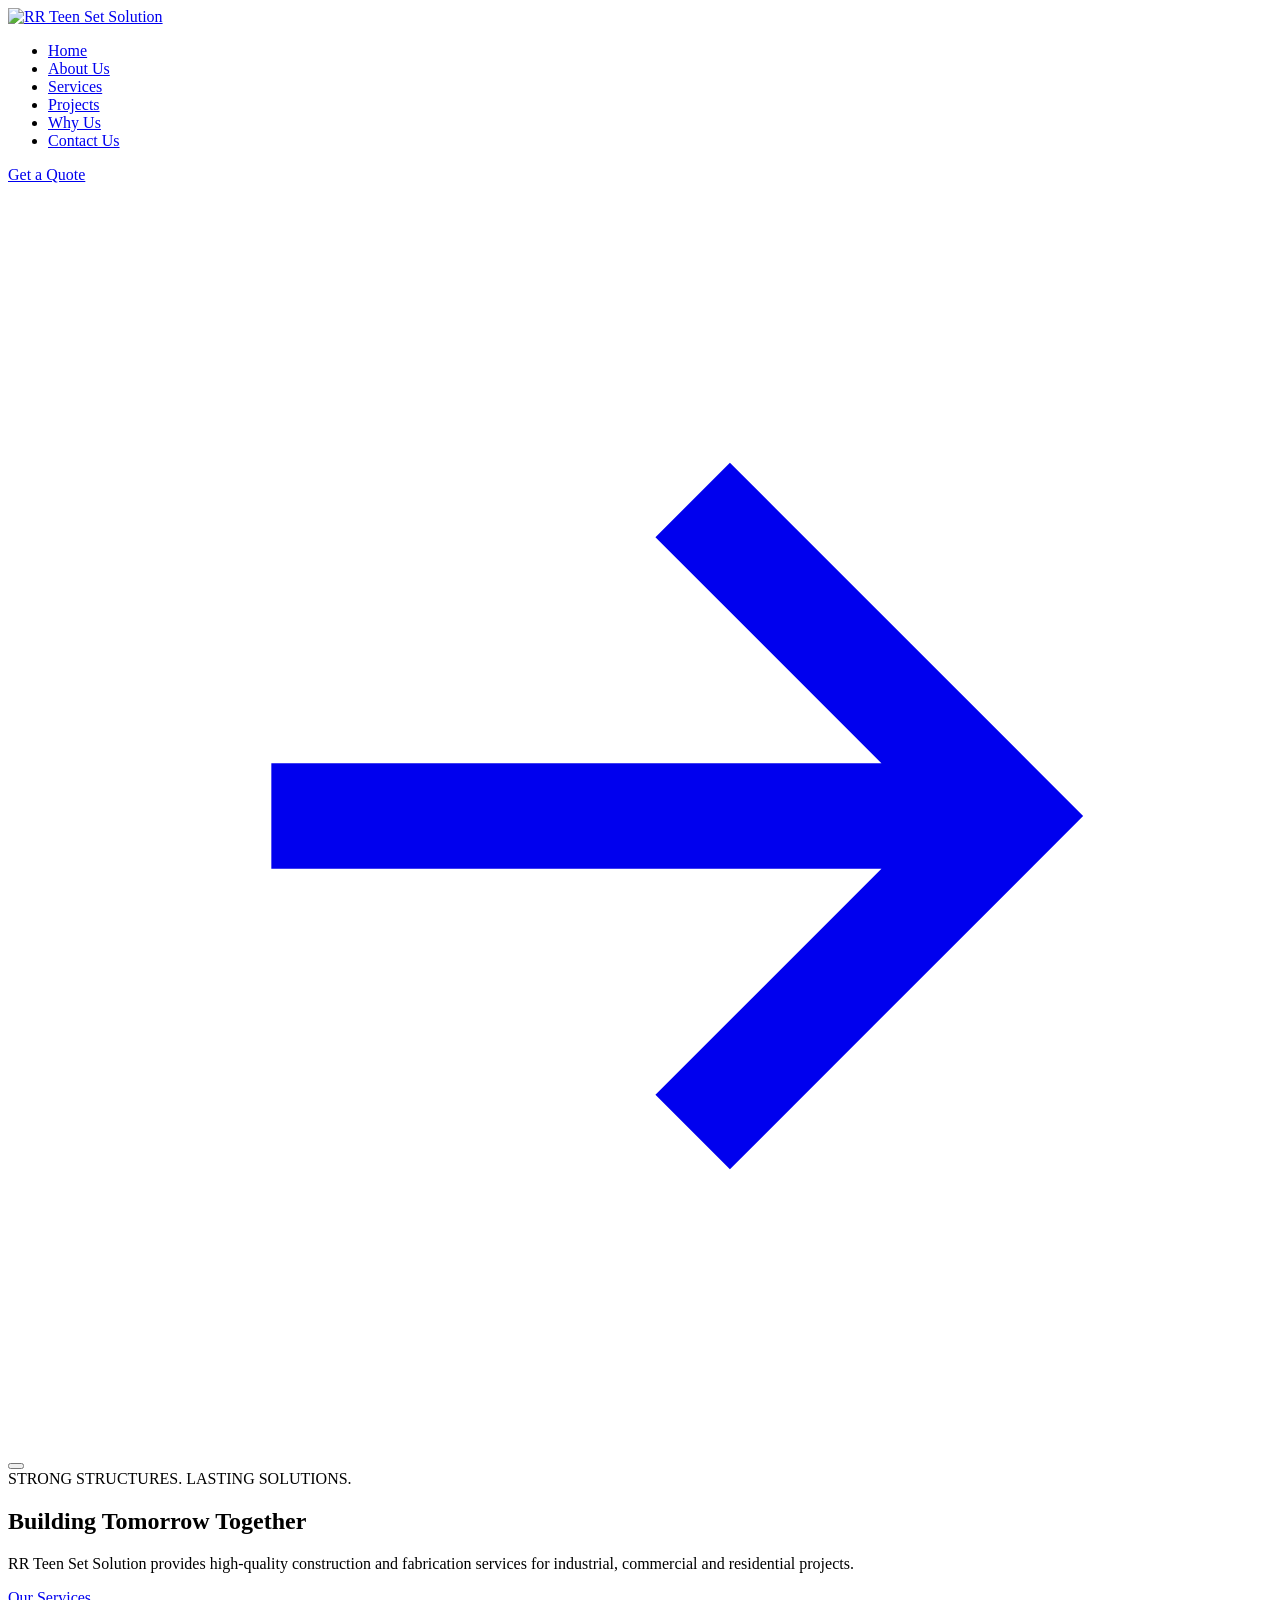
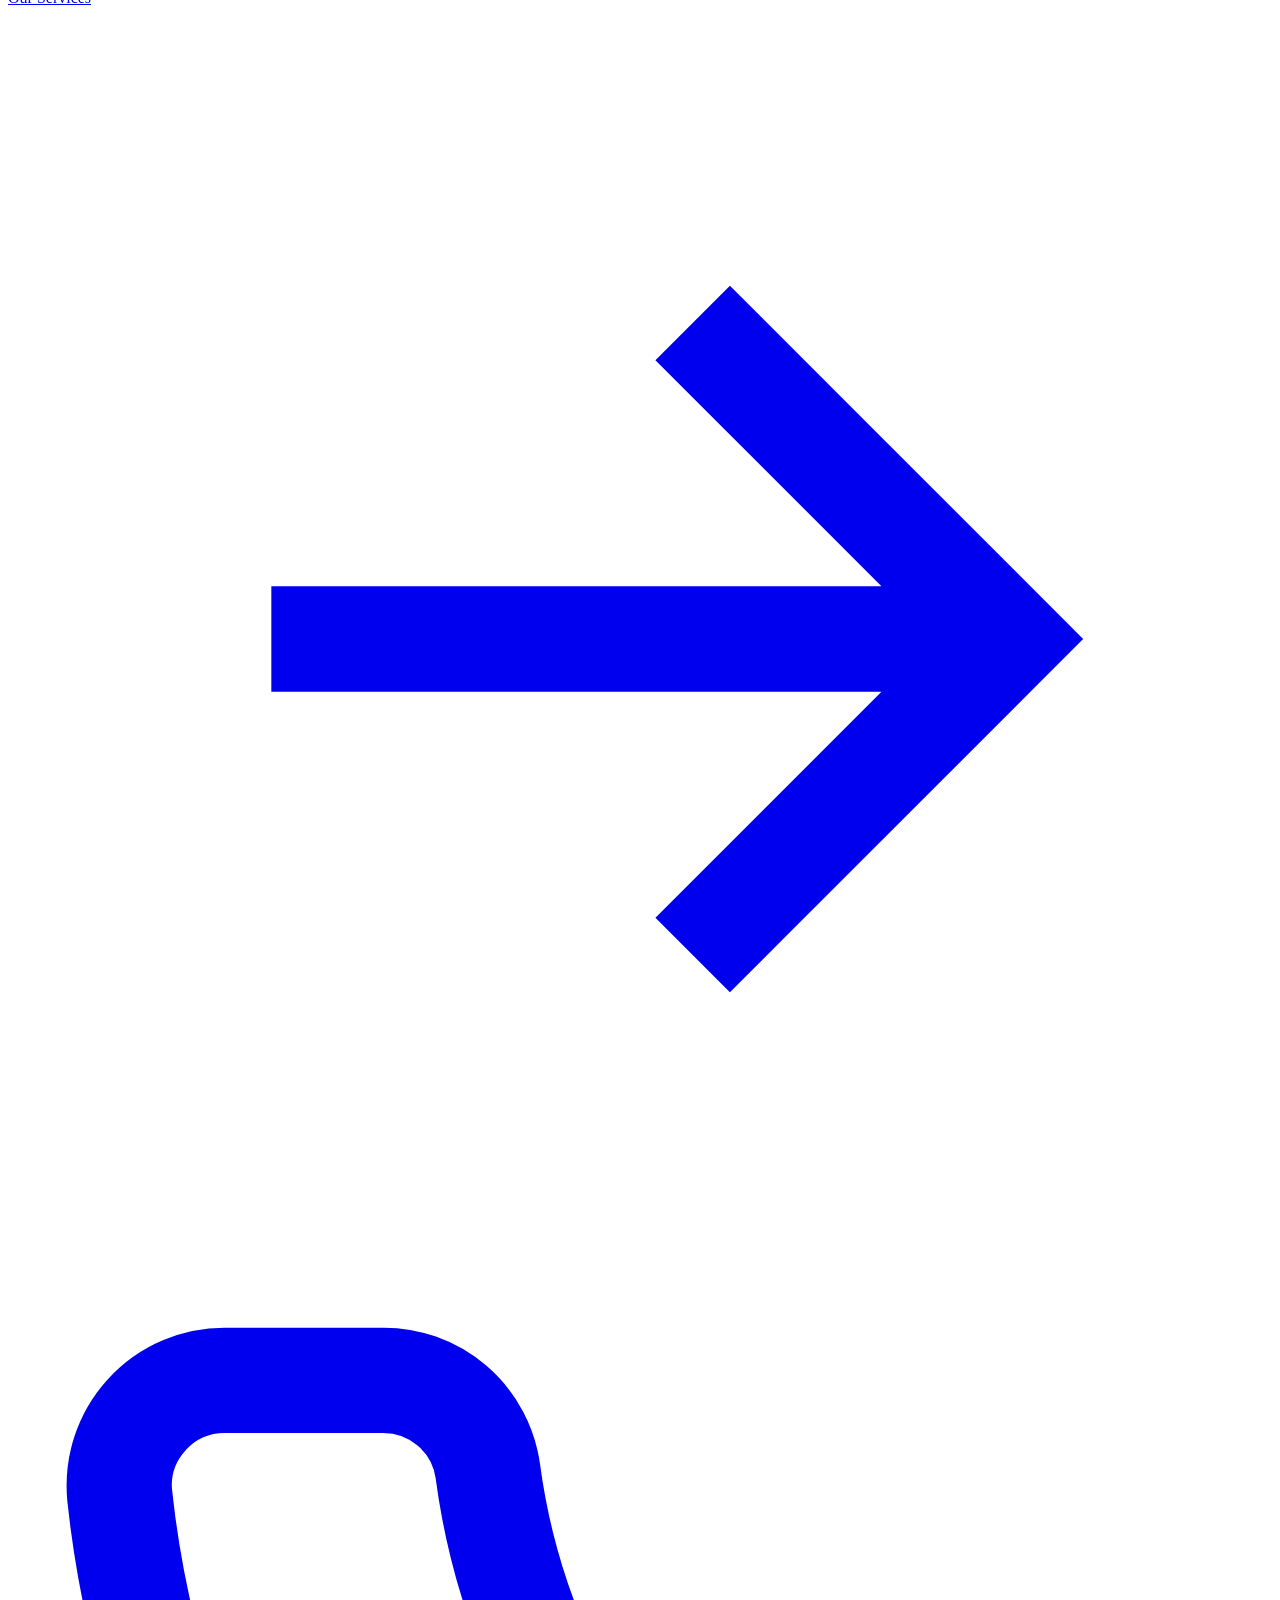
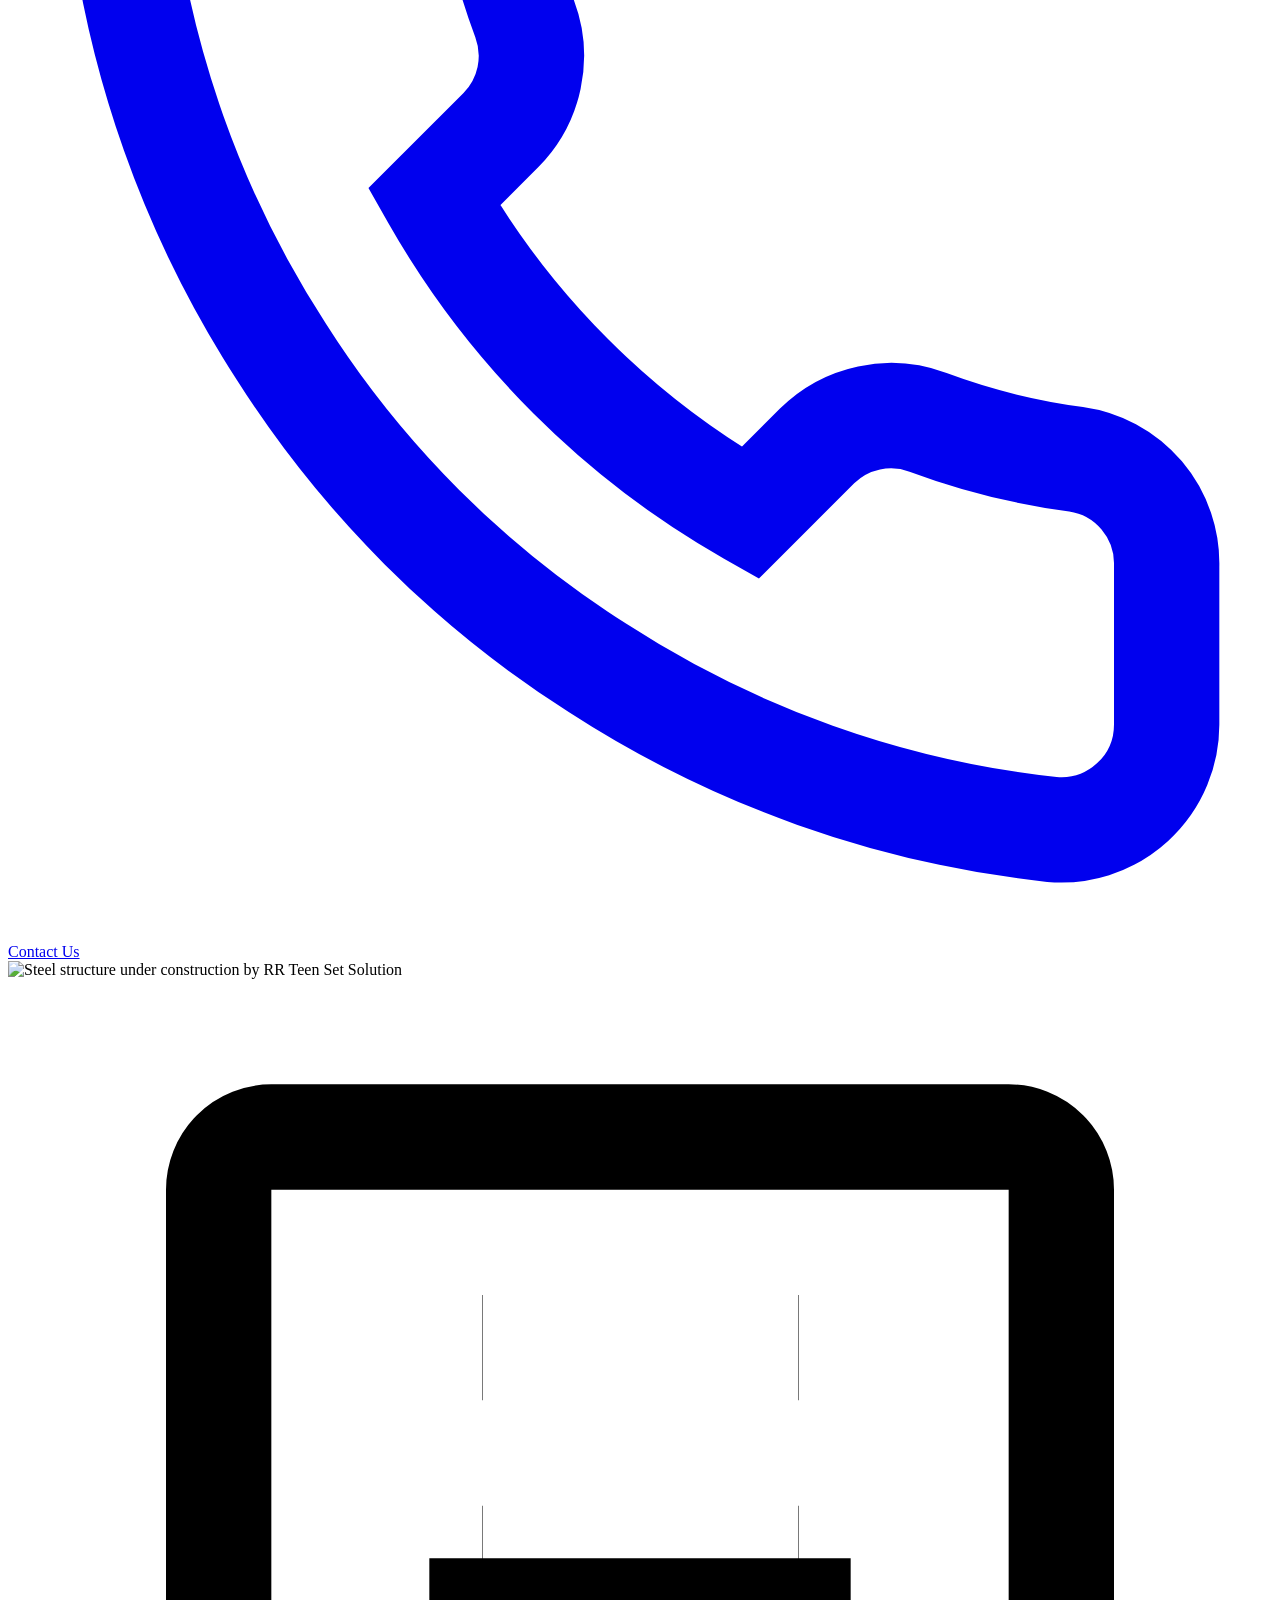
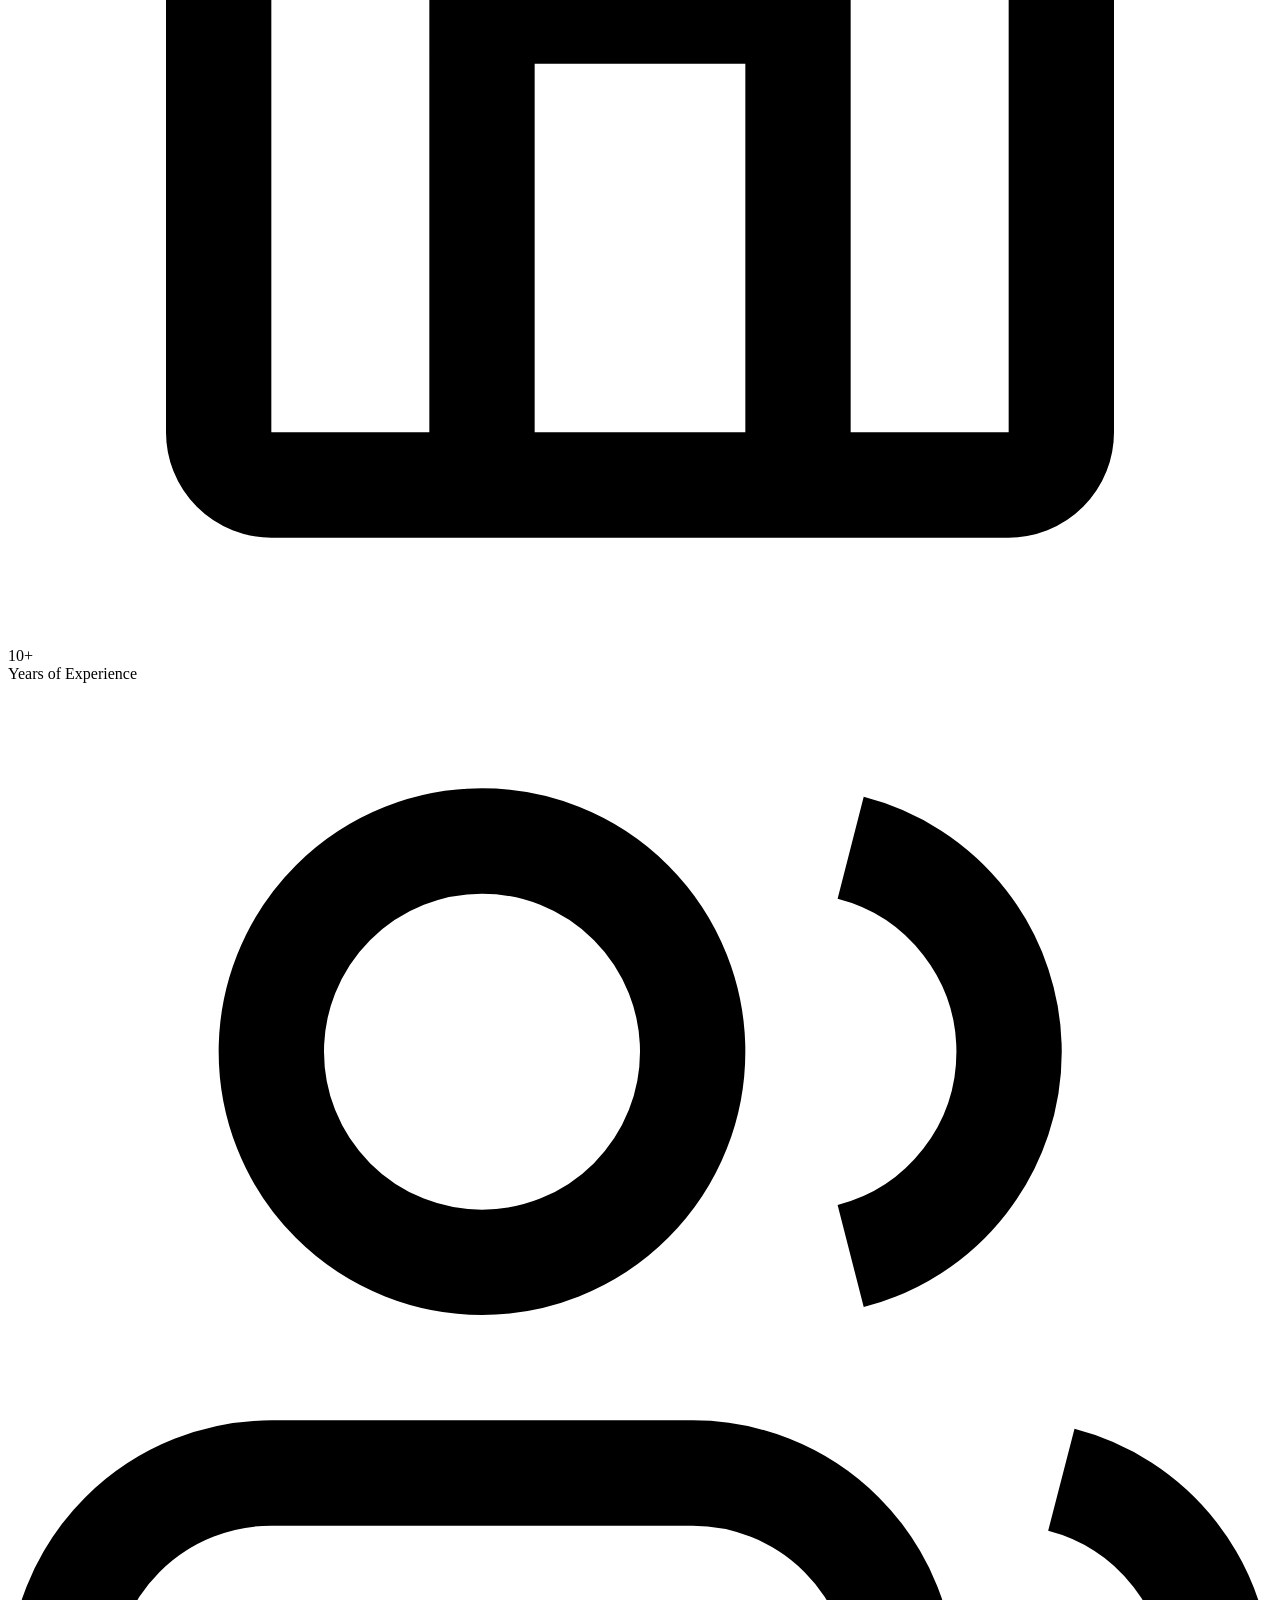
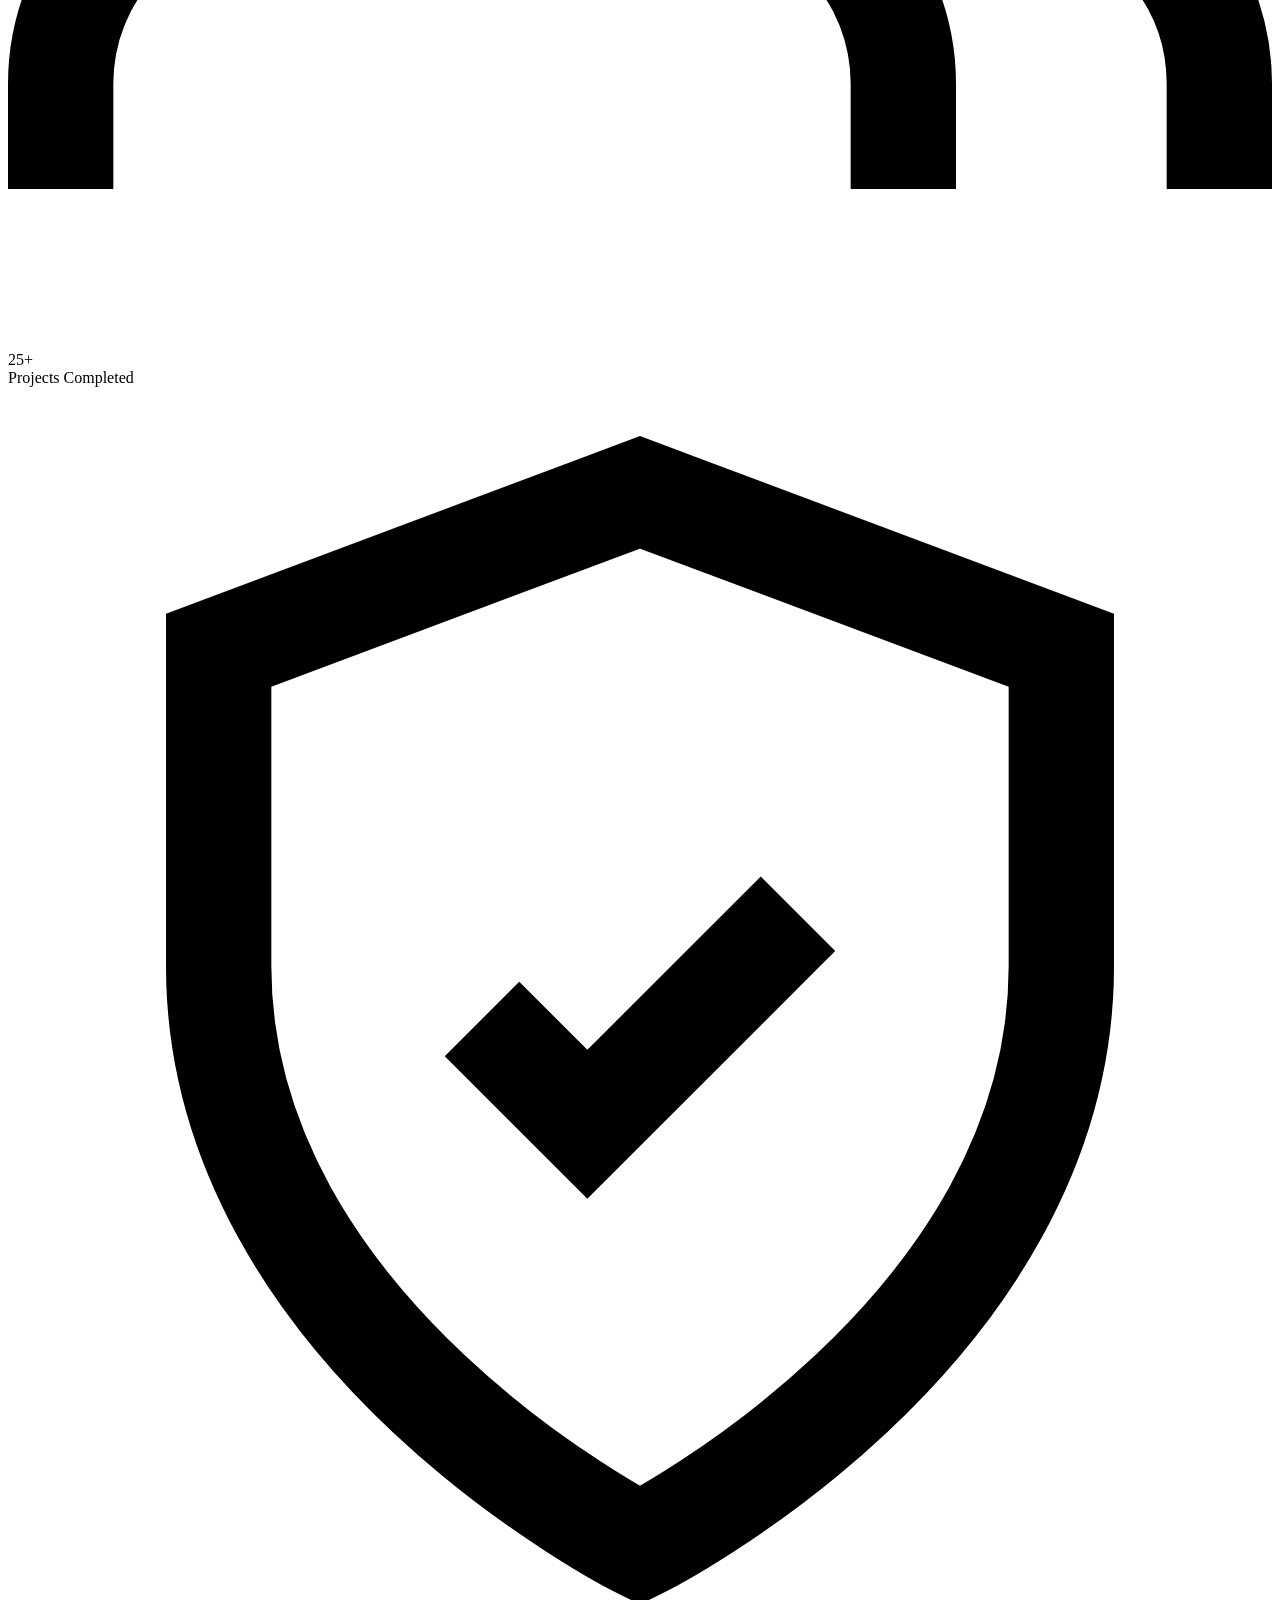
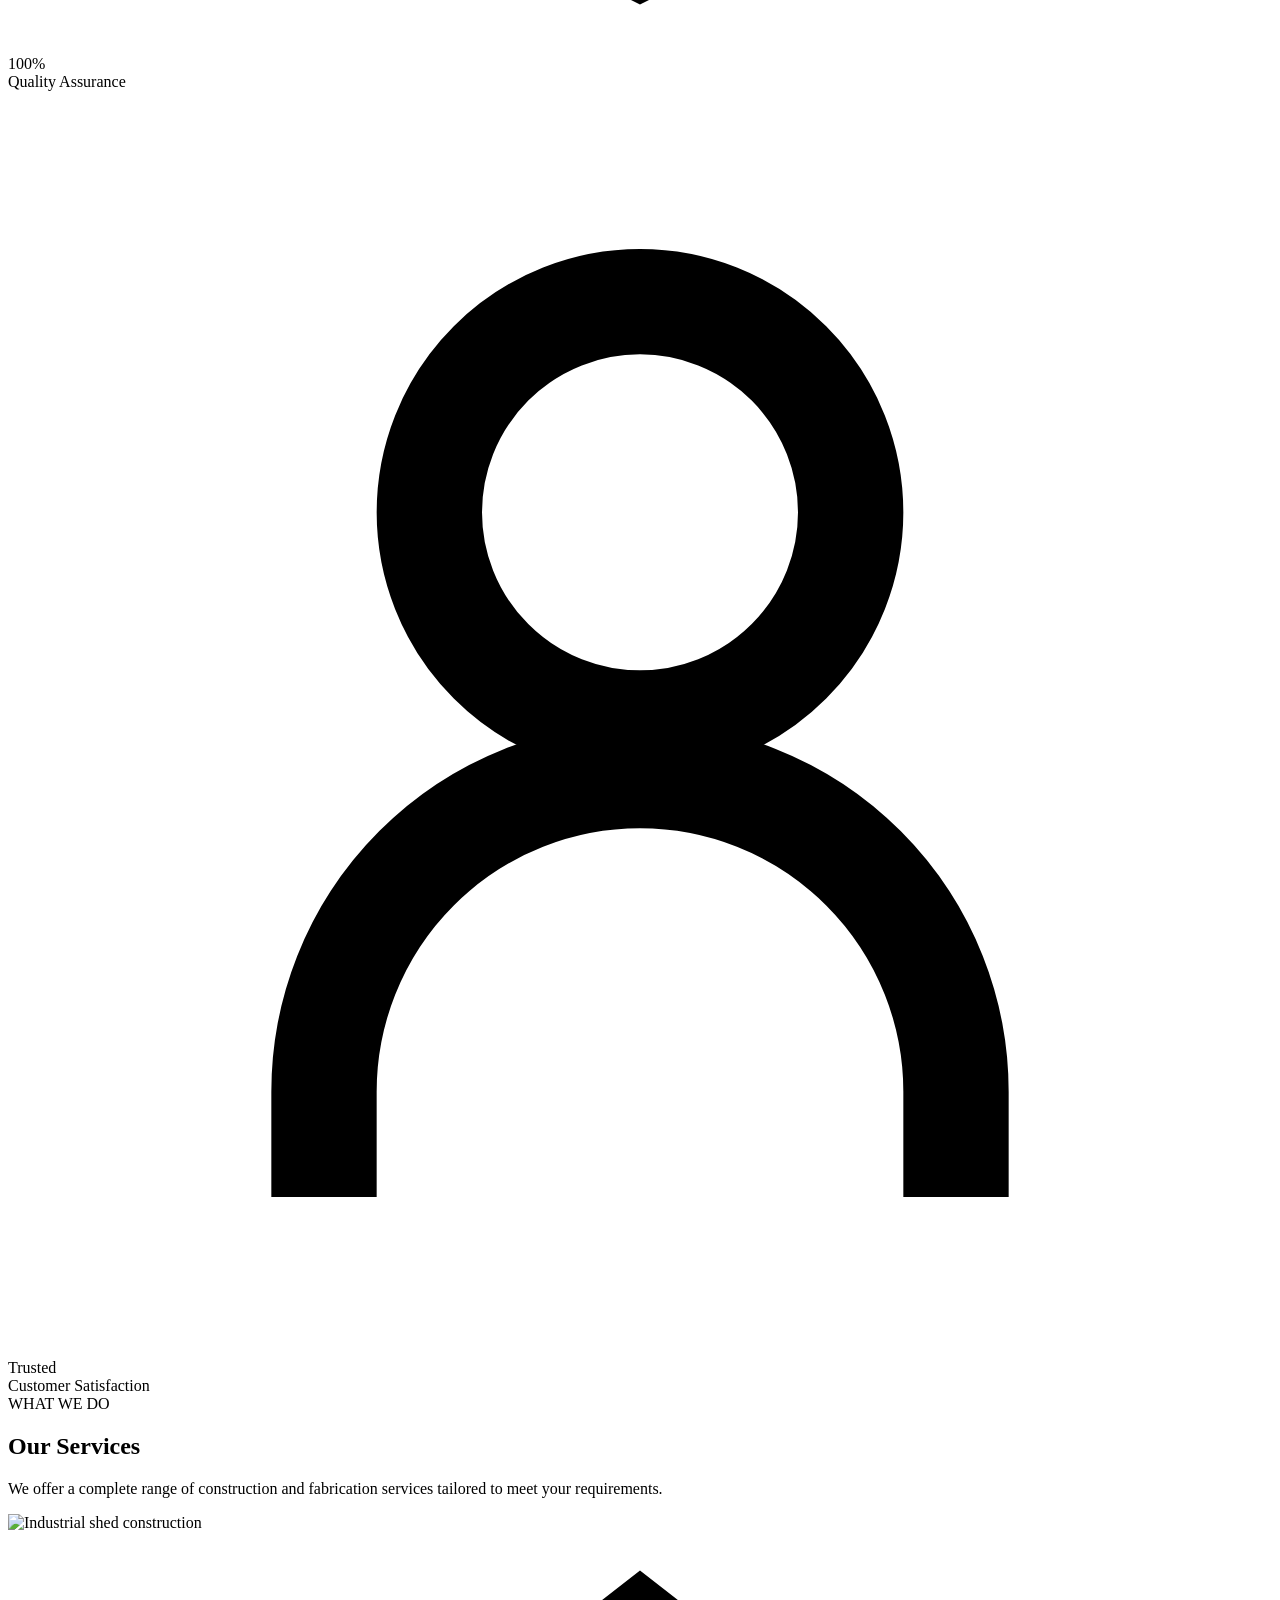
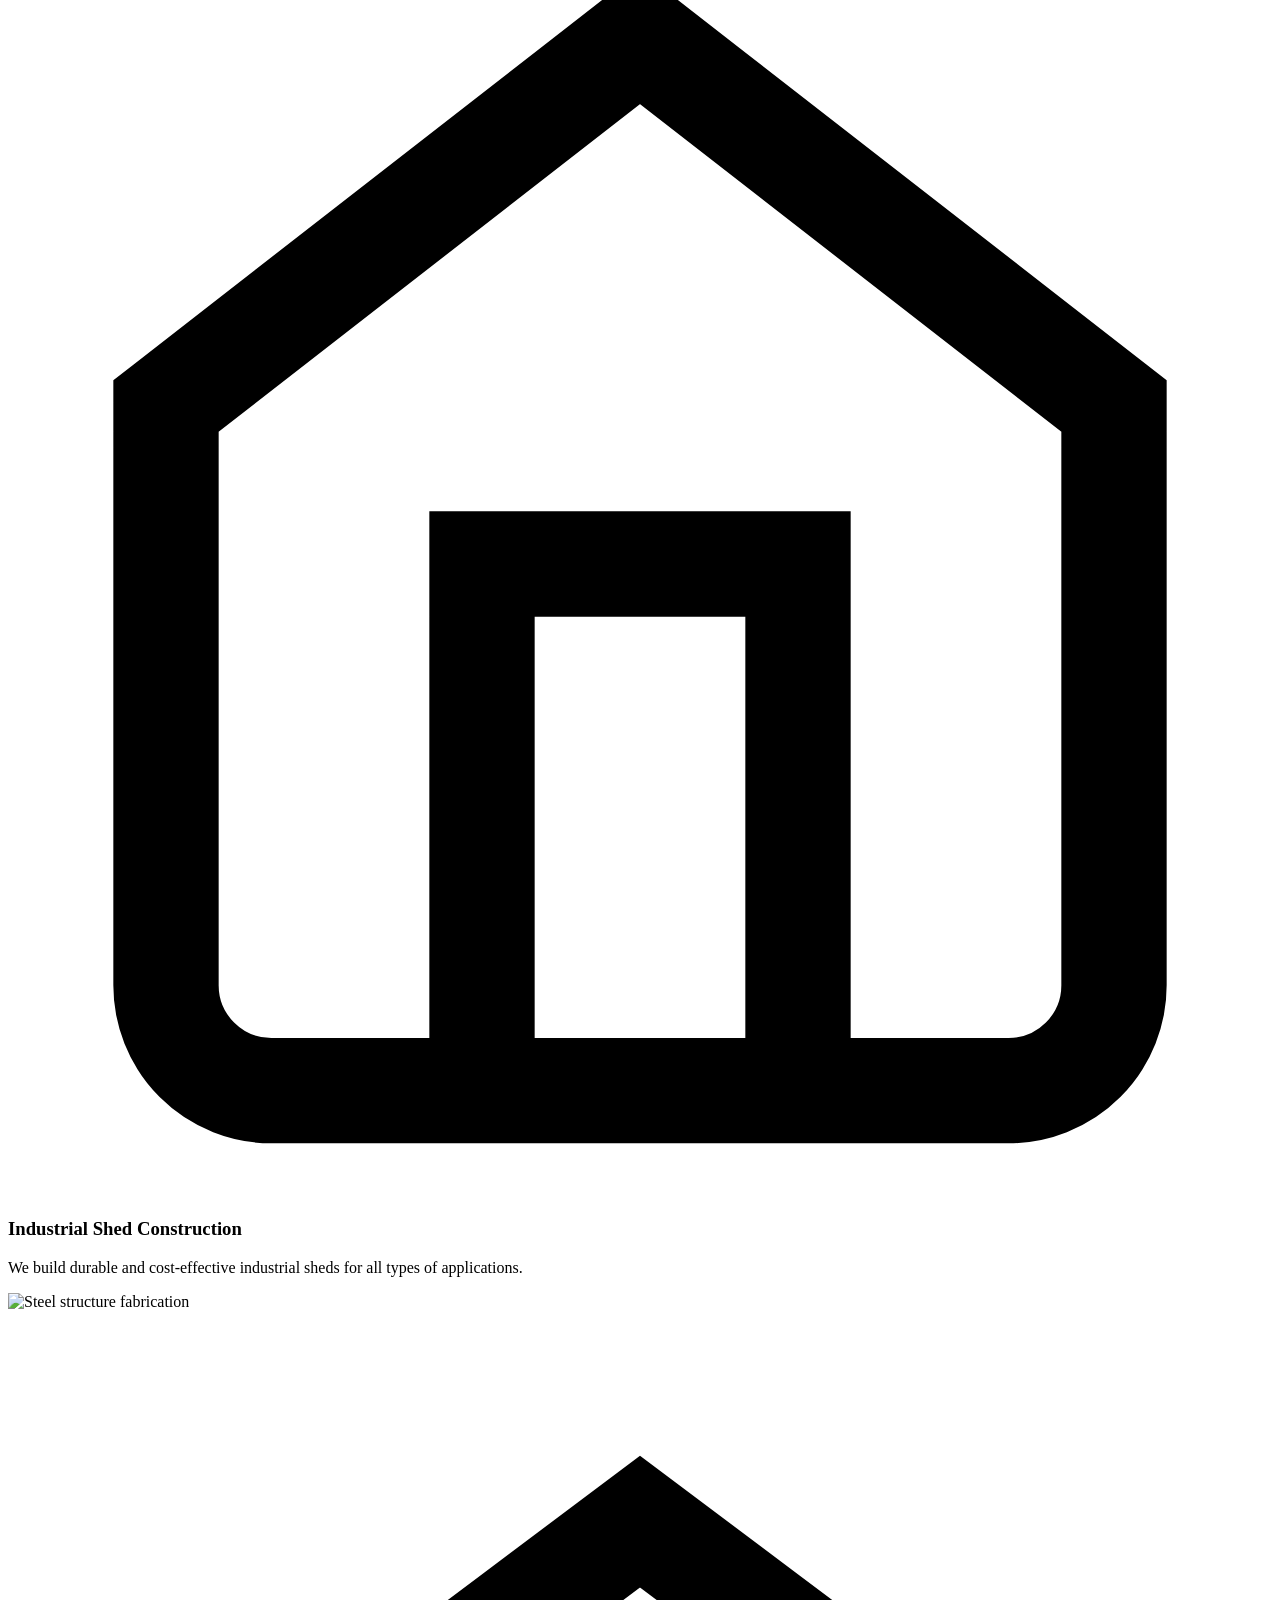
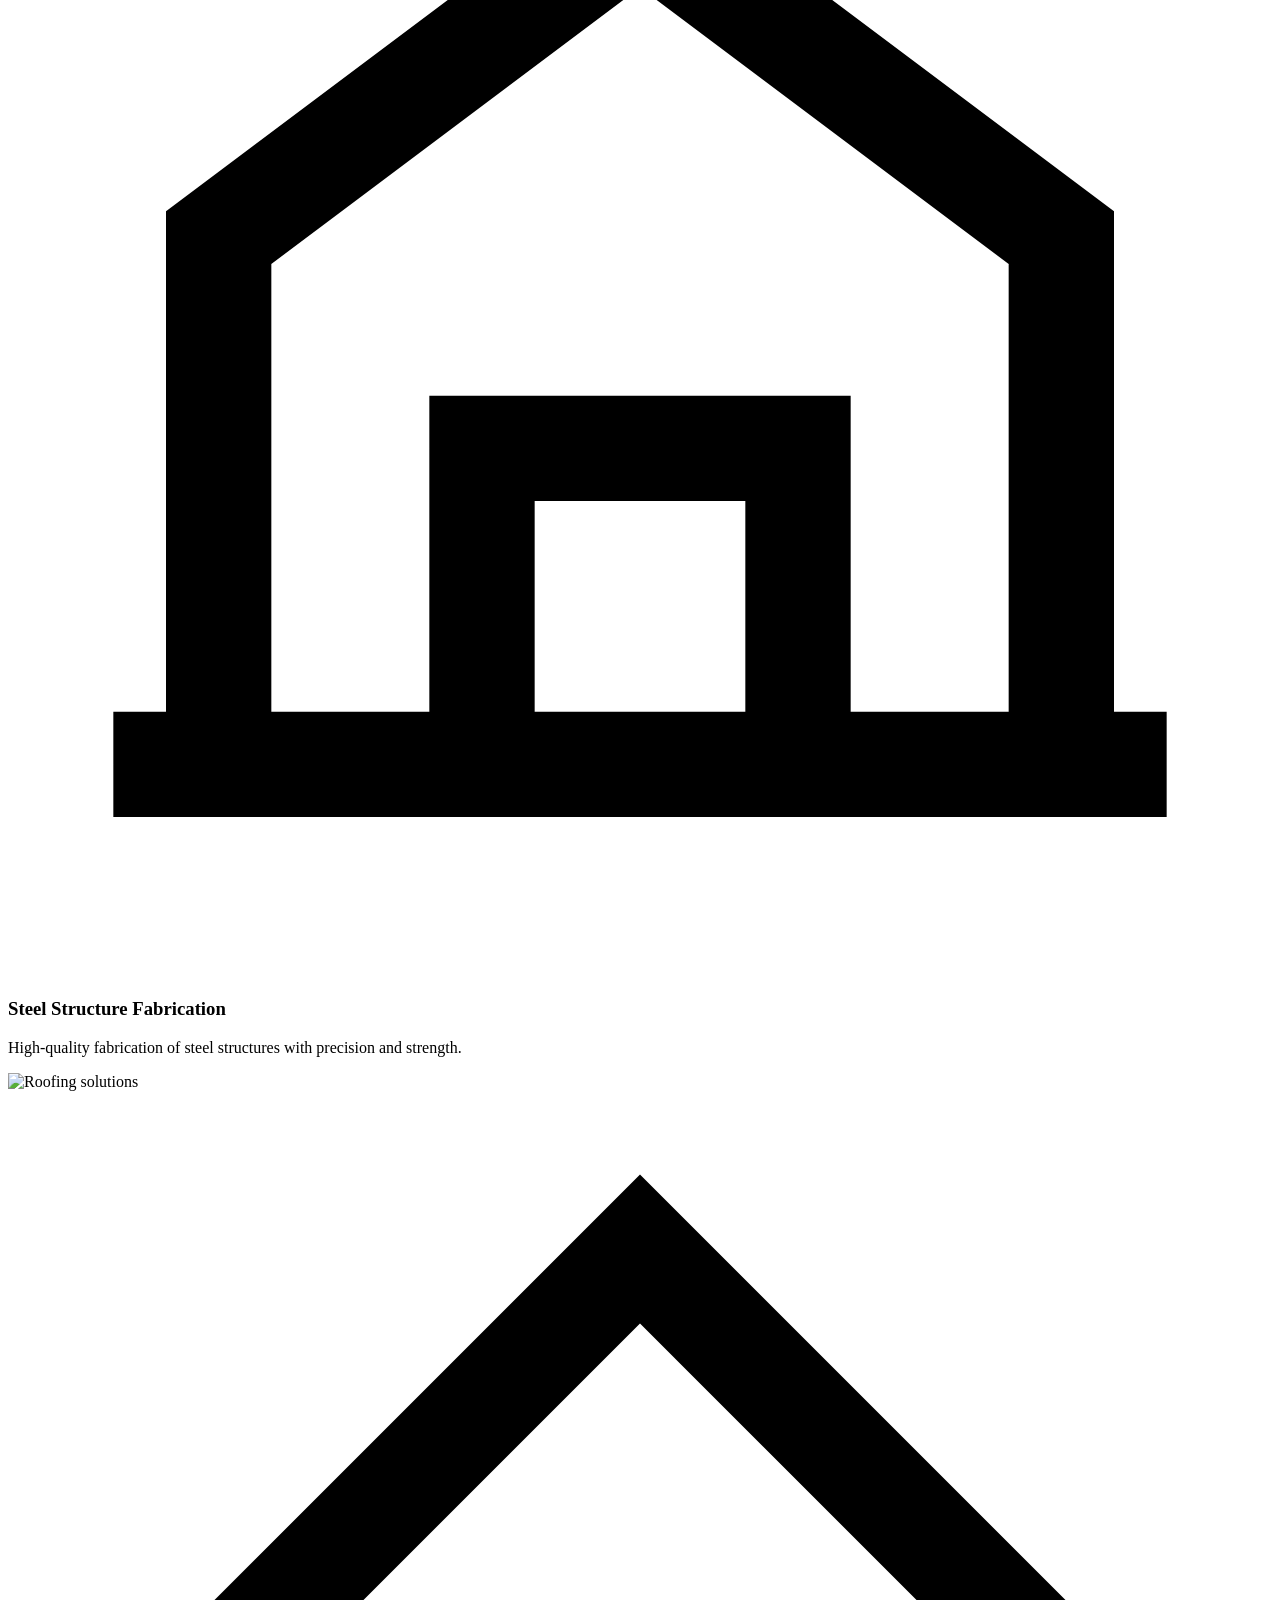
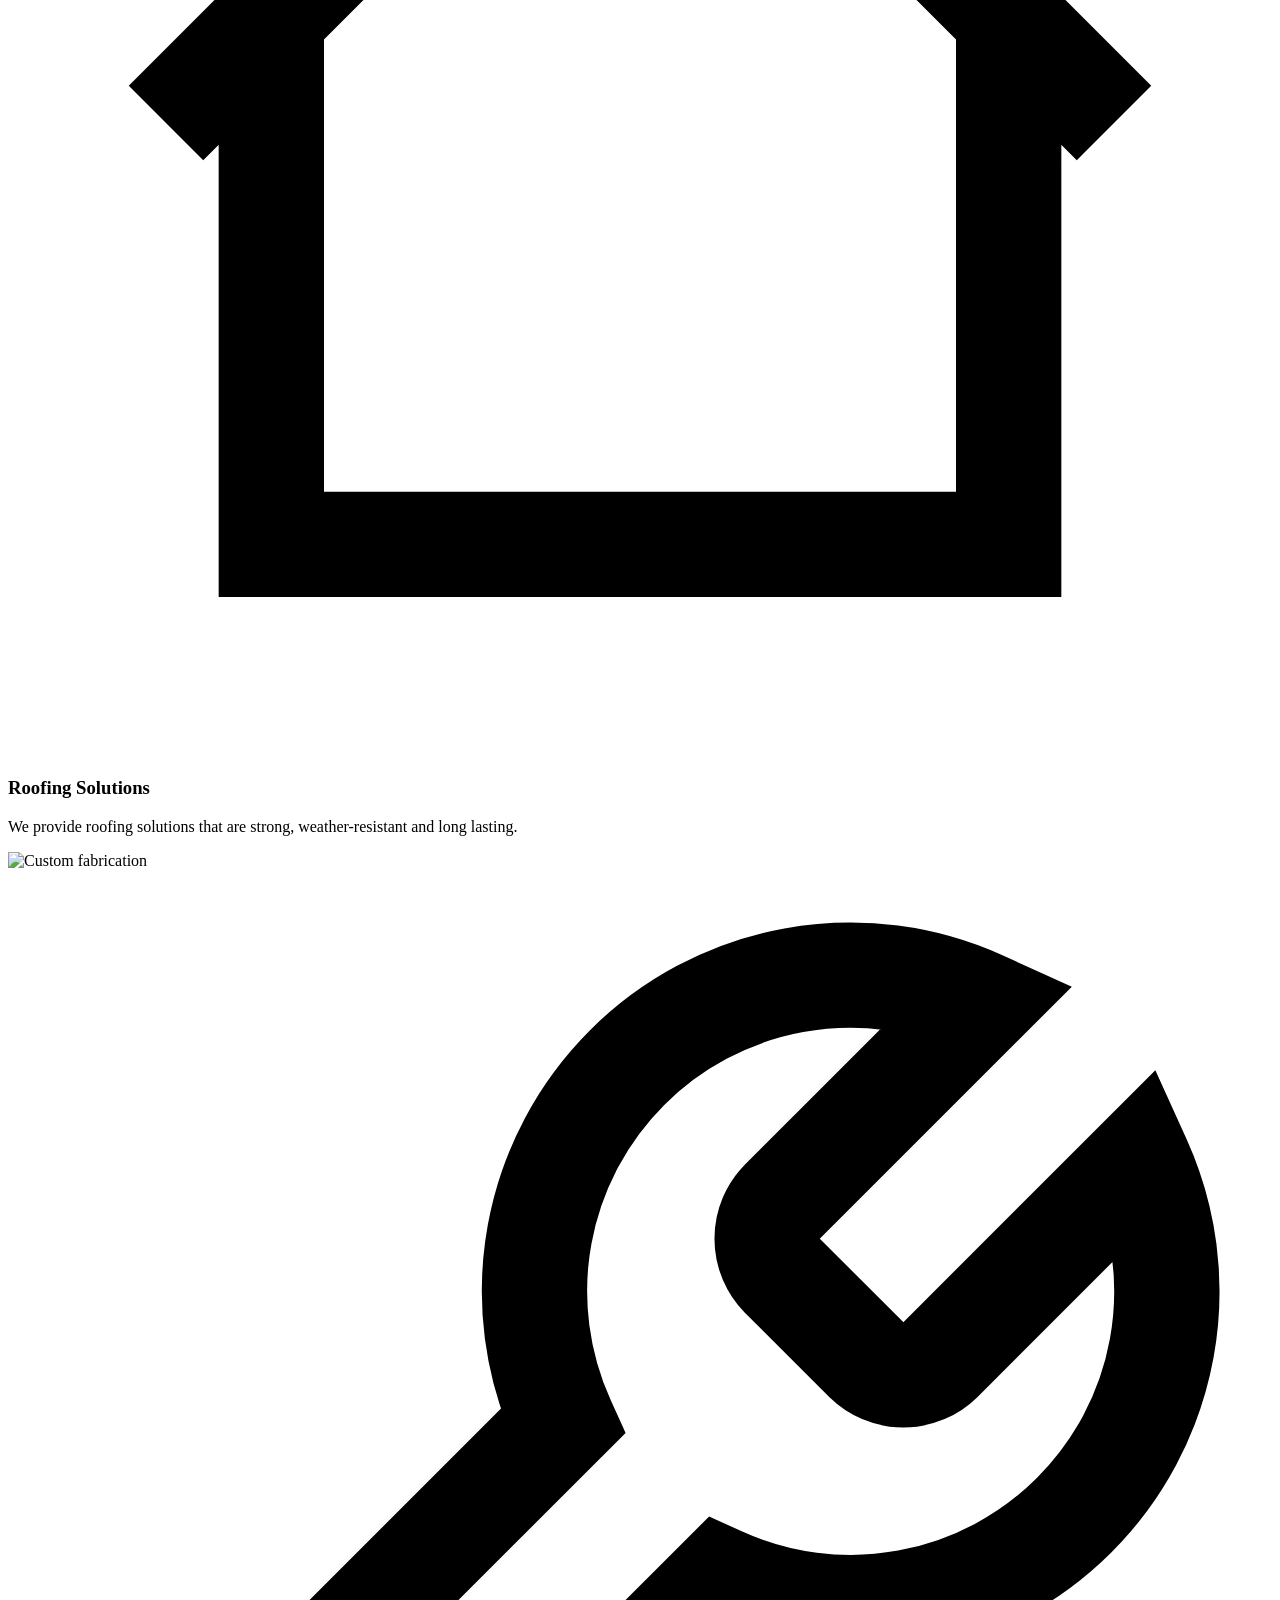
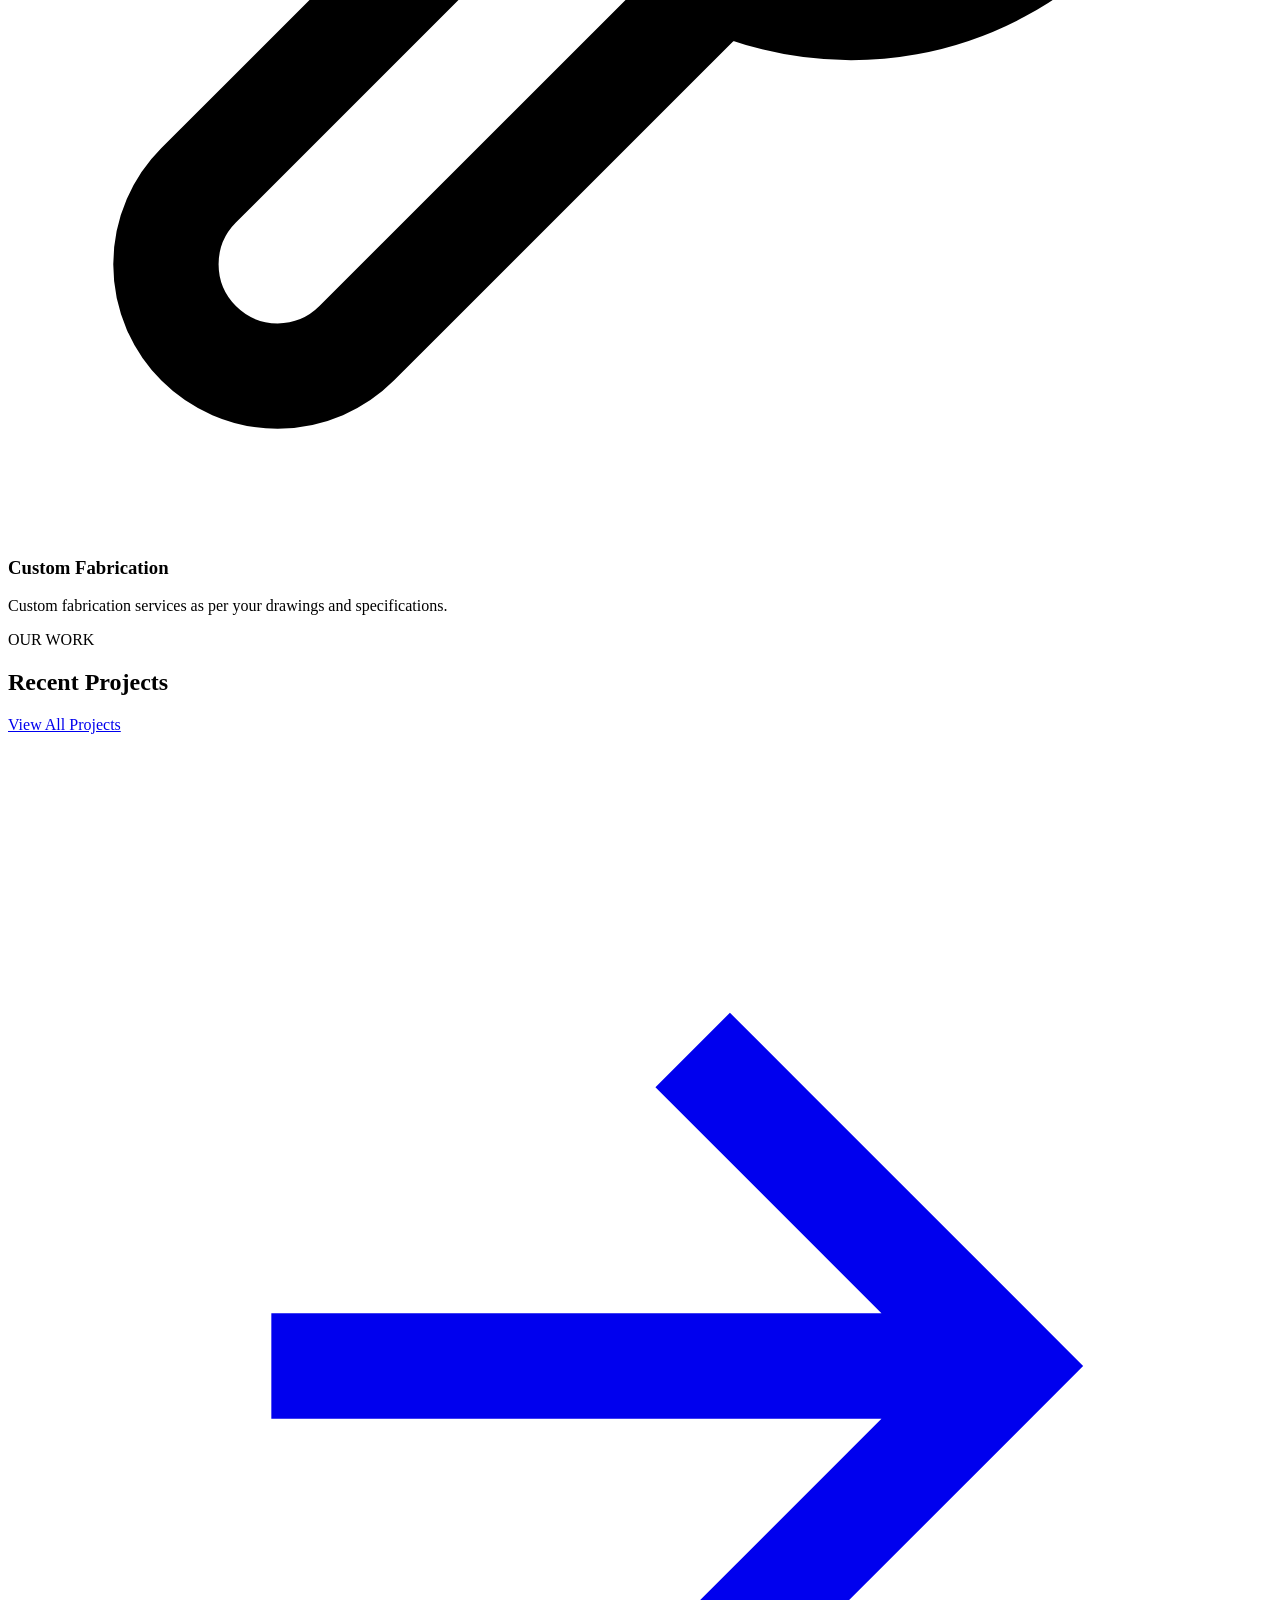
==== index.html @ 3666ff7d "Create index.html" ====
<!DOCTYPE html>
<html lang="en">
<head>
<meta charset="UTF-8">
<meta name="viewport" content="width=device-width, initial-scale=1.0">
<title>RR Teen Set Solution | Industrial Shed Construction &amp; Steel Fabrication</title>
<meta name="description" content="RR Teen Set Solution provides high-quality construction and fabrication services for industrial, commercial and residential projects in Gurugram, Haryana.">
<link rel="preconnect" href="https://fonts.googleapis.com">
<link href="https://fonts.googleapis.com/css2?family=Oswald:wght@400;500;600;700&family=Source+Sans+3:wght@400;600;700&display=swap" rel="stylesheet">
<link rel="stylesheet" href="css/style.css">
</head>
<body>

<!-- ===== HEADER ===== -->
<header class="site-header">
  <div class="header-inner">
    <a href="index.html" class="logo-link"><img src="assets/logo.png" alt="RR Teen Set Solution"></a>
    <nav class="main-nav" id="mainNav">
      <ul>
        <li><a href="index.html" class="active">Home</a></li>
        <li><a href="about.html">About Us</a></li>
        <li><a href="services.html">Services</a></li>
        <li><a href="projects.html">Projects</a></li>
        <li><a href="why-us.html">Why Us</a></li>
        <li><a href="contact.html">Contact Us</a></li>
      </ul>
    </nav>
    <div class="header-actions">
      <a href="contact.html" class="btn btn-orange"><span>Get a Quote</span>
        <svg viewBox="0 0 24 24" fill="none" stroke="currentColor" stroke-width="2"><path d="M5 12h14M13 6l6 6-6 6"/></svg>
      </a>
      <button class="nav-toggle" id="navToggle" aria-label="Toggle navigation" aria-expanded="false">
        <span></span><span></span><span></span>
      </button>
    </div>
  </div>
</header>

<!-- ===== HERO ===== -->
<section class="hero">
  <div class="hero-inner">
    <div>
      <span class="hero-eyebrow">STRONG STRUCTURES. LASTING SOLUTIONS.</span>
      <h1>Building <span class="accent">Tomorrow</span> Together</h1>
      <p>RR Teen Set Solution provides high-quality construction and fabrication services for industrial, commercial and residential projects.</p>
      <div class="hero-ctas">
        <a href="services.html" class="btn btn-orange">Our Services
          <svg viewBox="0 0 24 24" fill="none" stroke="currentColor" stroke-width="2"><path d="M5 12h14M13 6l6 6-6 6"/></svg>
        </a>
        <a href="contact.html" class="btn btn-navy">
          <svg viewBox="0 0 24 24" fill="none" stroke="currentColor" stroke-width="2"><path d="M22 16.92v3a2 2 0 0 1-2.18 2 19.79 19.79 0 0 1-8.63-3.07 19.5 19.5 0 0 1-6-6 19.79 19.79 0 0 1-3.07-8.67A2 2 0 0 1 4.11 2h3a2 2 0 0 1 2 1.72c.127.96.362 1.903.7 2.81a2 2 0 0 1-.45 2.11L8.09 9.91a16 16 0 0 0 6 6l1.27-1.27a2 2 0 0 1 2.11-.45c.907.338 1.85.573 2.81.7A2 2 0 0 1 22 16.92z"/></svg>
          Contact Us
        </a>
      </div>
    </div>
    <div class="hero-image">
      <img src="assets/projects/project-9.jpg" alt="Steel structure under construction by RR Teen Set Solution">
    </div>
  </div>
</section>

<!-- ===== STATS BAR ===== -->
<section class="stats-bar">
  <div class="stats-inner">
    <div class="stat">
      <div class="stat-icon"><svg viewBox="0 0 24 24" fill="none" stroke="currentColor" stroke-width="2"><rect x="4" y="3" width="16" height="18" rx="1"/><path d="M9 21V12h6v9M9 7h.01M15 7h.01M9 11h.01M15 11h.01"/></svg></div>
      <div><div class="stat-num">10+</div><div class="stat-label">Years of Experience</div></div>
    </div>
    <div class="stat">
      <div class="stat-icon"><svg viewBox="0 0 24 24" fill="none" stroke="currentColor" stroke-width="2"><path d="M17 21v-2a4 4 0 0 0-4-4H5a4 4 0 0 0-4 4v2"/><circle cx="9" cy="7" r="4"/><path d="M23 21v-2a4 4 0 0 0-3-3.87M16 3.13a4 4 0 0 1 0 7.75"/></svg></div>
      <div><div class="stat-num">25+</div><div class="stat-label">Projects Completed</div></div>
    </div>
    <div class="stat">
      <div class="stat-icon"><svg viewBox="0 0 24 24" fill="none" stroke="currentColor" stroke-width="2"><path d="M12 22s8-4 8-11V5l-8-3-8 3v6c0 7 8 11 8 11z"/><path d="M9 12l2 2 4-4"/></svg></div>
      <div><div class="stat-num">100%</div><div class="stat-label">Quality Assurance</div></div>
    </div>
    <div class="stat">
      <div class="stat-icon"><svg viewBox="0 0 24 24" fill="none" stroke="currentColor" stroke-width="2"><circle cx="12" cy="8" r="4"/><path d="M6 21v-2a6 6 0 0 1 12 0v2"/></svg></div>
      <div><div class="stat-num">Trusted</div><div class="stat-label">Customer Satisfaction</div></div>
    </div>
  </div>
</section>

<!-- ===== SERVICES ===== -->
<section class="section section-cream">
  <div class="container">
    <div class="section-head">
      <div>
        <span class="eyebrow">WHAT WE DO</span>
        <h2>Our <span class="accent">Services</span></h2>
      </div>
      <p class="desc">We offer a complete range of construction and fabrication services tailored to meet your requirements.</p>
    </div>
    <div class="grid-4">
      <div class="card">
        <div class="card-img">
          <img src="assets/projects/project-3.jpg" alt="Industrial shed construction">
          <div class="card-icon"><svg viewBox="0 0 24 24" fill="none" stroke="currentColor" stroke-width="2"><path d="M3 9l9-7 9 7v11a2 2 0 0 1-2 2H5a2 2 0 0 1-2-2z"/><path d="M9 22V12h6v10"/></svg></div>
        </div>
        <div class="card-body">
          <h3>Industrial Shed Construction</h3>
          <p>We build durable and cost-effective industrial sheds for all types of applications.</p>
        </div>
      </div>
      <div class="card">
        <div class="card-img">
          <img src="assets/projects/project-9.jpg" alt="Steel structure fabrication">
          <div class="card-icon"><svg viewBox="0 0 24 24" fill="none" stroke="currentColor" stroke-width="2"><path d="M2 20h20M4 20V10l8-6 8 6v10M9 20v-6h6v6"/></svg></div>
        </div>
        <div class="card-body">
          <h3>Steel Structure Fabrication</h3>
          <p>High-quality fabrication of steel structures with precision and strength.</p>
        </div>
      </div>
      <div class="card">
        <div class="card-img">
          <img src="assets/projects/project-5.jpg" alt="Roofing solutions">
          <div class="card-icon"><svg viewBox="0 0 24 24" fill="none" stroke="currentColor" stroke-width="2"><path d="M3 12l9-9 9 9M5 10v10h14V10"/></svg></div>
        </div>
        <div class="card-body">
          <h3>Roofing Solutions</h3>
          <p>We provide roofing solutions that are strong, weather-resistant and long lasting.</p>
        </div>
      </div>
      <div class="card">
        <div class="card-img">
          <img src="assets/projects/project-6.jpg" alt="Custom fabrication">
          <div class="card-icon"><svg viewBox="0 0 24 24" fill="none" stroke="currentColor" stroke-width="2"><path d="M14.7 6.3a1 1 0 0 0 0 1.4l1.6 1.6a1 1 0 0 0 1.4 0l3.77-3.77a6 6 0 0 1-7.94 7.94l-6.91 6.91a2.12 2.12 0 0 1-3-3l6.91-6.91a6 6 0 0 1 7.94-7.94l-3.76 3.76z"/></svg></div>
        </div>
        <div class="card-body">
          <h3>Custom Fabrication</h3>
          <p>Custom fabrication services as per your drawings and specifications.</p>
        </div>
      </div>
    </div>
  </div>
</section>

<!-- ===== RECENT PROJECTS ===== -->
<section class="section section-lavender">
  <div class="container">
    <div class="section-head">
      <div>
        <span class="eyebrow">OUR WORK</span>
        <h2>Recent <span class="accent">Projects</span></h2>
      </div>
      <a href="projects.html" class="btn btn-outline">View All Projects
        <svg viewBox="0 0 24 24" fill="none" stroke="currentColor" stroke-width="2"><path d="M5 12h14M13 6l6 6-6 6"/></svg>
      </a>
    </div>
    <div class="gallery-grid">
      <div class="gallery-item"><img src="assets/projects/project-9.jpg" alt="Steel frame structure"><span class="gallery-caption">Steel Frame Structure</span></div>
      <div class="gallery-item"><img src="assets/projects/project-6.jpg" alt="Industrial warehouse"><span class="gallery-caption">Industrial Warehouse</span></div>
      <div class="gallery-item"><img src="assets/projects/project-5.jpg" alt="Long span shed"><span class="gallery-caption">Long Span Shed</span></div>
      <div class="gallery-item"><img src="assets/projects/project-3.jpg" alt="Roofed shed"><span class="gallery-caption">Roofed Shed</span></div>
    </div>
  </div>
</section>

<!-- ===== ABOUT + CONTACT ===== -->
<section class="section section-cream">
  <div class="container">
    <div class="contact-grid">
      <div>
        <span class="eyebrow">ABOUT US</span>
        <h2 style="text-transform:uppercase;font-size:clamp(1.7rem,3.5vw,2.3rem);margin-bottom:18px;">We Build With <span class="accent" style="color:var(--orange);">Passion &amp; Precision</span></h2>
        <div class="about-split" style="grid-template-columns:1fr 1fr;">
          <div>
            <p style="color:var(--text-muted);margin-bottom:14px;">RR Teen Set Solution is a trusted name in the construction and fabrication industry. We are committed to delivering high-quality structures that stand the test of time.</p>
            <div class="about-checks" style="margin-top:18px;">
              <div class="check-item"><svg viewBox="0 0 24 24" fill="none" stroke="currentColor" stroke-width="2"><path d="M20 6L9 17l-5-5"/></svg>Quality Materials</div>
              <div class="check-item"><svg viewBox="0 0 24 24" fill="none" stroke="currentColor" stroke-width="2"><path d="M20 6L9 17l-5-5"/></svg>On-Time Delivery</div>
              <div class="check-item"><svg viewBox="0 0 24 24" fill="none" stroke="currentColor" stroke-width="2"><path d="M20 6L9 17l-5-5"/></svg>Skilled Workforce</div>
              <div class="check-item"><svg viewBox="0 0 24 24" fill="none" stroke="currentColor" stroke-width="2"><path d="M20 6L9 17l-5-5"/></svg>Customer Focused</div>
            </div>
            <a href="about.html" class="btn btn-navy">Know More About Us
              <svg viewBox="0 0 24 24" fill="none" stroke="currentColor" stroke-width="2"><path d="M5 12h14M13 6l6 6-6 6"/></svg>
            </a>
          </div>
          <div class="about-img">
            <img src="assets/projects/project-2.jpg" alt="RR Teen Set Solution worker building a shed">
          </div>
        </div>
      </div>

      <div class="contact-cta">
        <span class="eyebrow">GET IN TOUCH</span>
        <h3>Let's Build Your <span class="accent">Next Project</span></h3>
        <div class="contact-line">
          <svg viewBox="0 0 24 24" fill="none" stroke="currentColor" stroke-width="2"><path d="M22 16.92v3a2 2 0 0 1-2.18 2 19.79 19.79 0 0 1-8.63-3.07 19.5 19.5 0 0 1-6-6 19.79 19.79 0 0 1-3.07-8.67A2 2 0 0 1 4.11 2h3a2 2 0 0 1 2 1.72c.127.96.362 1.903.7 2.81a2 2 0 0 1-.45 2.11L8.09 9.91a16 16 0 0 0 6 6l1.27-1.27a2 2 0 0 1 2.11-.45c.907.338 1.85.573 2.81.7A2 2 0 0 1 22 16.92z"/></svg>
          +91 85272 58462
        </div>
        <div class="contact-line">
          <svg viewBox="0 0 24 24" fill="none" stroke="currentColor" stroke-width="2"><path d="M4 4h16v16H4z"/><path d="M22 6l-10 7L2 6"/></svg>
          rrtinshed@gmail.com
        </div>
        <div class="contact-line">
          <svg viewBox="0 0 24 24" fill="none" stroke="currentColor" stroke-width="2"><path d="M21 10c0 7-9 13-9 13s-9-6-9-13a9 9 0 0 1 18 0z"/><circle cx="12" cy="10" r="3"/></svg>
          Laxman Garden, Gurgaon Rural,<br>Gurugram, Haryana 122006
        </div>
        <a href="contact.html" class="btn btn-orange">Request a Quote
          <svg viewBox="0 0 24 24" fill="none" stroke="currentColor" stroke-width="2"><path d="M5 12h14M13 6l6 6-6 6"/></svg>
        </a>
      </div>
    </div>
  </div>
</section>

<!-- ===== FOOTER ===== -->
<footer class="site-footer">
  <div class="container">
    <div class="footer-grid">
      <div>
        <div class="footer-logo"><img src="assets/logo.png" alt="RR Teen Set Solution"></div>
        <p style="font-size:0.9rem;color:#aebbd2;">Strong Structures.<br>Lasting Solutions.</p>
        <div class="footer-social">
          <a href="#" aria-label="Facebook"><svg viewBox="0 0 24 24" fill="currentColor"><path d="M22 12a10 10 0 1 0-11.5 9.9v-7H8v-2.9h2.5V9.4c0-2.5 1.5-3.9 3.8-3.9 1.1 0 2.2.2 2.2.2v2.5h-1.3c-1.2 0-1.6.8-1.6 1.6v1.9H16l-.4 2.9h-2.2v7A10 10 0 0 0 22 12z"/></svg></a>
          <a href="#" aria-label="Instagram"><svg viewBox="0 0 24 24" fill="none" stroke="currentColor" stroke-width="2"><rect x="2" y="2" width="20" height="20" rx="5"/><circle cx="12" cy="12" r="4"/><circle cx="17.5" cy="6.5" r="1"/></svg></a>
          <a href="#" aria-label="LinkedIn"><svg viewBox="0 0 24 24" fill="currentColor"><path d="M19 3a2 2 0 0 1 2 2v14a2 2 0 0 1-2 2H5a2 2 0 0 1-2-2V5a2 2 0 0 1 2-2zM8.34 18.34V10H5.67v8.34zM7 8.75a1.5 1.5 0 1 0 0-3 1.5 1.5 0 0 0 0 3zm11.34 9.59v-4.7c0-2.52-1.35-3.7-3.15-3.7a2.72 2.72 0 0 0-2.46 1.35h-.04V10H10v8.34h2.69v-4.13c0-1.09.21-2.15 1.56-2.15 1.33 0 1.35 1.25 1.35 2.22v4.06z"/></svg></a>
          <a href="https://wa.me/918527258462" aria-label="WhatsApp"><svg viewBox="0 0 24 24" fill="currentColor"><path d="M17.5 14.4c-.3-.2-1.7-.8-2-.9-.3-.1-.5-.2-.7.1-.2.3-.7.9-.9 1.1-.2.2-.3.2-.6.1a8 8 0 0 1-2.4-1.5 9 9 0 0 1-1.7-2.1c-.2-.3 0-.5.1-.6l.5-.6c.2-.2.2-.3.1-.6l-.7-1.7c-.2-.4-.4-.4-.6-.4h-.5c-.2 0-.5.1-.7.3-.3.3-1 1-1 2.3 0 1.4 1 2.7 1.1 2.9.1.2 1.9 2.9 4.6 4 .6.3 1.1.4 1.5.6.6.2 1.2.2 1.6.1.5-.1 1.5-.6 1.7-1.2.2-.6.2-1.1.1-1.2 0-.1-.2-.2-.4-.3z"/><path d="M12 2a10 10 0 0 0-8.6 15.1L2 22l5-1.3A10 10 0 1 0 12 2z"/></svg></a>
        </div>
      </div>
      <div>
        <h4>Quick Links</h4>
        <ul>
          <li><a href="index.html">› Home</a></li>
          <li><a href="about.html">› About Us</a></li>
          <li><a href="services.html">› Services</a></li>
          <li><a href="projects.html">› Projects</a></li>
          <li><a href="why-us.html">› Why Us</a></li>
          <li><a href="contact.html">› Contact Us</a></li>
        </ul>
      </div>
      <div>
        <h4>Our Services</h4>
        <ul>
          <li><a href="services.html">› Industrial Shed Construction</a></li>
          <li><a href="services.html">› Steel Structure Fabrication</a></li>
          <li><a href="services.html">› Roofing Solutions</a></li>
          <li><a href="services.html">› Custom Fabrication</a></li>
        </ul>
      </div>
      <div>
        <h4>Contact Us</h4>
        <div class="footer-contact-line">
          <svg viewBox="0 0 24 24" fill="none" stroke="currentColor" stroke-width="2"><path d="M22 16.92v3a2 2 0 0 1-2.18 2 19.79 19.79 0 0 1-8.63-3.07 19.5 19.5 0 0 1-6-6 19.79 19.79 0 0 1-3.07-8.67A2 2 0 0 1 4.11 2h3a2 2 0 0 1 2 1.72c.127.96.362 1.903.7 2.81a2 2 0 0 1-.45 2.11L8.09 9.91a16 16 0 0 0 6 6l1.27-1.27a2 2 0 0 1 2.11-.45c.907.338 1.85.573 2.81.7A2 2 0 0 1 22 16.92z"/></svg>
          <span>+91 85272 58462</span>
        </div>
        <div class="footer-contact-line">
          <svg viewBox="0 0 24 24" fill="none" stroke="currentColor" stroke-width="2"><path d="M4 4h16v16H4z"/><path d="M22 6l-10 7L2 6"/></svg>
          <span>rrtinshed@gmail.com</span>
        </div>
        <div class="footer-contact-line">
          <svg viewBox="0 0 24 24" fill="none" stroke="currentColor" stroke-width="2"><path d="M21 10c0 7-9 13-9 13s-9-6-9-13a9 9 0 0 1 18 0z"/><circle cx="12" cy="10" r="3"/></svg>
          <span>Laxman Garden, Gurgaon Rural, Gurugram, Haryana 122006</span>
        </div>
      </div>
    </div>
    <div class="footer-bottom">
      <span>© 2026 RR Teen Set Solution. All Rights Reserved.</span>
      <div class="footer-links">
        <a href="#">Privacy Policy</a>
        <a href="#">Terms &amp; Conditions</a>
      </div>
    </div>
  </div>
</footer>

<script src="js/script.js"></script>
</body>
</html>
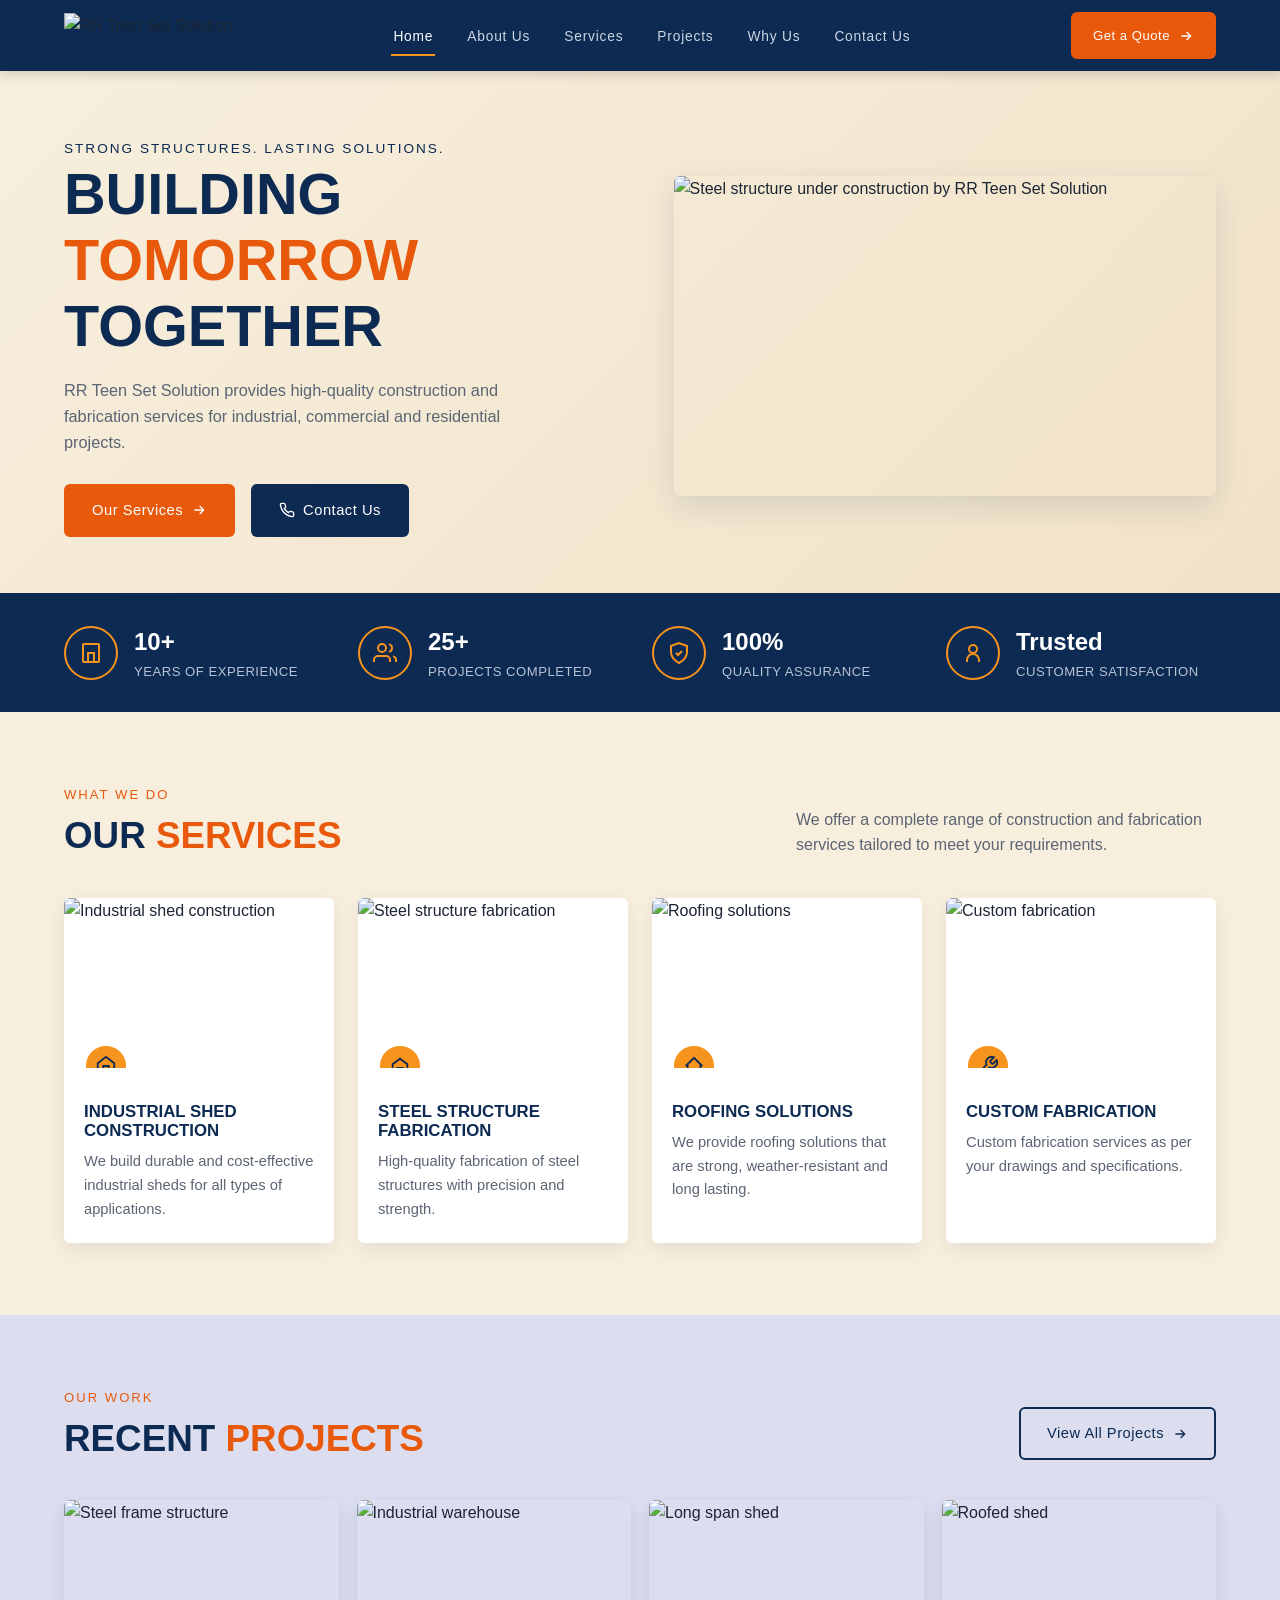
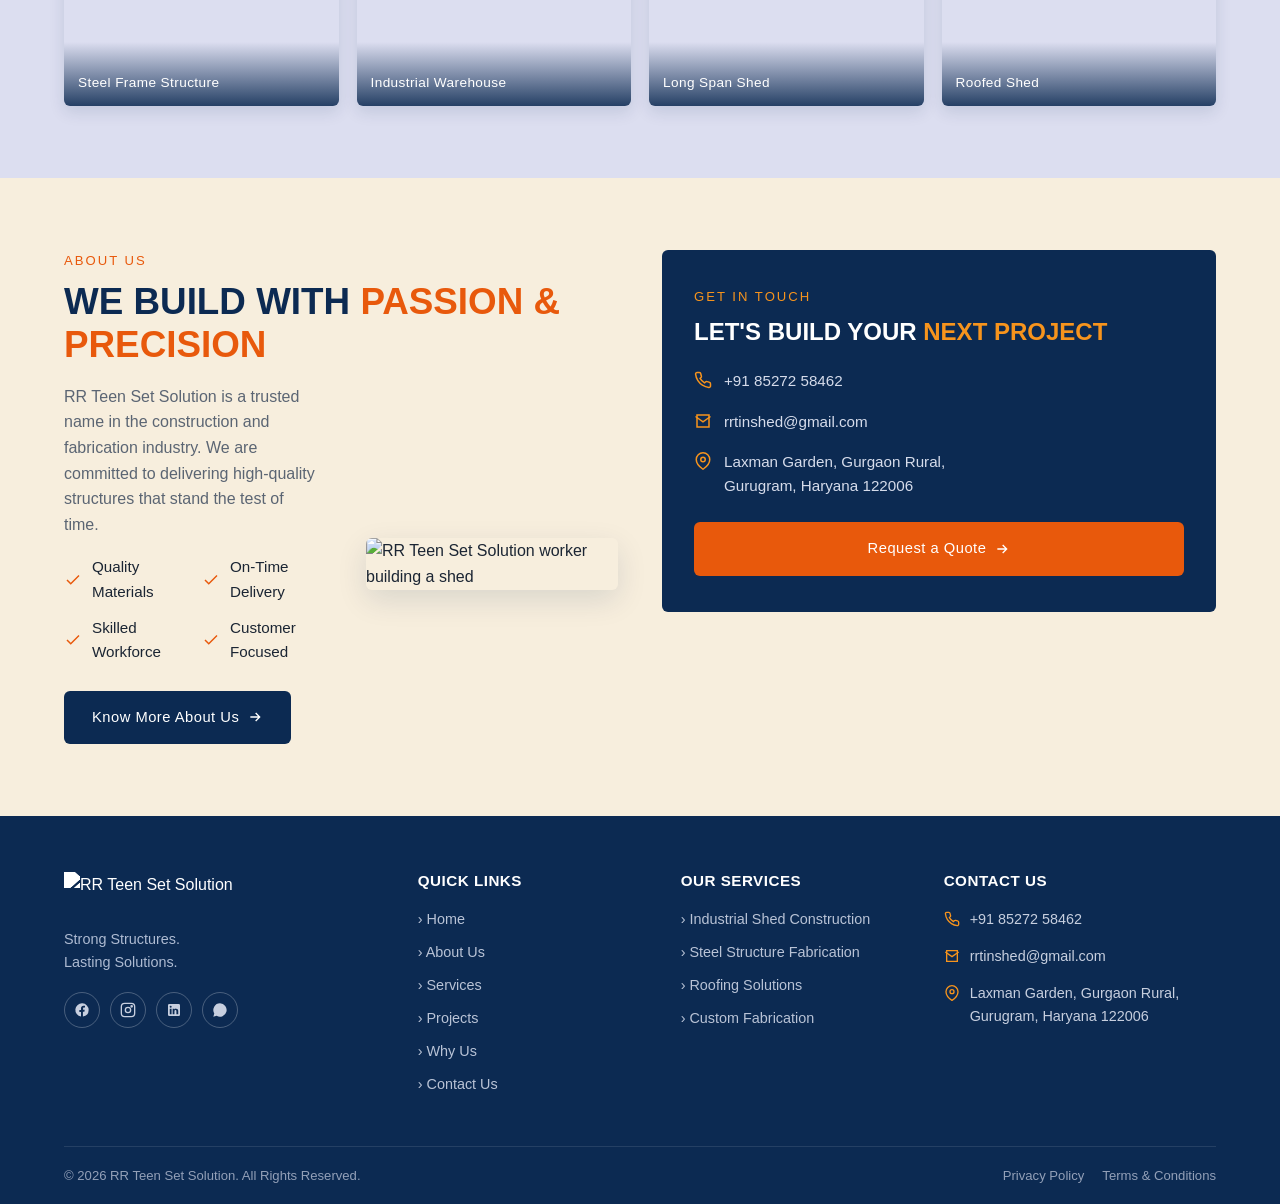
==== commit 4f18876d: "Add files via upload" ====
--- a/index.html
+++ b/index.html
@@ -7,7 +7,7 @@
 <meta name="description" content="RR Teen Set Solution provides high-quality construction and fabrication services for industrial, commercial and residential projects in Gurugram, Haryana.">
 <link rel="preconnect" href="https://fonts.googleapis.com">
 <link href="https://fonts.googleapis.com/css2?family=Oswald:wght@400;500;600;700&family=Source+Sans+3:wght@400;600;700&display=swap" rel="stylesheet">
-<link rel="stylesheet" href="css/style.css">
+<link rel="stylesheet" href="style.css">
 </head>
 <body>
 
@@ -266,6 +266,6 @@
   </div>
 </footer>
 
-<script src="js/script.js"></script>
+<script src="script.js"></script>
 </body>
 </html>
--- a/style.css
+++ b/style.css
@@ -0,0 +1,478 @@
+/* ================= RR TEEN SET SOLUTION — SITE STYLES ================= */
+:root{
+  --navy: #0c2a52;
+  --navy-light: #163a6b;
+  --orange: #e8590c;
+  --orange-light: #f7941d;
+  --cream: #f7eedd;
+  --cream-dark: #f1e3c8;
+  --lavender: #dcdef0;
+  --text-dark: #1b2533;
+  --text-muted: #5b6573;
+  --white: #ffffff;
+  --radius: 6px;
+  --shadow: 0 10px 30px rgba(12,42,82,0.12);
+  --maxw: 1200px;
+}
+
+*{margin:0;padding:0;box-sizing:border-box;}
+
+html{scroll-behavior:smooth;}
+
+body{
+  font-family: "Source Sans 3", Arial, sans-serif;
+  color: var(--text-dark);
+  background: var(--white);
+  line-height: 1.6;
+  -webkit-font-smoothing: antialiased;
+}
+
+h1,h2,h3,h4{
+  font-family: "Oswald", Arial, sans-serif;
+  line-height: 1.15;
+  color: var(--navy);
+}
+
+img{max-width:100%;display:block;}
+
+a{text-decoration:none;color:inherit;}
+
+ul{list-style:none;}
+
+.container{
+  max-width: var(--maxw);
+  margin: 0 auto;
+  padding: 0 24px;
+}
+
+.btn{
+  display:inline-flex;
+  align-items:center;
+  gap:8px;
+  padding: 13px 26px;
+  font-family:"Oswald", Arial, sans-serif;
+  font-size:0.92rem;
+  letter-spacing: 0.5px;
+  border-radius: var(--radius);
+  border: 2px solid transparent;
+  cursor:pointer;
+  transition: transform .15s ease, box-shadow .15s ease, background .2s ease;
+  white-space: nowrap;
+}
+.btn:hover{ transform: translateY(-2px); }
+.btn svg{ width:16px; height:16px; flex-shrink:0; transition: transform .15s ease;}
+.btn:hover svg{ transform: translateX(3px); }
+
+.btn-orange{ background: var(--orange); color:var(--white); }
+.btn-orange:hover{ background:#d44e08; box-shadow: 0 8px 18px rgba(232,89,12,.35); }
+
+.btn-navy{ background: var(--navy); color:var(--white); }
+.btn-navy:hover{ background:#081d3c; box-shadow: 0 8px 18px rgba(12,42,82,.35); }
+
+.btn-outline{ background:transparent; border-color: var(--navy); color: var(--navy); }
+.btn-outline:hover{ background: var(--navy); color:var(--white); }
+
+/* ===== HEADER ===== */
+.site-header{
+  background: var(--navy);
+  position: sticky;
+  top:0;
+  z-index: 999;
+  box-shadow: 0 2px 12px rgba(0,0,0,.18);
+}
+.header-inner{
+  display:flex;
+  align-items:center;
+  justify-content:space-between;
+  padding: 12px 24px;
+  max-width: var(--maxw);
+  margin:0 auto;
+  gap: 20px;
+}
+.logo-link{ display:flex; align-items:center; flex-shrink:0; }
+.logo-link img{ height: 46px; width:auto; }
+
+.main-nav{ display:flex; }
+.main-nav ul{ display:flex; gap: 30px; }
+.main-nav a{
+  color: #cdd6e4;
+  font-family:"Oswald", Arial, sans-serif;
+  font-size: 0.86rem;
+  letter-spacing: 0.8px;
+  padding: 8px 2px;
+  position:relative;
+  transition: color .2s ease;
+}
+.main-nav a:hover, .main-nav a.active{ color: var(--white); }
+.main-nav a.active::after{
+  content:"";
+  position:absolute;
+  left:0; right:0; bottom:-4px;
+  height:2px;
+  background: var(--orange-light);
+}
+
+.header-actions{ display:flex; align-items:center; gap: 18px; flex-shrink:0; }
+.header-actions .btn{ padding: 11px 20px; font-size: 0.82rem; }
+
+.nav-toggle{
+  display:none;
+  background:none;
+  border:none;
+  cursor:pointer;
+  flex-direction:column;
+  gap:5px;
+  padding: 6px;
+}
+.nav-toggle span{ width:26px; height:2px; background:var(--white); display:block; }
+
+/* ===== HERO ===== */
+.hero{
+  background: linear-gradient(135deg, var(--cream) 0%, var(--cream-dark) 100%);
+  position:relative;
+  overflow:hidden;
+}
+.hero-inner{
+  display:grid;
+  grid-template-columns: 1.05fr 1fr;
+  gap: 40px;
+  align-items:center;
+  padding: 64px 24px 56px;
+  max-width: var(--maxw);
+  margin: 0 auto;
+}
+.hero-eyebrow{
+  color: var(--navy);
+  font-family:"Oswald", Arial, sans-serif;
+  font-size: 0.85rem;
+  letter-spacing: 2px;
+  margin-bottom: 14px;
+}
+.hero h1{
+  font-size: clamp(2.4rem, 5vw, 3.6rem);
+  text-transform: uppercase;
+  margin-bottom: 18px;
+}
+.hero h1 .accent{ color: var(--orange); }
+.hero p{
+  color: var(--text-muted);
+  max-width: 480px;
+  margin-bottom: 28px;
+  font-size: 1.02rem;
+}
+.hero-ctas{ display:flex; gap:16px; flex-wrap:wrap; }
+.hero-image{
+  border-radius: var(--radius);
+  overflow:hidden;
+  box-shadow: var(--shadow);
+}
+.hero-image img{ width:100%; height:100%; object-fit:cover; min-height: 320px; }
+
+/* ===== STATS BAR ===== */
+.stats-bar{ background: var(--navy); }
+.stats-inner{
+  max-width: var(--maxw);
+  margin:0 auto;
+  padding: 30px 24px;
+  display:grid;
+  grid-template-columns: repeat(4, 1fr);
+  gap: 24px;
+}
+.stat{ display:flex; align-items:center; gap:16px; }
+.stat-icon{
+  width:54px; height:54px;
+  border:2px solid var(--orange-light);
+  border-radius:50%;
+  display:flex; align-items:center; justify-content:center;
+  flex-shrink:0;
+  color: var(--orange-light);
+}
+.stat-icon svg{ width:24px; height:24px; }
+.stat-num{ color:var(--white); font-family:"Oswald",sans-serif; font-size:1.5rem; font-weight:600; }
+.stat-label{ color:#b9c3d6; font-size:0.82rem; text-transform:uppercase; letter-spacing:0.5px; }
+
+/* ===== SECTION COMMON ===== */
+.section{ padding: 72px 0; }
+.section-cream{ background: var(--cream); }
+.section-lavender{ background: var(--lavender); }
+.section-navy{ background: var(--navy); }
+
+.section-head{
+  display:flex;
+  justify-content:space-between;
+  align-items:flex-end;
+  gap: 24px;
+  margin-bottom: 40px;
+  flex-wrap: wrap;
+}
+.eyebrow{
+  color: var(--orange);
+  font-family:"Oswald", Arial, sans-serif;
+  font-size:0.82rem;
+  letter-spacing: 2px;
+  margin-bottom:10px;
+  display:block;
+}
+.section-head h2{ font-size: clamp(1.7rem, 3.5vw, 2.3rem); text-transform:uppercase; }
+.section-head h2 .accent{ color: var(--orange); }
+.section-head .desc{ color: var(--text-muted); max-width: 420px; }
+
+/* ===== SERVICE CARDS ===== */
+.grid-4{
+  display:grid;
+  grid-template-columns: repeat(4, 1fr);
+  gap: 24px;
+}
+.card{
+  background: var(--white);
+  border-radius: var(--radius);
+  overflow:hidden;
+  box-shadow: 0 6px 18px rgba(12,42,82,0.08);
+  transition: transform .2s ease, box-shadow .2s ease;
+}
+.card:hover{ transform: translateY(-6px); box-shadow: var(--shadow); }
+.card-img{ position:relative; height: 170px; overflow:hidden; }
+.card-img img{ width:100%; height:100%; object-fit:cover; }
+.card-icon{
+  position:absolute; left:18px; bottom:-22px;
+  width:48px; height:48px;
+  background: var(--orange-light);
+  border-radius:50%;
+  display:flex; align-items:center; justify-content:center;
+  border: 4px solid var(--white);
+  color: var(--navy);
+}
+.card-icon svg{ width:22px; height:22px; }
+.card-body{ padding: 34px 20px 22px; }
+.card-body h3{ font-size:1.05rem; text-transform:uppercase; margin-bottom:10px; }
+.card-body p{ color: var(--text-muted); font-size:0.92rem; }
+
+/* ===== PROJECTS GALLERY ===== */
+.gallery-grid{
+  display:grid;
+  grid-template-columns: repeat(4, 1fr);
+  gap: 18px;
+}
+.gallery-item{
+  border-radius: var(--radius);
+  overflow:hidden;
+  position:relative;
+  aspect-ratio: 4/3;
+  box-shadow: 0 6px 16px rgba(12,42,82,0.12);
+}
+.gallery-item img{ width:100%; height:100%; object-fit:cover; transition: transform .35s ease; }
+.gallery-item:hover img{ transform: scale(1.07); }
+.gallery-caption{
+  position:absolute; left:0; right:0; bottom:0;
+  background: linear-gradient(to top, rgba(12,42,82,0.88), transparent);
+  color:var(--white);
+  padding: 30px 14px 12px;
+  font-family:"Oswald",sans-serif;
+  font-size:0.85rem;
+  letter-spacing:0.4px;
+}
+
+/* ===== ABOUT SPLIT ===== */
+.about-split{
+  display:grid;
+  grid-template-columns: 1fr 1fr;
+  gap: 50px;
+  align-items:center;
+}
+.about-img{ border-radius: var(--radius); overflow:hidden; box-shadow: var(--shadow); }
+.about-checks{ display:grid; grid-template-columns: 1fr 1fr; gap: 12px 24px; margin: 22px 0 26px; }
+.check-item{ display:flex; align-items:center; gap:10px; font-size:0.95rem; }
+.check-item svg{ width:18px; height:18px; color: var(--orange); flex-shrink:0; }
+.about-copy p{ color:var(--text-muted); margin-bottom: 8px; }
+
+/* ===== CONTACT CTA BLOCK (used on home + as widget) ===== */
+.contact-cta{
+  background: var(--navy);
+  border-radius: var(--radius);
+  padding: 36px 32px;
+  color: var(--white);
+}
+.contact-cta .eyebrow{ color: var(--orange-light); }
+.contact-cta h3{ color:var(--white); font-size:1.5rem; text-transform:uppercase; margin-bottom:22px; line-height:1.25; }
+.contact-cta h3 .accent{ color: var(--orange-light); }
+.contact-line{ display:flex; align-items:flex-start; gap:12px; margin-bottom:16px; font-size:0.95rem; color:#d6dceb; }
+.contact-line svg{ width:18px; height:18px; color: var(--orange-light); flex-shrink:0; margin-top:2px; }
+.contact-cta .btn{ margin-top:8px; width:100%; justify-content:center; }
+
+/* ===== WHY US ICON GRID ===== */
+.why-grid{
+  display:grid;
+  grid-template-columns: repeat(3, 1fr);
+  gap: 28px;
+}
+.why-card{
+  background: var(--white);
+  padding: 32px 26px;
+  border-radius: var(--radius);
+  box-shadow: 0 6px 18px rgba(12,42,82,0.08);
+  border-top: 3px solid var(--orange);
+}
+.why-card .ic{
+  width:52px; height:52px;
+  background: var(--cream);
+  border-radius:50%;
+  display:flex; align-items:center; justify-content:center;
+  margin-bottom: 18px;
+  color: var(--navy);
+}
+.why-card .ic svg{ width:26px; height:26px; }
+.why-card h3{ font-size:1.05rem; text-transform:uppercase; margin-bottom:10px; }
+.why-card p{ color:var(--text-muted); font-size:0.93rem; }
+
+/* ===== PROCESS STEPS ===== */
+.process-row{
+  display:grid;
+  grid-template-columns: repeat(4,1fr);
+  gap: 24px;
+  position:relative;
+}
+.process-step{ text-align:center; padding: 0 10px; }
+.process-num{
+  width:56px; height:56px;
+  border-radius:50%;
+  background: var(--navy);
+  color: var(--orange-light);
+  font-family:"Oswald",sans-serif;
+  font-size:1.3rem;
+  display:flex; align-items:center; justify-content:center;
+  margin: 0 auto 16px;
+}
+.process-step h4{ font-size:0.98rem; text-transform:uppercase; margin-bottom:8px; }
+.process-step p{ color:var(--text-muted); font-size:0.88rem; }
+
+/* ===== PAGE HEADER (sub pages) ===== */
+.page-header{
+  background: var(--navy);
+  padding: 54px 0 44px;
+  text-align:center;
+}
+.page-header .eyebrow{ color: var(--orange-light); }
+.page-header h1{ color: var(--white); text-transform:uppercase; font-size: clamp(1.9rem, 4vw, 2.6rem); }
+.breadcrumb{ color:#aebbd2; font-size:0.85rem; margin-top:10px; }
+.breadcrumb a{ color: var(--orange-light); }
+
+/* ===== CONTACT PAGE FORM ===== */
+.contact-grid{
+  display:grid;
+  grid-template-columns: 1fr 1fr;
+  gap: 44px;
+  align-items:start;
+}
+.form-card{
+  background: var(--white);
+  padding: 34px;
+  border-radius: var(--radius);
+  box-shadow: var(--shadow);
+}
+.form-row{ display:grid; grid-template-columns: 1fr 1fr; gap: 16px; margin-bottom:16px; }
+.form-field{ display:flex; flex-direction:column; gap:6px; }
+.form-field label{ font-size:0.85rem; color: var(--navy); font-weight:600; }
+.form-field input, .form-field textarea{
+  padding: 11px 14px;
+  border: 1.5px solid #dfe3ec;
+  border-radius: 4px;
+  font-family: inherit;
+  font-size: 0.94rem;
+  background:#fafbfc;
+}
+.form-field input:focus, .form-field textarea:focus{
+  outline: 2px solid var(--orange-light);
+  border-color: var(--orange-light);
+}
+.map-embed{ border-radius: var(--radius); overflow:hidden; box-shadow: var(--shadow); margin-top: 26px; }
+.map-embed iframe{ width:100%; height: 280px; border:0; display:block; }
+
+/* ===== FOOTER ===== */
+.site-footer{ background: var(--navy); color:#c7cfdf; padding-top: 56px; }
+.footer-grid{
+  display:grid;
+  grid-template-columns: 1.4fr 1fr 1fr 1.2fr;
+  gap: 36px;
+  padding-bottom: 40px;
+  border-bottom: 1px solid rgba(255,255,255,0.1);
+}
+.footer-logo img{ height:42px; margin-bottom:14px; filter: brightness(0) invert(1); }
+.footer-grid h4{ color:var(--white); font-size:0.95rem; text-transform:uppercase; margin-bottom:18px; letter-spacing:0.5px; }
+.footer-grid ul li{ margin-bottom: 10px; }
+.footer-grid ul li a{ color:#b9c3d6; font-size:0.9rem; display:flex; align-items:center; gap:6px; }
+.footer-grid ul li a:hover{ color: var(--orange-light); }
+.footer-contact-line{ display:flex; gap:10px; margin-bottom:14px; font-size:0.9rem; align-items:flex-start; }
+.footer-contact-line svg{ width:16px; height:16px; color:var(--orange-light); margin-top:3px; flex-shrink:0; }
+.footer-social{ display:flex; gap:10px; margin-top: 18px; }
+.footer-social a{
+  width:36px; height:36px;
+  border:1.5px solid rgba(255,255,255,0.25);
+  border-radius:50%;
+  display:flex; align-items:center; justify-content:center;
+}
+.footer-social a:hover{ background: var(--orange); border-color: var(--orange); }
+.footer-social svg{ width:16px; height:16px; }
+.footer-bottom{
+  display:flex; justify-content:space-between; align-items:center;
+  padding: 18px 0; font-size:0.82rem; color:#93a0b8; flex-wrap:wrap; gap:10px;
+}
+.footer-bottom a{ color:#93a0b8; }
+.footer-bottom a:hover{ color:var(--orange-light); }
+.footer-links{ display:flex; gap:18px; }
+
+/* ===== RESPONSIVE ===== */
+@media (max-width: 980px){
+  .hero-inner{ grid-template-columns: 1fr; padding-top:36px; }
+  .hero-image{ order:-1; }
+  .stats-inner{ grid-template-columns: repeat(2,1fr); }
+  .grid-4{ grid-template-columns: repeat(2,1fr); }
+  .gallery-grid{ grid-template-columns: repeat(2,1fr); }
+  .about-split{ grid-template-columns: 1fr; }
+  .why-grid{ grid-template-columns: repeat(2,1fr); }
+  .process-row{ grid-template-columns: repeat(2,1fr); gap: 36px 24px; }
+  .contact-grid{ grid-template-columns: 1fr; }
+  .footer-grid{ grid-template-columns: 1fr 1fr; gap: 30px 20px; }
+}
+
+@media (max-width: 760px){
+  .header-actions .btn span{ display:none; }
+  .header-actions .btn{ padding: 11px 14px; }
+  .main-nav{
+    position:fixed; top:71px; left:0; right:0; bottom:0;
+    background: var(--navy);
+    flex-direction:column;
+    padding: 20px 24px;
+    transform: translateX(-100%);
+    transition: transform .25s ease;
+    overflow-y:auto;
+  }
+  .main-nav.open{ transform: translateX(0); }
+  .main-nav ul{ flex-direction:column; gap: 4px; }
+  .main-nav a{ display:block; padding: 14px 0; border-bottom: 1px solid rgba(255,255,255,0.08); }
+  .nav-toggle{ display:flex; }
+  .grid-4{ grid-template-columns: 1fr 1fr; }
+  .gallery-grid{ grid-template-columns: 1fr 1fr; }
+  .why-grid{ grid-template-columns: 1fr; }
+  .process-row{ grid-template-columns: 1fr; }
+  .form-row{ grid-template-columns: 1fr; }
+  .footer-grid{ grid-template-columns: 1fr; }
+  .section-head{ flex-direction:column; align-items:flex-start; }
+}
+
+@media (max-width: 480px){
+  .grid-4{ grid-template-columns: 1fr; }
+  .gallery-grid{ grid-template-columns: 1fr; }
+  .hero-ctas{ flex-direction:column; }
+  .hero-ctas .btn{ width:100%; justify-content:center; }
+}
+
+/* Reduced motion */
+@media (prefers-reduced-motion: reduce){
+  *{ transition: none !important; animation: none !important; }
+}
+
+/* Focus visibility */
+a:focus-visible, button:focus-visible{
+  outline: 2px solid var(--orange-light);
+  outline-offset: 2px;
+}
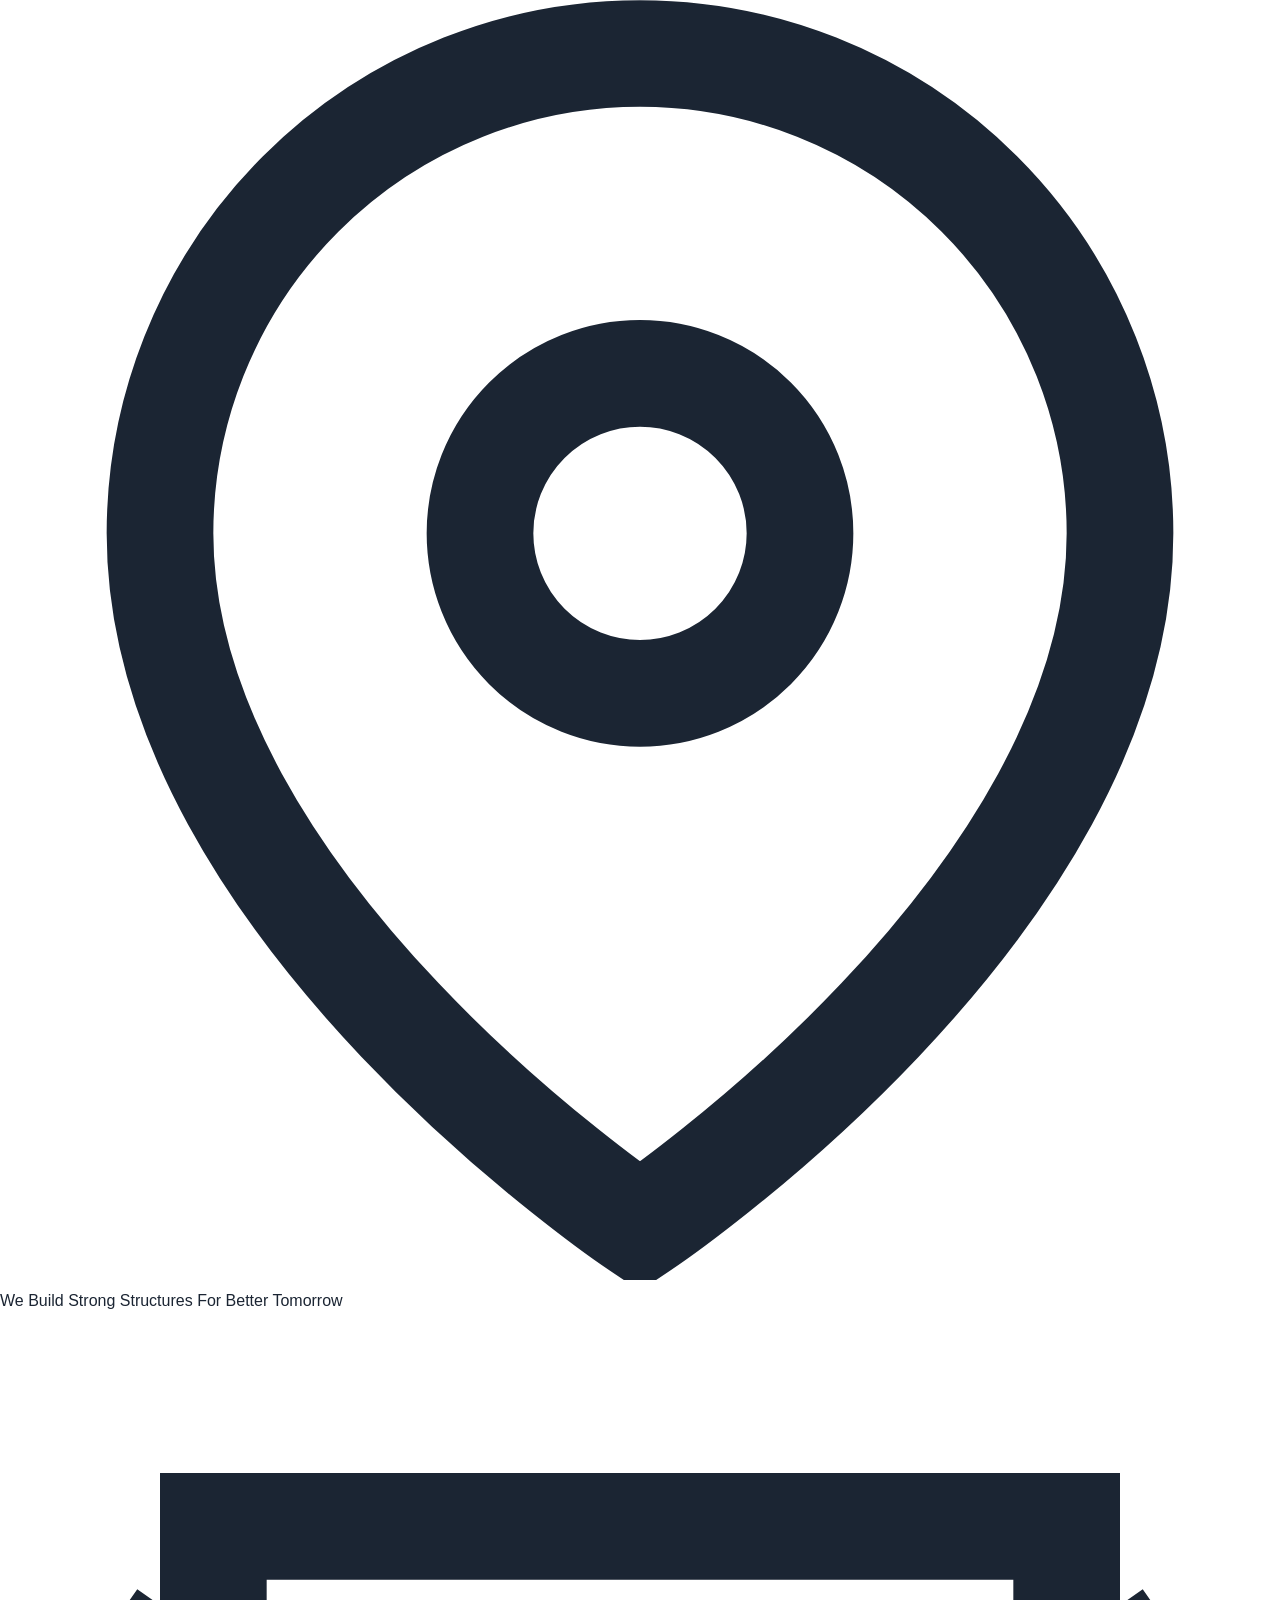
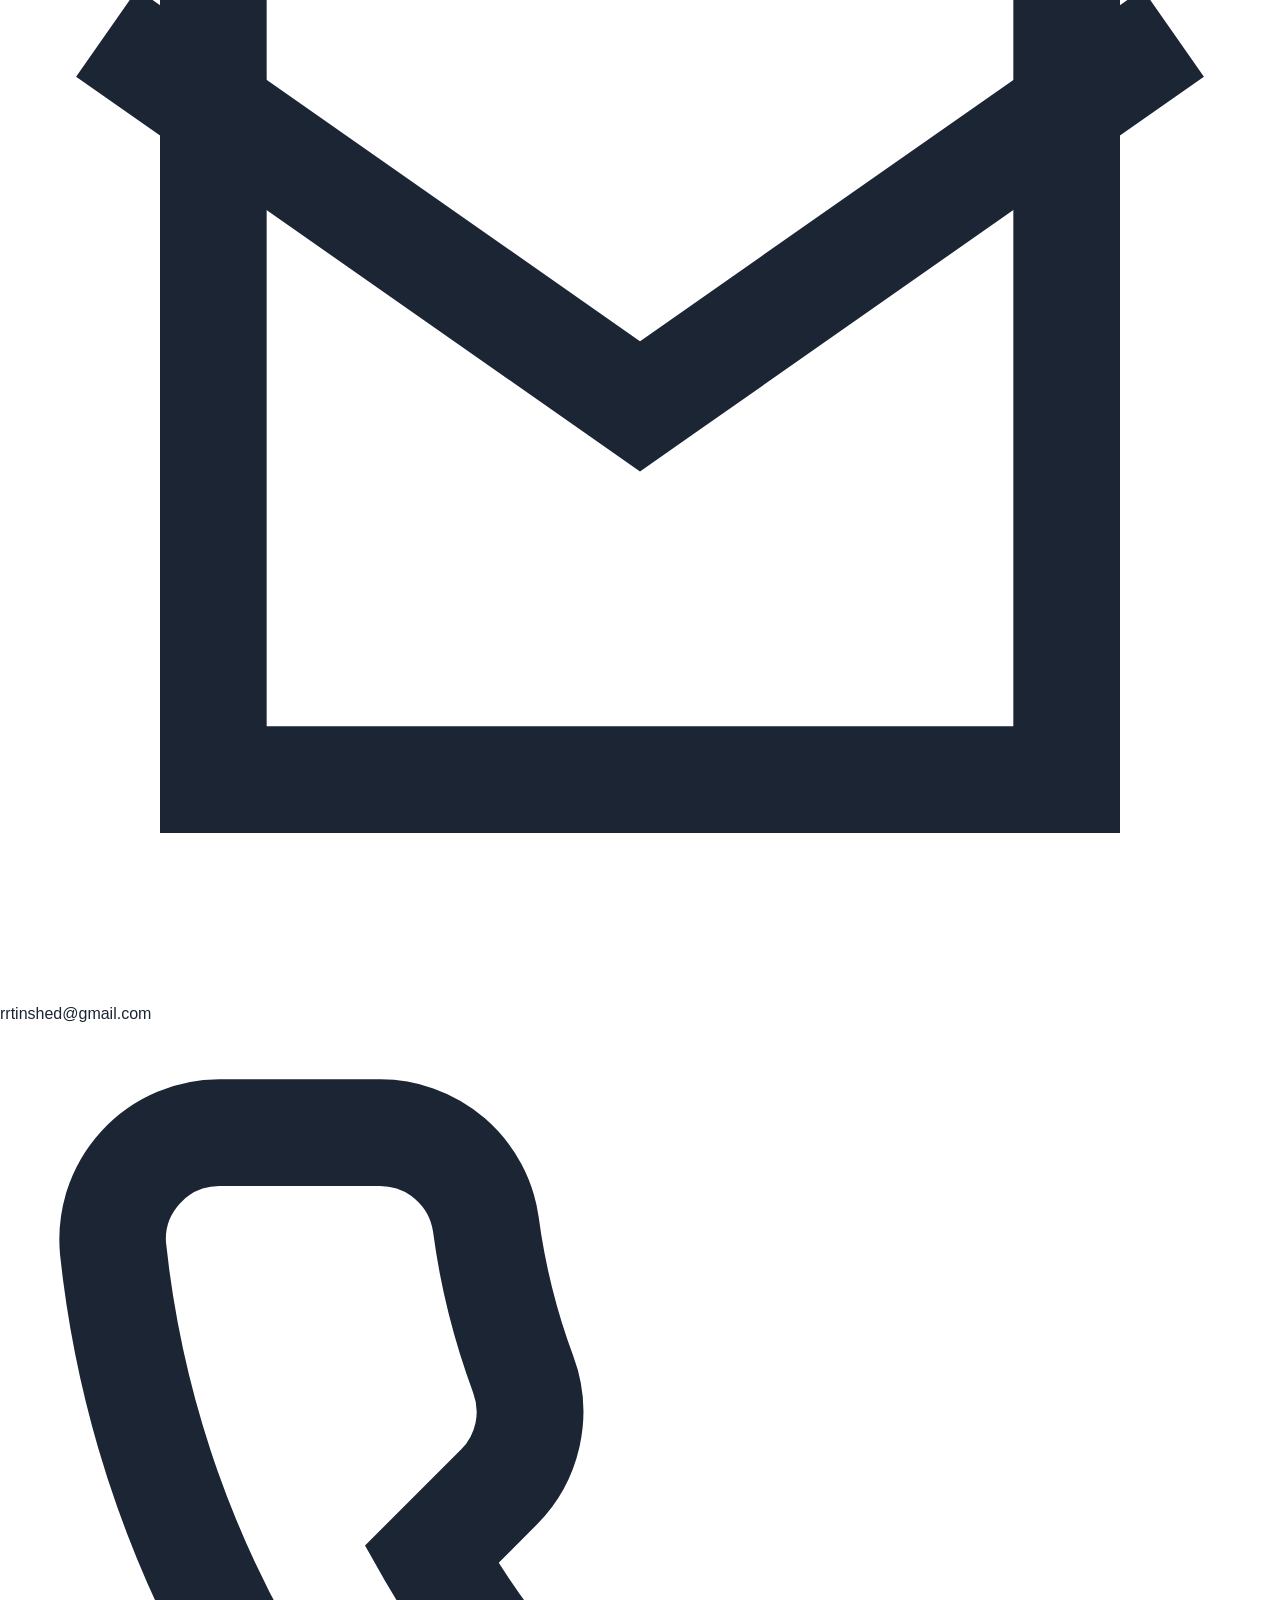
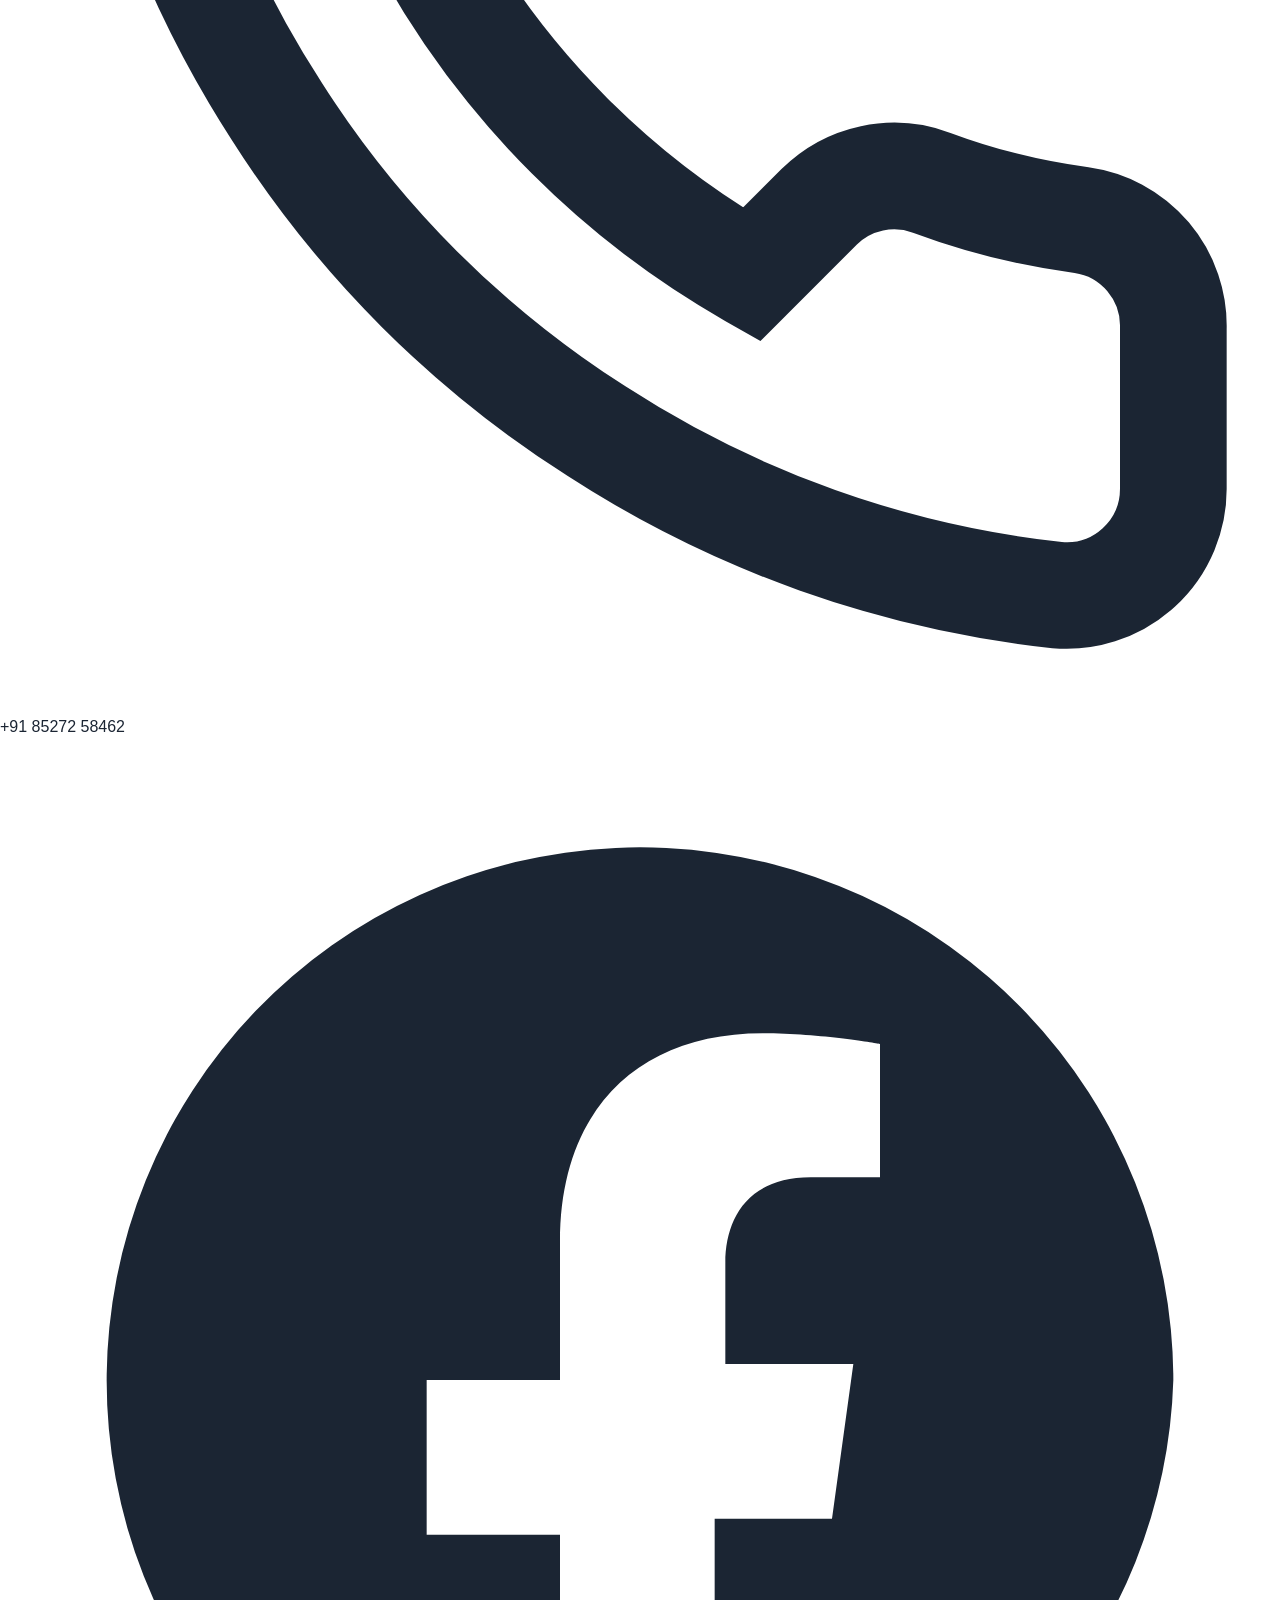
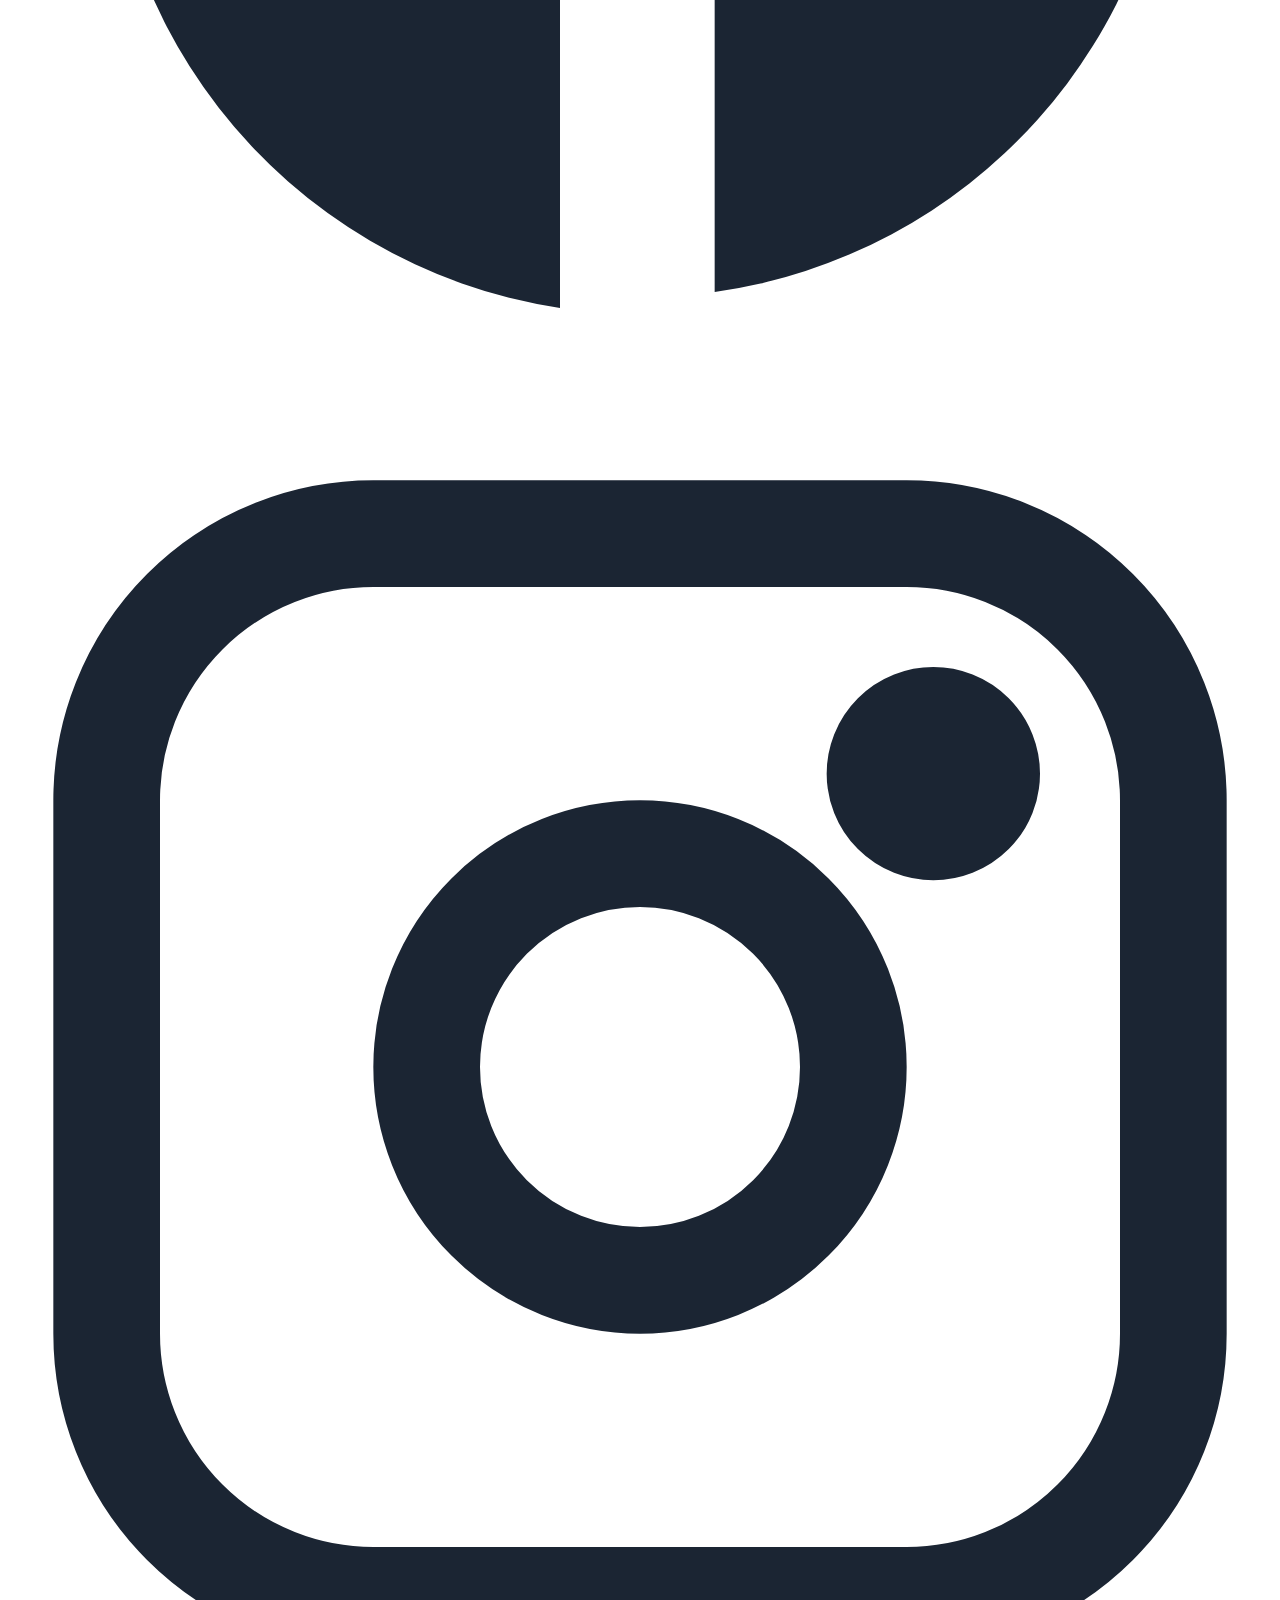
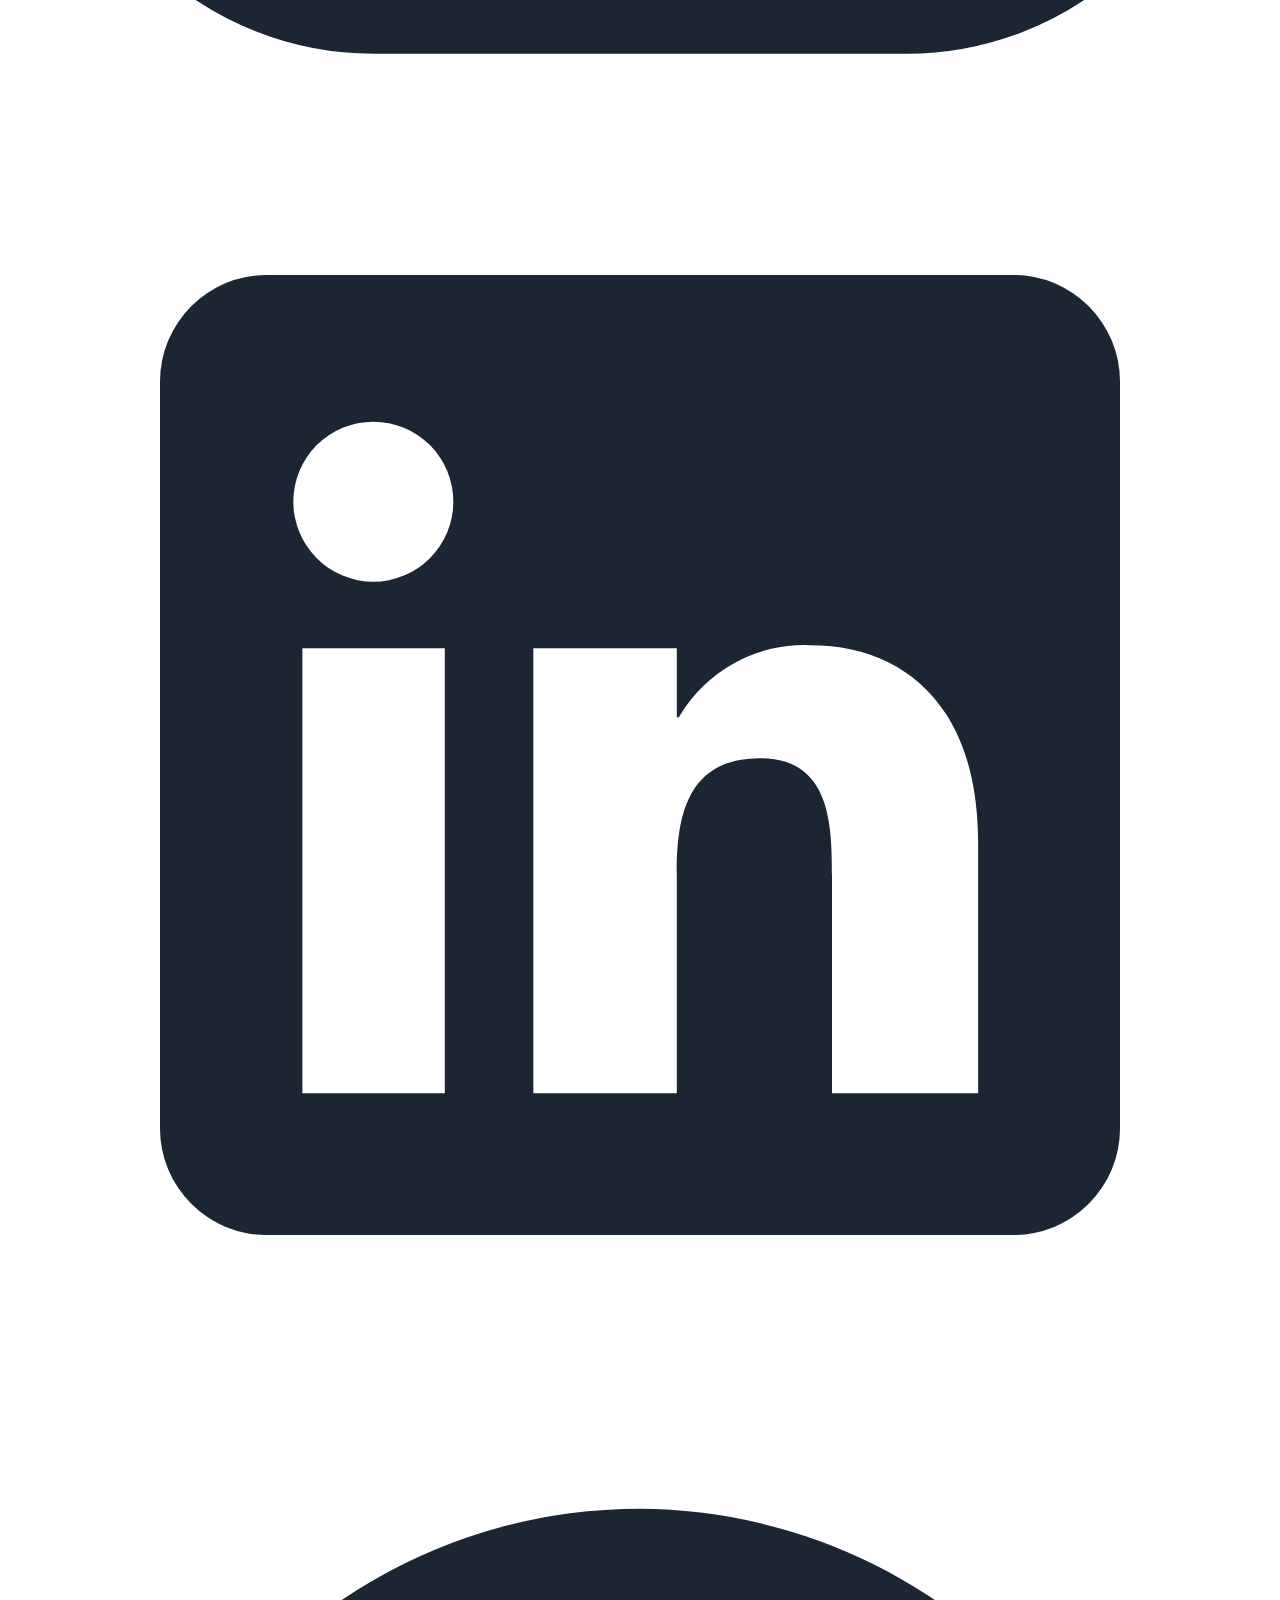
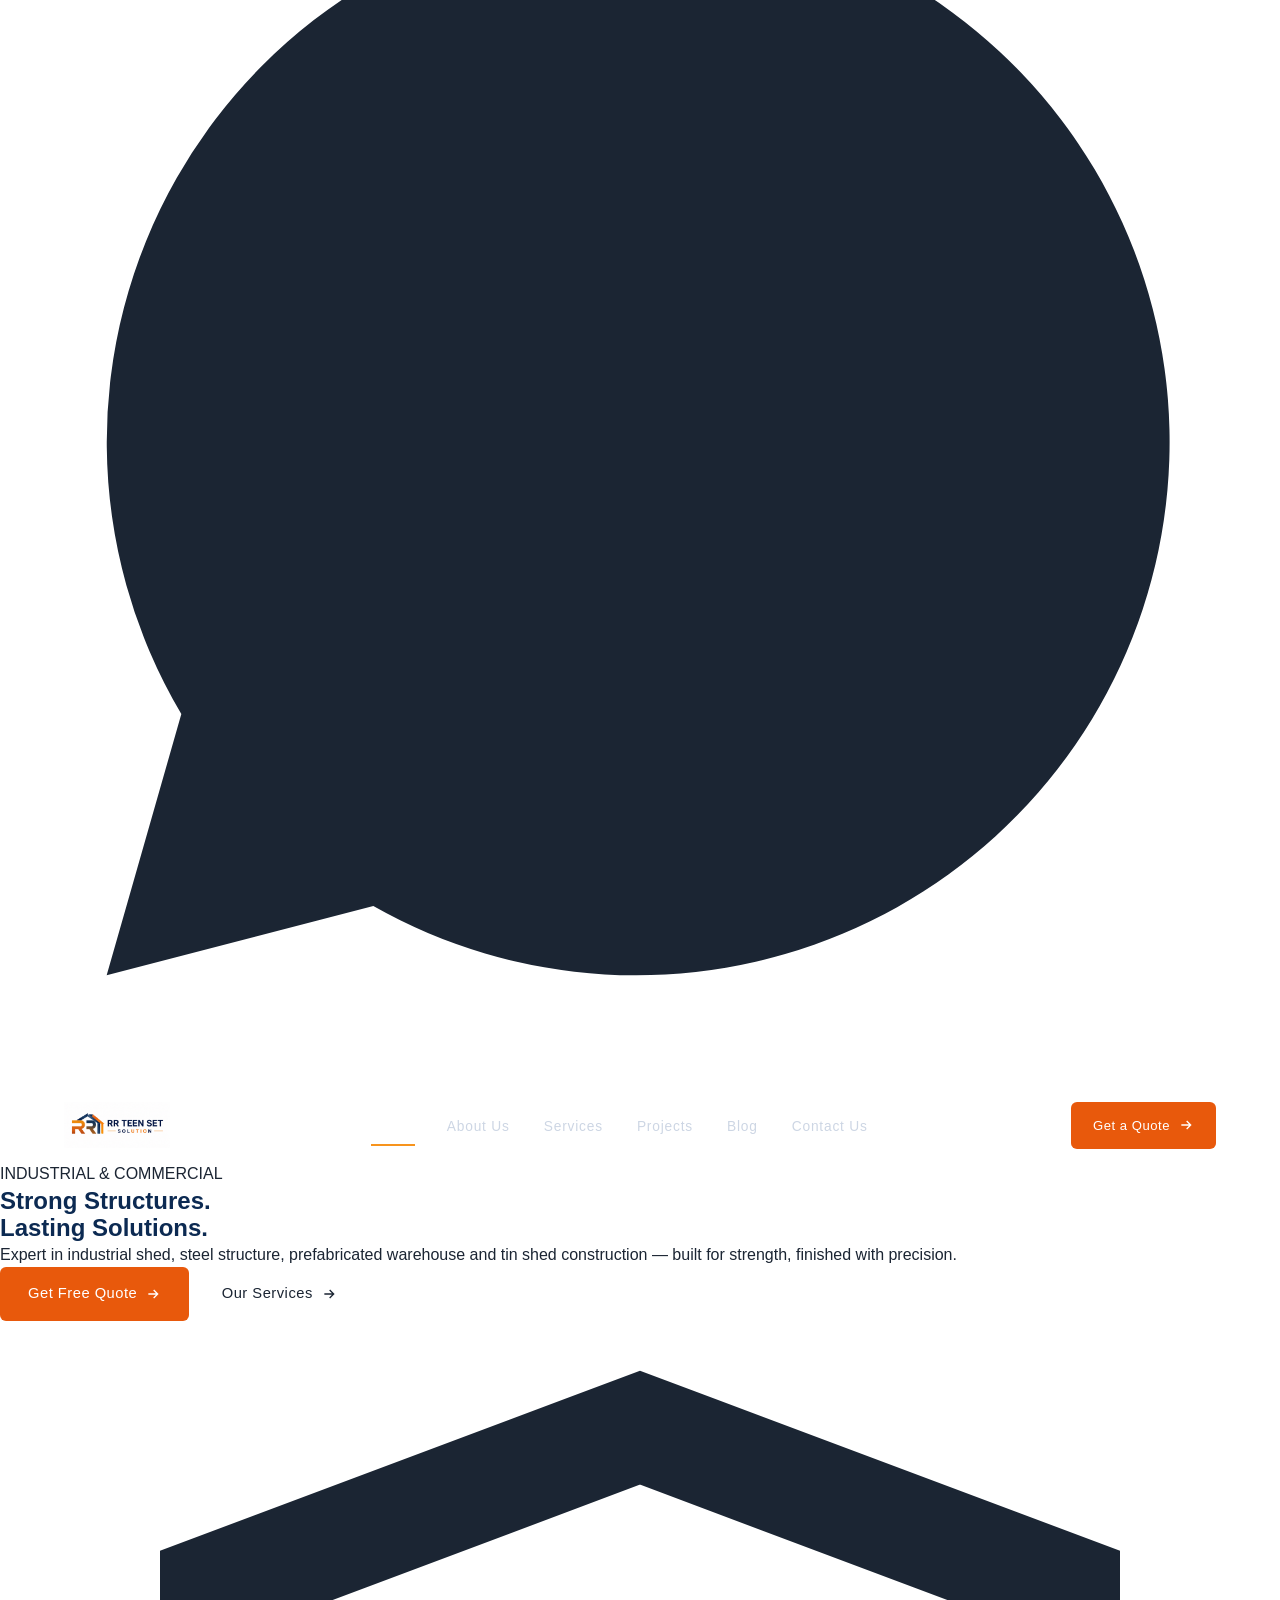
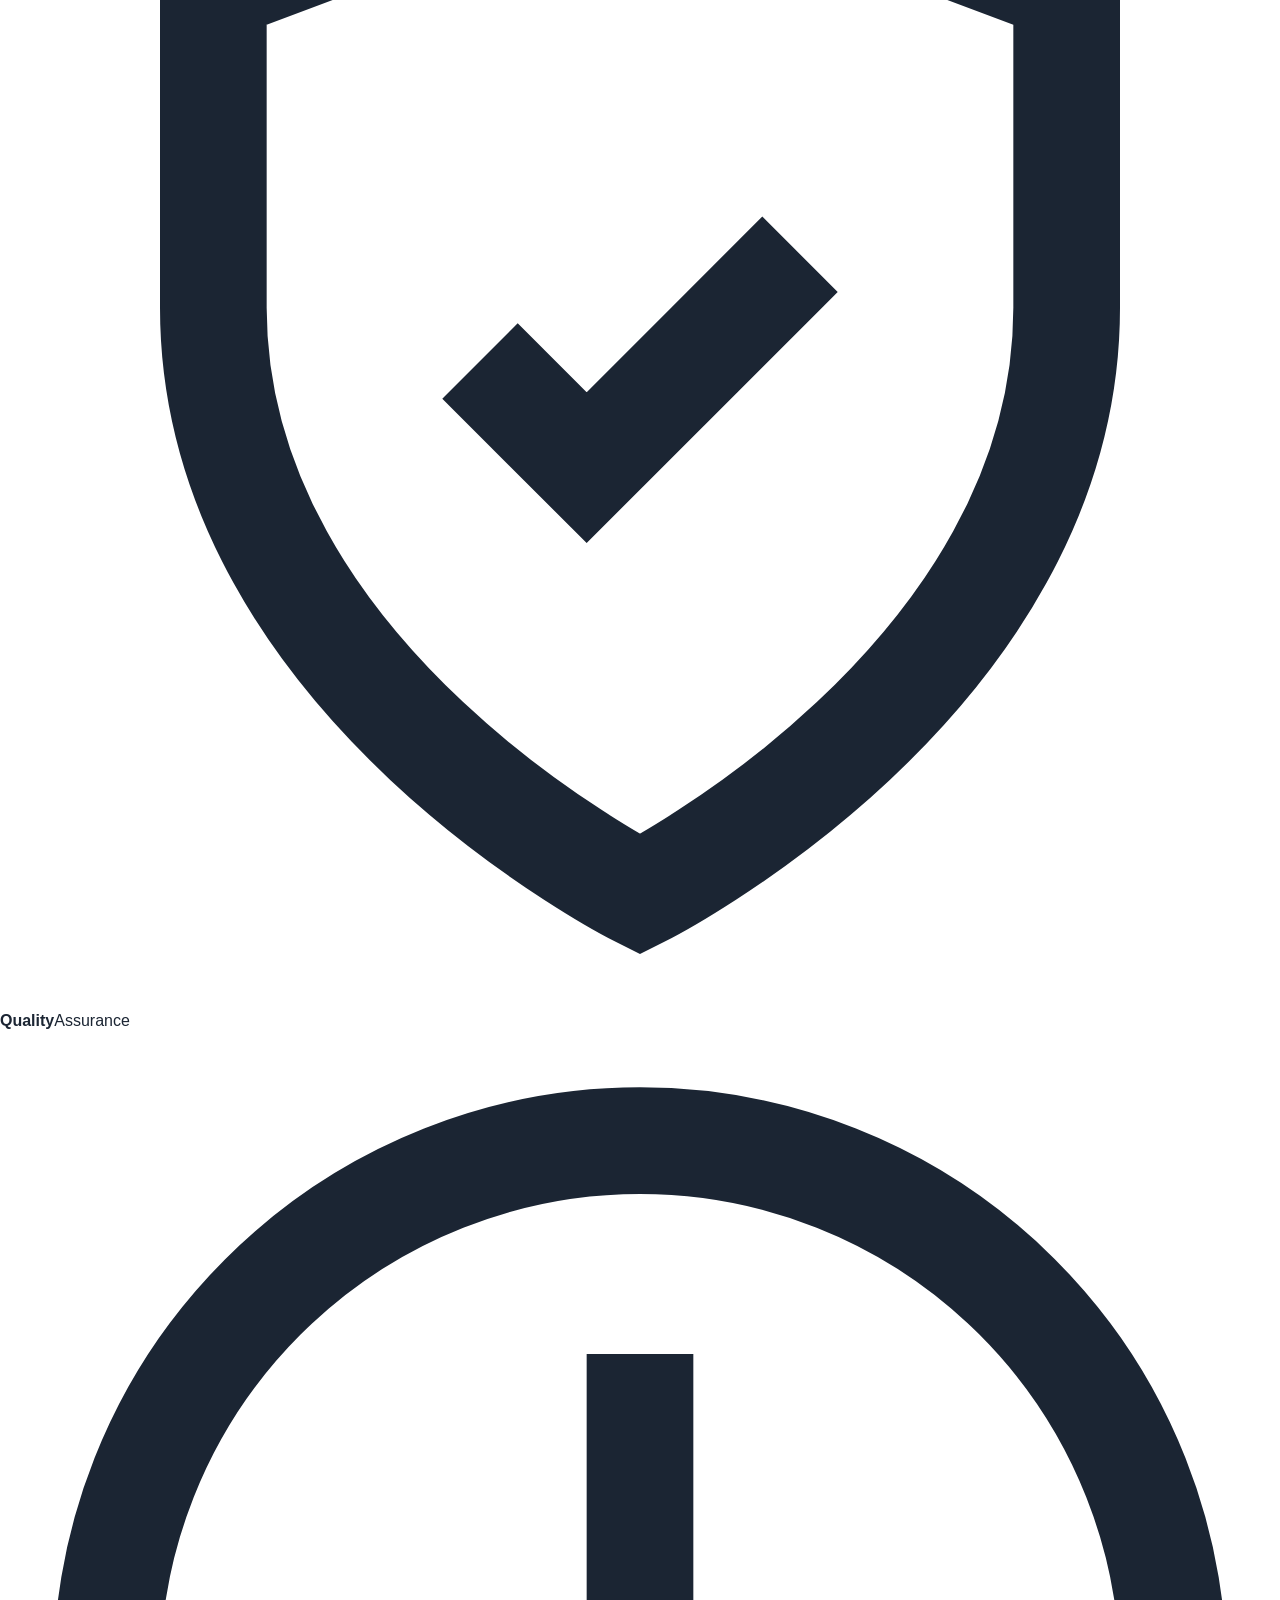
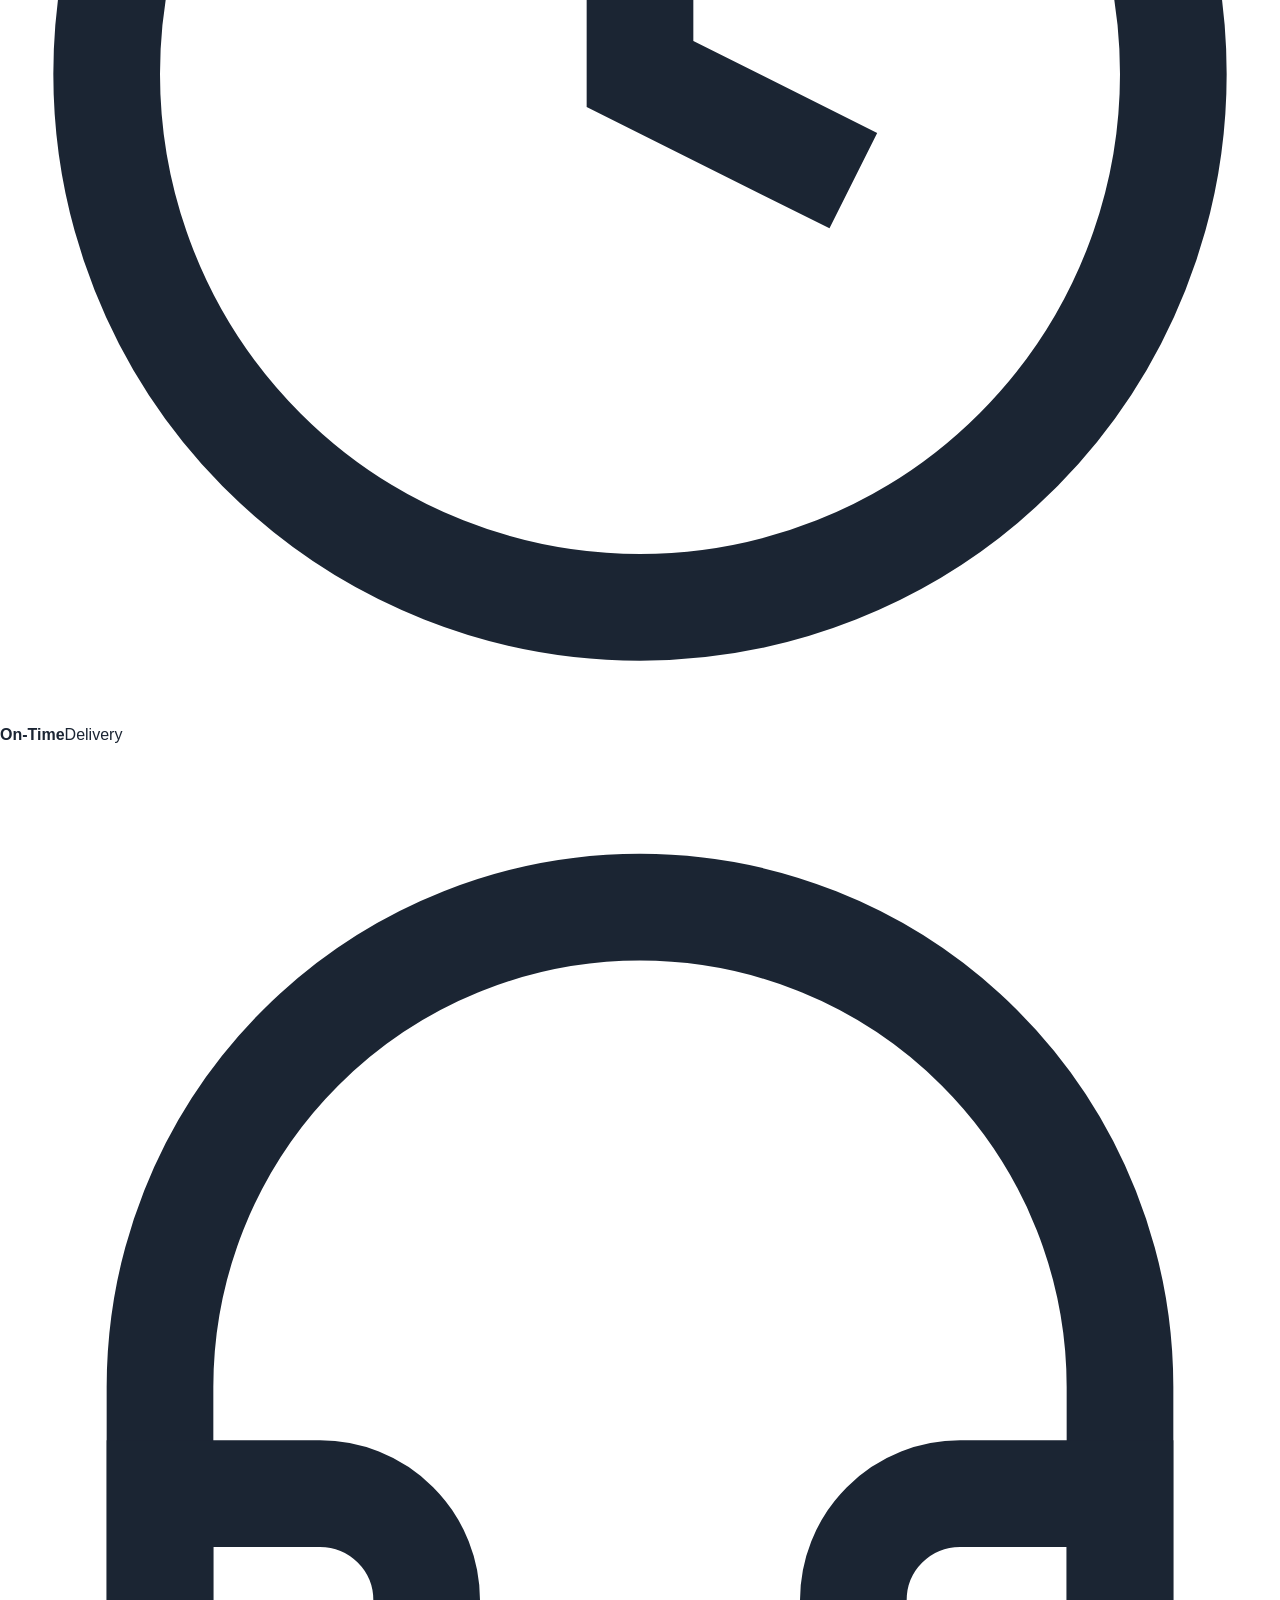
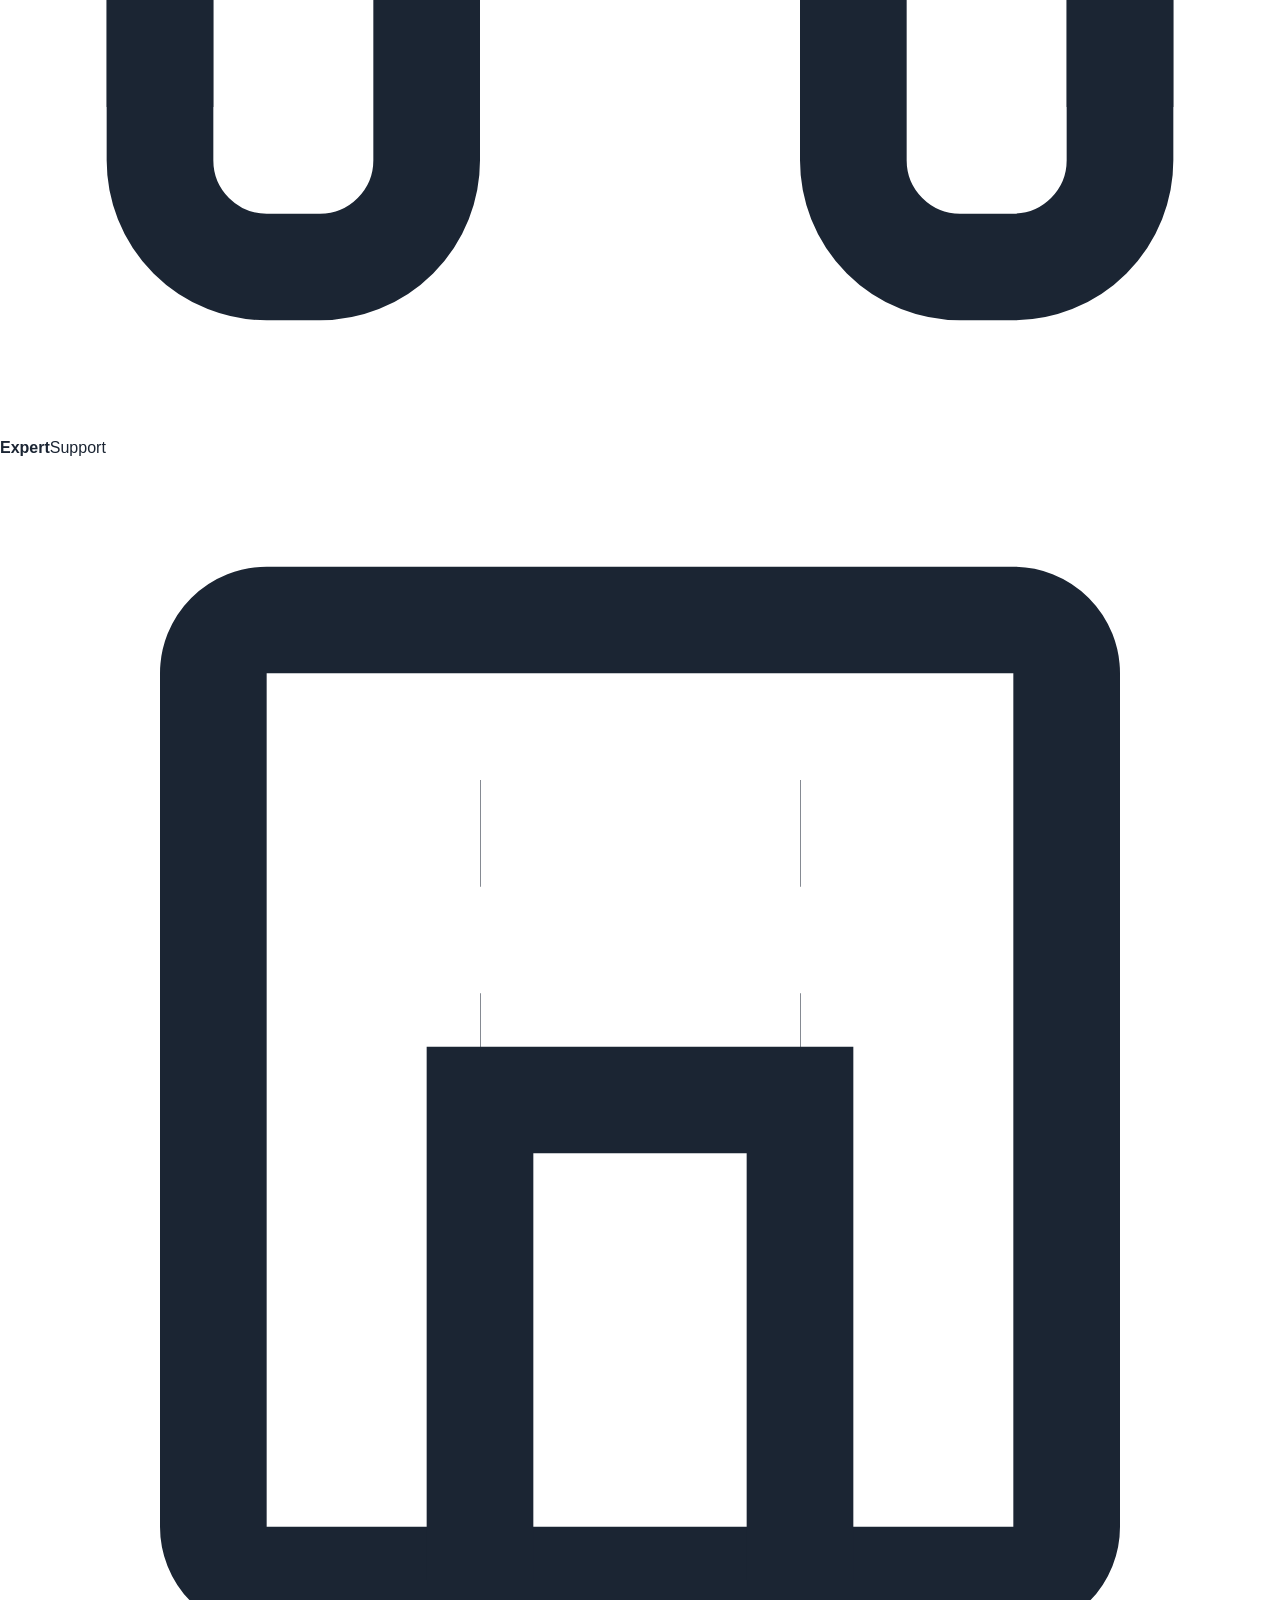
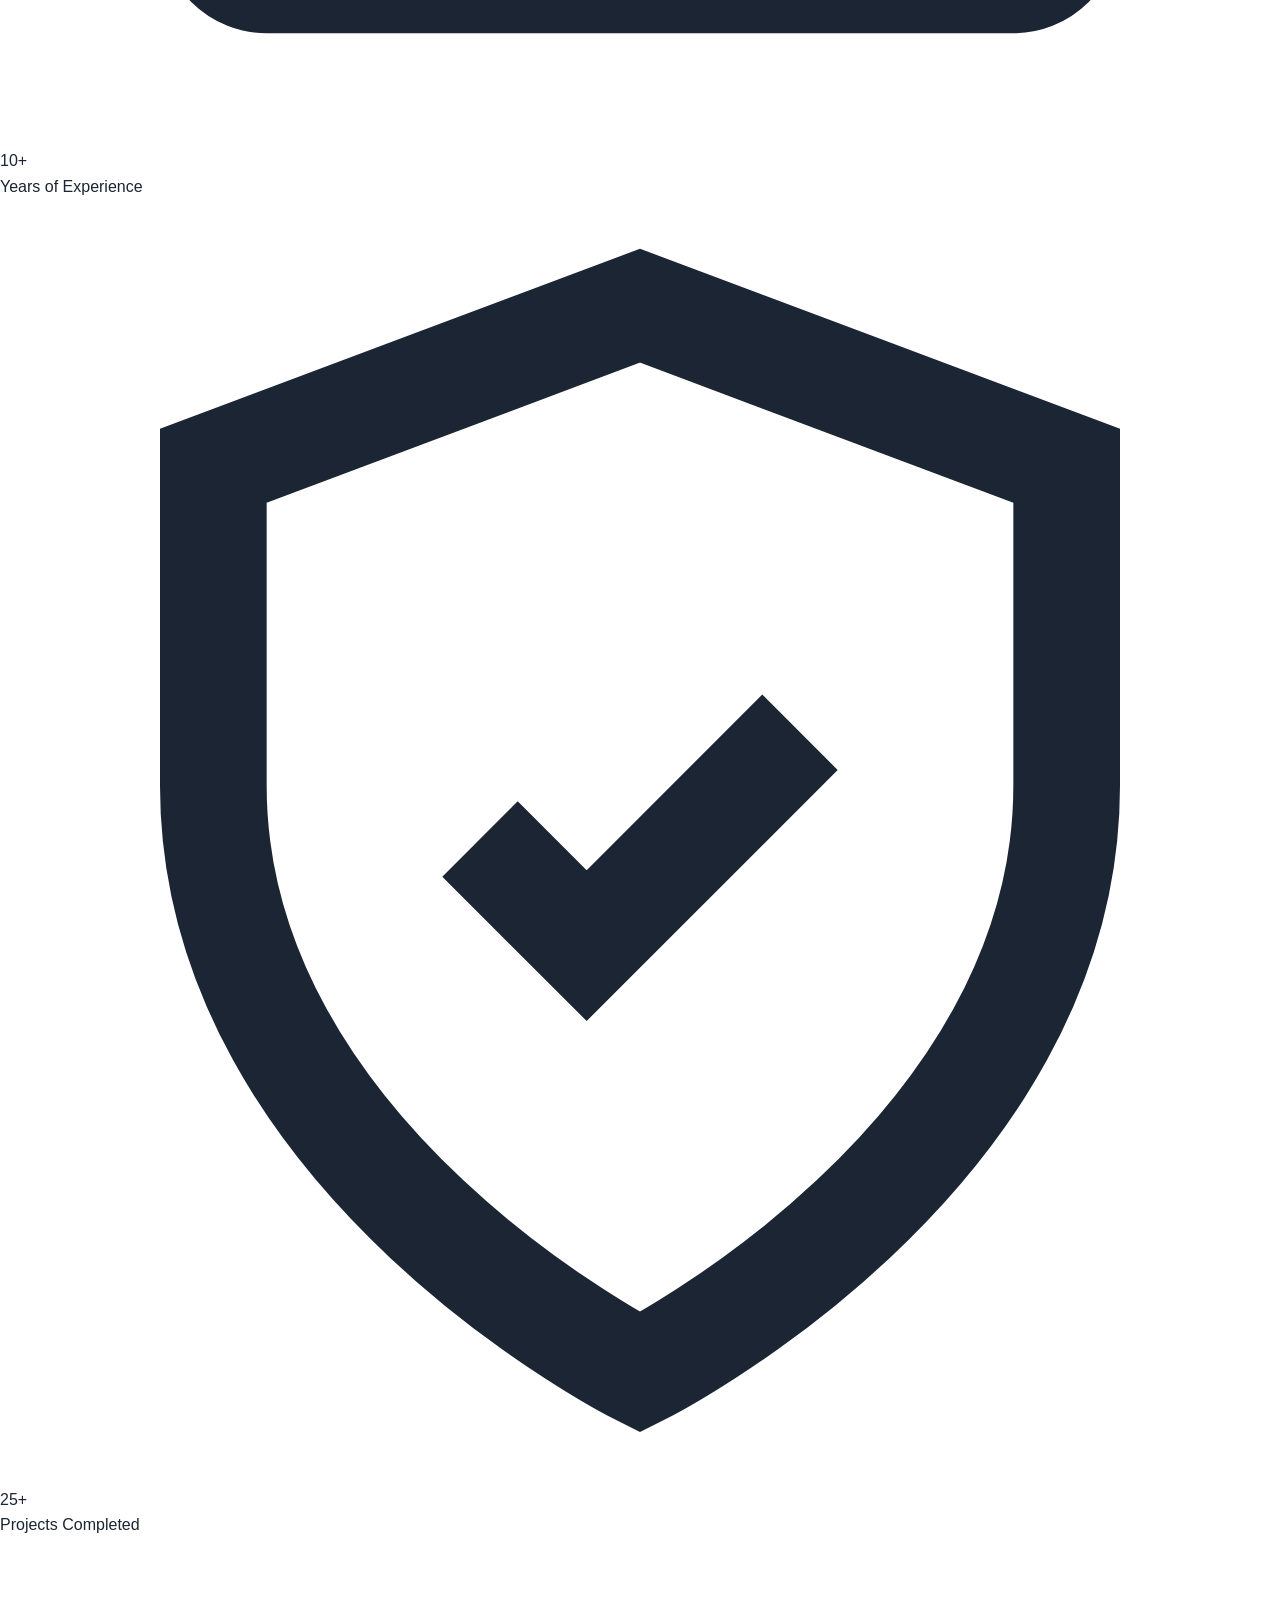
==== commit 637655ae: "Update index.html" ====
--- a/index.html
+++ b/index.html
@@ -11,8 +11,34 @@
 </head>
 <body>
 
+<!-- ===== TOP BAR ===== -->
+<div class="top-bar">
+  <div class="top-bar-inner">
+    <div class="top-bar-left">
+      <svg viewBox="0 0 24 24" fill="none" stroke="currentColor" stroke-width="2"><path d="M21 10c0 7-9 13-9 13s-9-6-9-13a9 9 0 0 1 18 0z"/><circle cx="12" cy="10" r="3"/></svg>
+      <span>We Build Strong Structures For Better Tomorrow</span>
+    </div>
+    <div class="top-bar-right">
+      <a href="mailto:rrtinshed@gmail.com">
+        <svg viewBox="0 0 24 24" fill="none" stroke="currentColor" stroke-width="2"><path d="M4 4h16v16H4z"/><path d="M22 6l-10 7L2 6"/></svg>
+        rrtinshed@gmail.com
+      </a>
+      <a href="tel:+918527258462">
+        <svg viewBox="0 0 24 24" fill="none" stroke="currentColor" stroke-width="2"><path d="M22 16.92v3a2 2 0 0 1-2.18 2 19.79 19.79 0 0 1-8.63-3.07 19.5 19.5 0 0 1-6-6 19.79 19.79 0 0 1-3.07-8.67A2 2 0 0 1 4.11 2h3a2 2 0 0 1 2 1.72c.127.96.362 1.903.7 2.81a2 2 0 0 1-.45 2.11L8.09 9.91a16 16 0 0 0 6 6l1.27-1.27a2 2 0 0 1 2.11-.45c.907.338 1.85.573 2.81.7A2 2 0 0 1 22 16.92z"/></svg>
+        +91 85272 58462
+      </a>
+      <div class="top-bar-social">
+        <a href="#" aria-label="Facebook"><svg viewBox="0 0 24 24" fill="currentColor"><path d="M22 12a10 10 0 1 0-11.5 9.9v-7H8v-2.9h2.5V9.4c0-2.5 1.5-3.9 3.8-3.9 1.1 0 2.2.2 2.2.2v2.5h-1.3c-1.2 0-1.6.8-1.6 1.6v1.9H16l-.4 2.9h-2.2v7A10 10 0 0 0 22 12z"/></svg></a>
+        <a href="#" aria-label="Instagram"><svg viewBox="0 0 24 24" fill="none" stroke="currentColor" stroke-width="2"><rect x="2" y="2" width="20" height="20" rx="5"/><circle cx="12" cy="12" r="4"/><circle cx="17.5" cy="6.5" r="1"/></svg></a>
+        <a href="#" aria-label="LinkedIn"><svg viewBox="0 0 24 24" fill="currentColor"><path d="M19 3a2 2 0 0 1 2 2v14a2 2 0 0 1-2 2H5a2 2 0 0 1-2-2V5a2 2 0 0 1 2-2zM8.34 18.34V10H5.67v8.34zM7 8.75a1.5 1.5 0 1 0 0-3 1.5 1.5 0 0 0 0 3zm11.34 9.59v-4.7c0-2.52-1.35-3.7-3.15-3.7a2.72 2.72 0 0 0-2.46 1.35h-.04V10H10v8.34h2.69v-4.13c0-1.09.21-2.15 1.56-2.15 1.33 0 1.35 1.25 1.35 2.22v4.06z"/></svg></a>
+        <a href="https://wa.me/918527258462" aria-label="WhatsApp"><svg viewBox="0 0 24 24" fill="currentColor"><path d="M17.5 14.4c-.3-.2-1.7-.8-2-.9-.3-.1-.5-.2-.7.1-.2.3-.7.9-.9 1.1-.2.2-.3.2-.6.1a8 8 0 0 1-2.4-1.5 9 9 0 0 1-1.7-2.1c-.2-.3 0-.5.1-.6l.5-.6c.2-.2.2-.3.1-.6l-.7-1.7c-.2-.4-.4-.4-.6-.4h-.5c-.2 0-.5.1-.7.3-.3.3-1 1-1 2.3 0 1.4 1 2.7 1.1 2.9.1.2 1.9 2.9 4.6 4 .6.3 1.1.4 1.5.6.6.2 1.2.2 1.6.1.5-.1 1.5-.6 1.7-1.2.2-.6.2-1.1.1-1.2 0-.1-.2-.2-.4-.3z"/><path d="M12 2a10 10 0 0 0-8.6 15.1L2 22l5-1.3A10 10 0 1 0 12 2z"/></svg></a>
+      </div>
+    </div>
+  </div>
+</div>
+
 <!-- ===== HEADER ===== -->
-<header class="site-header">
+<header class="site-header-v2">
   <div class="header-inner">
     <a href="index.html" class="logo-link"><img src="assets/logo.png" alt="RR Teen Set Solution"></a>
     <nav class="main-nav" id="mainNav">
@@ -21,7 +47,7 @@
         <li><a href="about.html">About Us</a></li>
         <li><a href="services.html">Services</a></li>
         <li><a href="projects.html">Projects</a></li>
-        <li><a href="why-us.html">Why Us</a></li>
+        <li><a href="blog.html">Blog</a></li>
         <li><a href="contact.html">Contact Us</a></li>
       </ul>
     </nav>
@@ -37,170 +63,204 @@
 </header>
 
 <!-- ===== HERO ===== -->
-<section class="hero">
-  <div class="hero-inner">
-    <div>
-      <span class="hero-eyebrow">STRONG STRUCTURES. LASTING SOLUTIONS.</span>
-      <h1>Building <span class="accent">Tomorrow</span> Together</h1>
-      <p>RR Teen Set Solution provides high-quality construction and fabrication services for industrial, commercial and residential projects.</p>
-      <div class="hero-ctas">
-        <a href="services.html" class="btn btn-orange">Our Services
+<section class="hero-v2">
+  <img class="hero-v2-bg" src="assets/projects/project-9.jpg" alt="">
+  <div class="hero-v2-content">
+    <span class="hero-v2-eyebrow">INDUSTRIAL &amp; COMMERCIAL</span>
+    <h1>Strong Structures.<br><span class="accent">Lasting Solutions.</span></h1>
+    <p>Expert in industrial shed, steel structure, prefabricated warehouse and tin shed construction — built for strength, finished with precision.</p>
+    <div class="hero-v2-ctas">
+      <a href="contact.html" class="btn btn-orange">Get Free Quote
+        <svg viewBox="0 0 24 24" fill="none" stroke="currentColor" stroke-width="2"><path d="M5 12h14M13 6l6 6-6 6"/></svg>
+      </a>
+      <a href="services.html" class="btn btn-outline-light">Our Services
+        <svg viewBox="0 0 24 24" fill="none" stroke="currentColor" stroke-width="2"><path d="M5 12h14M13 6l6 6-6 6"/></svg>
+      </a>
+    </div>
+    <div class="trust-row">
+      <div class="trust-item">
+        <svg viewBox="0 0 24 24" fill="none" stroke="currentColor" stroke-width="2"><path d="M12 22s8-4 8-11V5l-8-3-8 3v6c0 7 8 11 8 11z"/><path d="M9 12l2 2 4-4"/></svg>
+        <span class="t-label"><b>Quality</b>Assurance</span>
+      </div>
+      <div class="trust-item">
+        <svg viewBox="0 0 24 24" fill="none" stroke="currentColor" stroke-width="2"><circle cx="12" cy="12" r="10"/><path d="M12 6v6l4 2"/></svg>
+        <span class="t-label"><b>On-Time</b>Delivery</span>
+      </div>
+      <div class="trust-item">
+        <svg viewBox="0 0 24 24" fill="none" stroke="currentColor" stroke-width="2"><path d="M3 18v-6a9 9 0 0118 0v6"/><path d="M21 19a2 2 0 0 1-2 2h-1a2 2 0 0 1-2-2v-3a2 2 0 0 1 2-2h3zM3 19a2 2 0 0 0 2 2h1a2 2 0 0 0 2-2v-3a2 2 0 0 0-2-2H3z"/></svg>
+        <span class="t-label"><b>Expert</b>Support</span>
+      </div>
+    </div>
+  </div>
+</section>
+
+<!-- ===== STATS ===== -->
+<section class="stats-v2">
+  <div class="stats-v2-inner">
+    <div class="stat-v2">
+      <div class="stat-v2-icon"><svg viewBox="0 0 24 24" fill="none" stroke="currentColor" stroke-width="2"><rect x="4" y="3" width="16" height="18" rx="1"/><path d="M9 21V12h6v9M9 7h.01M15 7h.01M9 11h.01M15 11h.01"/></svg></div>
+      <div><div class="stat-v2-num">10+</div><div class="stat-v2-label">Years of Experience</div></div>
+    </div>
+    <div class="stat-v2">
+      <div class="stat-v2-icon"><svg viewBox="0 0 24 24" fill="none" stroke="currentColor" stroke-width="2"><path d="M12 22s8-4 8-11V5l-8-3-8 3v6c0 7 8 11 8 11z"/><path d="M9 12l2 2 4-4"/></svg></div>
+      <div><div class="stat-v2-num">25+</div><div class="stat-v2-label">Projects Completed</div></div>
+    </div>
+    <div class="stat-v2">
+      <div class="stat-v2-icon"><svg viewBox="0 0 24 24" fill="none" stroke="currentColor" stroke-width="2"><path d="M17 21v-2a4 4 0 0 0-4-4H5a4 4 0 0 0-4 4v2"/><circle cx="9" cy="7" r="4"/><path d="M23 21v-2a4 4 0 0 0-3-3.87M16 3.13a4 4 0 0 1 0 7.75"/></svg></div>
+      <div><div class="stat-v2-num">15+</div><div class="stat-v2-label">Skilled Professionals</div></div>
+    </div>
+    <div class="stat-v2">
+      <div class="stat-v2-icon"><svg viewBox="0 0 24 24" fill="none" stroke="currentColor" stroke-width="2"><path d="M20 6L9 17l-5-5"/></svg></div>
+      <div><div class="stat-v2-num">100%</div><div class="stat-v2-label">Customer Satisfaction</div></div>
+    </div>
+  </div>
+</section>
+
+<!-- ===== SERVICES ===== -->
+<section class="section section-cream">
+  <div class="container">
+    <div style="text-align:center;max-width:600px;margin:0 auto 40px;">
+      <span class="eyebrow">OUR SERVICES</span>
+      <h2 style="text-transform:uppercase;">What We Offer</h2>
+    </div>
+    <div class="grid-5">
+      <div class="card-v2">
+        <div class="card-img">
+          <img src="assets/projects/project-3.jpg" alt="Industrial shed construction">
+          <div class="card-icon"><svg viewBox="0 0 24 24" fill="none" stroke="currentColor" stroke-width="2"><path d="M3 9l9-7 9 7v11a2 2 0 0 1-2 2H5a2 2 0 0 1-2-2z"/><path d="M9 22V12h6v10"/></svg></div>
+        </div>
+        <div class="card-body">
+          <h3>Industrial Shed Construction</h3>
+          <p>We build durable and cost-effective industrial sheds for all types of businesses.</p>
+        </div>
+      </div>
+      <div class="card-v2">
+        <div class="card-img">
+          <img src="assets/projects/project-9.jpg" alt="Steel structure fabrication">
+          <div class="card-icon"><svg viewBox="0 0 24 24" fill="none" stroke="currentColor" stroke-width="2"><path d="M2 20h20M4 20V10l8-6 8 6v10M9 20v-6h6v6"/></svg></div>
+        </div>
+        <div class="card-body">
+          <h3>Steel Structure Fabrication</h3>
+          <p>High-quality fabrication of steel structures with precision and strength.</p>
+        </div>
+      </div>
+      <div class="card-v2">
+        <div class="card-img">
+          <img src="assets/projects/project-4.jpg" alt="Prefabricated warehouse">
+          <div class="card-icon"><svg viewBox="0 0 24 24" fill="none" stroke="currentColor" stroke-width="2"><path d="M3 21h18M5 21V7l7-4 7 4v14M9 21v-6h6v6"/></svg></div>
+        </div>
+        <div class="card-body">
+          <h3>Prefabricated Warehouse</h3>
+          <p>Customized warehouse solutions for storage, logistics and industrial use.</p>
+        </div>
+      </div>
+      <div class="card-v2">
+        <div class="card-img">
+          <img src="assets/projects/project-1.jpg" alt="Tin shed construction">
+          <div class="card-icon"><svg viewBox="0 0 24 24" fill="none" stroke="currentColor" stroke-width="2"><path d="M3 12l9-9 9 9M5 10v10h14V10"/></svg></div>
+        </div>
+        <div class="card-body">
+          <h3>Tin Shed Construction</h3>
+          <p>Reliable and affordable tin shed construction for various commercial needs.</p>
+        </div>
+      </div>
+      <div class="card-v2">
+        <div class="card-img">
+          <img src="assets/projects/project-6.jpg" alt="Custom fabrication work">
+          <div class="card-icon"><svg viewBox="0 0 24 24" fill="none" stroke="currentColor" stroke-width="2"><path d="M14.7 6.3a1 1 0 0 0 0 1.4l1.6 1.6a1 1 0 0 0 1.4 0l3.77-3.77a6 6 0 0 1-7.94 7.94l-6.91 6.91a2.12 2.12 0 0 1-3-3l6.91-6.91a6 6 0 0 1 7.94-7.94l-3.76 3.76z"/></svg></div>
+        </div>
+        <div class="card-body">
+          <h3>Custom Fabrication</h3>
+          <p>We provide all types of steel fabrication work with high quality and accuracy.</p>
+        </div>
+      </div>
+    </div>
+    <div style="text-align:center;margin-top:36px;">
+      <a href="services.html" class="btn btn-navy">View All Services
+        <svg viewBox="0 0 24 24" fill="none" stroke="currentColor" stroke-width="2"><path d="M5 12h14M13 6l6 6-6 6"/></svg>
+      </a>
+    </div>
+  </div>
+</section>
+
+<!-- ===== ABOUT ===== -->
+<section class="section">
+  <div class="container">
+    <div class="about-split">
+      <div class="about-img">
+        <img src="assets/projects/project-5.jpg" alt="RR Teen Set Solution completed warehouse">
+      </div>
+      <div class="about-copy">
+        <span class="eyebrow">ABOUT RR TEEN SET SOLUTION</span>
+        <h2 style="text-transform:uppercase;font-size:clamp(1.6rem,3vw,2.1rem);margin-bottom:16px;">We Build With <span class="accent" style="color:var(--orange);">Passion and Precision</span></h2>
+        <p>RR Teen Set Solution is a trusted name in the construction and fabrication industry. We are committed to delivering high-quality structures that stand the test of time. Our team ensures timely delivery, superior quality and 100% client satisfaction.</p>
+        <div class="about-checks">
+          <div class="check-item"><svg viewBox="0 0 24 24" fill="none" stroke="currentColor" stroke-width="2"><path d="M20 6L9 17l-5-5"/></svg>Quality Materials</div>
+          <div class="check-item"><svg viewBox="0 0 24 24" fill="none" stroke="currentColor" stroke-width="2"><path d="M20 6L9 17l-5-5"/></svg>On-Time Delivery</div>
+          <div class="check-item"><svg viewBox="0 0 24 24" fill="none" stroke="currentColor" stroke-width="2"><path d="M20 6L9 17l-5-5"/></svg>Skilled Workforce</div>
+          <div class="check-item"><svg viewBox="0 0 24 24" fill="none" stroke="currentColor" stroke-width="2"><path d="M20 6L9 17l-5-5"/></svg>Custom Solutions</div>
+          <div class="check-item"><svg viewBox="0 0 24 24" fill="none" stroke="currentColor" stroke-width="2"><path d="M20 6L9 17l-5-5"/></svg>Advanced Technology</div>
+          <div class="check-item"><svg viewBox="0 0 24 24" fill="none" stroke="currentColor" stroke-width="2"><path d="M20 6L9 17l-5-5"/></svg>Affordable Pricing</div>
+        </div>
+        <a href="about.html" class="btn btn-orange">Read More About Us
           <svg viewBox="0 0 24 24" fill="none" stroke="currentColor" stroke-width="2"><path d="M5 12h14M13 6l6 6-6 6"/></svg>
         </a>
-        <a href="contact.html" class="btn btn-navy">
-          <svg viewBox="0 0 24 24" fill="none" stroke="currentColor" stroke-width="2"><path d="M22 16.92v3a2 2 0 0 1-2.18 2 19.79 19.79 0 0 1-8.63-3.07 19.5 19.5 0 0 1-6-6 19.79 19.79 0 0 1-3.07-8.67A2 2 0 0 1 4.11 2h3a2 2 0 0 1 2 1.72c.127.96.362 1.903.7 2.81a2 2 0 0 1-.45 2.11L8.09 9.91a16 16 0 0 0 6 6l1.27-1.27a2 2 0 0 1 2.11-.45c.907.338 1.85.573 2.81.7A2 2 0 0 1 22 16.92z"/></svg>
-          Contact Us
-        </a>
-      </div>
-    </div>
-    <div class="hero-image">
-      <img src="assets/projects/project-9.jpg" alt="Steel structure under construction by RR Teen Set Solution">
-    </div>
-  </div>
-</section>
-
-<!-- ===== STATS BAR ===== -->
-<section class="stats-bar">
-  <div class="stats-inner">
-    <div class="stat">
-      <div class="stat-icon"><svg viewBox="0 0 24 24" fill="none" stroke="currentColor" stroke-width="2"><rect x="4" y="3" width="16" height="18" rx="1"/><path d="M9 21V12h6v9M9 7h.01M15 7h.01M9 11h.01M15 11h.01"/></svg></div>
-      <div><div class="stat-num">10+</div><div class="stat-label">Years of Experience</div></div>
-    </div>
-    <div class="stat">
-      <div class="stat-icon"><svg viewBox="0 0 24 24" fill="none" stroke="currentColor" stroke-width="2"><path d="M17 21v-2a4 4 0 0 0-4-4H5a4 4 0 0 0-4 4v2"/><circle cx="9" cy="7" r="4"/><path d="M23 21v-2a4 4 0 0 0-3-3.87M16 3.13a4 4 0 0 1 0 7.75"/></svg></div>
-      <div><div class="stat-num">25+</div><div class="stat-label">Projects Completed</div></div>
-    </div>
-    <div class="stat">
-      <div class="stat-icon"><svg viewBox="0 0 24 24" fill="none" stroke="currentColor" stroke-width="2"><path d="M12 22s8-4 8-11V5l-8-3-8 3v6c0 7 8 11 8 11z"/><path d="M9 12l2 2 4-4"/></svg></div>
-      <div><div class="stat-num">100%</div><div class="stat-label">Quality Assurance</div></div>
-    </div>
-    <div class="stat">
-      <div class="stat-icon"><svg viewBox="0 0 24 24" fill="none" stroke="currentColor" stroke-width="2"><circle cx="12" cy="8" r="4"/><path d="M6 21v-2a6 6 0 0 1 12 0v2"/></svg></div>
-      <div><div class="stat-num">Trusted</div><div class="stat-label">Customer Satisfaction</div></div>
-    </div>
-  </div>
-</section>
-
-<!-- ===== SERVICES ===== -->
+      </div>
+    </div>
+  </div>
+</section>
+
+<!-- ===== PROJECTS ===== -->
 <section class="section section-cream">
   <div class="container">
     <div class="section-head">
       <div>
-        <span class="eyebrow">WHAT WE DO</span>
-        <h2>Our <span class="accent">Services</span></h2>
-      </div>
-      <p class="desc">We offer a complete range of construction and fabrication services tailored to meet your requirements.</p>
-    </div>
-    <div class="grid-4">
-      <div class="card">
-        <div class="card-img">
-          <img src="assets/projects/project-3.jpg" alt="Industrial shed construction">
-          <div class="card-icon"><svg viewBox="0 0 24 24" fill="none" stroke="currentColor" stroke-width="2"><path d="M3 9l9-7 9 7v11a2 2 0 0 1-2 2H5a2 2 0 0 1-2-2z"/><path d="M9 22V12h6v10"/></svg></div>
-        </div>
-        <div class="card-body">
-          <h3>Industrial Shed Construction</h3>
-          <p>We build durable and cost-effective industrial sheds for all types of applications.</p>
-        </div>
-      </div>
-      <div class="card">
-        <div class="card-img">
-          <img src="assets/projects/project-9.jpg" alt="Steel structure fabrication">
-          <div class="card-icon"><svg viewBox="0 0 24 24" fill="none" stroke="currentColor" stroke-width="2"><path d="M2 20h20M4 20V10l8-6 8 6v10M9 20v-6h6v6"/></svg></div>
-        </div>
-        <div class="card-body">
-          <h3>Steel Structure Fabrication</h3>
-          <p>High-quality fabrication of steel structures with precision and strength.</p>
-        </div>
-      </div>
-      <div class="card">
-        <div class="card-img">
-          <img src="assets/projects/project-5.jpg" alt="Roofing solutions">
-          <div class="card-icon"><svg viewBox="0 0 24 24" fill="none" stroke="currentColor" stroke-width="2"><path d="M3 12l9-9 9 9M5 10v10h14V10"/></svg></div>
-        </div>
-        <div class="card-body">
-          <h3>Roofing Solutions</h3>
-          <p>We provide roofing solutions that are strong, weather-resistant and long lasting.</p>
-        </div>
-      </div>
-      <div class="card">
-        <div class="card-img">
-          <img src="assets/projects/project-6.jpg" alt="Custom fabrication">
-          <div class="card-icon"><svg viewBox="0 0 24 24" fill="none" stroke="currentColor" stroke-width="2"><path d="M14.7 6.3a1 1 0 0 0 0 1.4l1.6 1.6a1 1 0 0 0 1.4 0l3.77-3.77a6 6 0 0 1-7.94 7.94l-6.91 6.91a2.12 2.12 0 0 1-3-3l6.91-6.91a6 6 0 0 1 7.94-7.94l-3.76 3.76z"/></svg></div>
-        </div>
-        <div class="card-body">
-          <h3>Custom Fabrication</h3>
-          <p>Custom fabrication services as per your drawings and specifications.</p>
-        </div>
-      </div>
-    </div>
-  </div>
-</section>
-
-<!-- ===== RECENT PROJECTS ===== -->
-<section class="section section-lavender">
-  <div class="container">
-    <div class="section-head">
-      <div>
-        <span class="eyebrow">OUR WORK</span>
-        <h2>Recent <span class="accent">Projects</span></h2>
+        <span class="eyebrow">OUR PROJECTS</span>
+        <h2>Recent Completed <span class="accent">Projects</span></h2>
       </div>
       <a href="projects.html" class="btn btn-outline">View All Projects
         <svg viewBox="0 0 24 24" fill="none" stroke="currentColor" stroke-width="2"><path d="M5 12h14M13 6l6 6-6 6"/></svg>
       </a>
     </div>
     <div class="gallery-grid">
-      <div class="gallery-item"><img src="assets/projects/project-9.jpg" alt="Steel frame structure"><span class="gallery-caption">Steel Frame Structure</span></div>
-      <div class="gallery-item"><img src="assets/projects/project-6.jpg" alt="Industrial warehouse"><span class="gallery-caption">Industrial Warehouse</span></div>
-      <div class="gallery-item"><img src="assets/projects/project-5.jpg" alt="Long span shed"><span class="gallery-caption">Long Span Shed</span></div>
-      <div class="gallery-item"><img src="assets/projects/project-3.jpg" alt="Roofed shed"><span class="gallery-caption">Roofed Shed</span></div>
-    </div>
-  </div>
-</section>
-
-<!-- ===== ABOUT + CONTACT ===== -->
-<section class="section section-cream">
-  <div class="container">
-    <div class="contact-grid">
-      <div>
-        <span class="eyebrow">ABOUT US</span>
-        <h2 style="text-transform:uppercase;font-size:clamp(1.7rem,3.5vw,2.3rem);margin-bottom:18px;">We Build With <span class="accent" style="color:var(--orange);">Passion &amp; Precision</span></h2>
-        <div class="about-split" style="grid-template-columns:1fr 1fr;">
-          <div>
-            <p style="color:var(--text-muted);margin-bottom:14px;">RR Teen Set Solution is a trusted name in the construction and fabrication industry. We are committed to delivering high-quality structures that stand the test of time.</p>
-            <div class="about-checks" style="margin-top:18px;">
-              <div class="check-item"><svg viewBox="0 0 24 24" fill="none" stroke="currentColor" stroke-width="2"><path d="M20 6L9 17l-5-5"/></svg>Quality Materials</div>
-              <div class="check-item"><svg viewBox="0 0 24 24" fill="none" stroke="currentColor" stroke-width="2"><path d="M20 6L9 17l-5-5"/></svg>On-Time Delivery</div>
-              <div class="check-item"><svg viewBox="0 0 24 24" fill="none" stroke="currentColor" stroke-width="2"><path d="M20 6L9 17l-5-5"/></svg>Skilled Workforce</div>
-              <div class="check-item"><svg viewBox="0 0 24 24" fill="none" stroke="currentColor" stroke-width="2"><path d="M20 6L9 17l-5-5"/></svg>Customer Focused</div>
-            </div>
-            <a href="about.html" class="btn btn-navy">Know More About Us
-              <svg viewBox="0 0 24 24" fill="none" stroke="currentColor" stroke-width="2"><path d="M5 12h14M13 6l6 6-6 6"/></svg>
-            </a>
-          </div>
-          <div class="about-img">
-            <img src="assets/projects/project-2.jpg" alt="RR Teen Set Solution worker building a shed">
-          </div>
-        </div>
-      </div>
-
-      <div class="contact-cta">
-        <span class="eyebrow">GET IN TOUCH</span>
-        <h3>Let's Build Your <span class="accent">Next Project</span></h3>
-        <div class="contact-line">
-          <svg viewBox="0 0 24 24" fill="none" stroke="currentColor" stroke-width="2"><path d="M22 16.92v3a2 2 0 0 1-2.18 2 19.79 19.79 0 0 1-8.63-3.07 19.5 19.5 0 0 1-6-6 19.79 19.79 0 0 1-3.07-8.67A2 2 0 0 1 4.11 2h3a2 2 0 0 1 2 1.72c.127.96.362 1.903.7 2.81a2 2 0 0 1-.45 2.11L8.09 9.91a16 16 0 0 0 6 6l1.27-1.27a2 2 0 0 1 2.11-.45c.907.338 1.85.573 2.81.7A2 2 0 0 1 22 16.92z"/></svg>
-          +91 85272 58462
-        </div>
-        <div class="contact-line">
-          <svg viewBox="0 0 24 24" fill="none" stroke="currentColor" stroke-width="2"><path d="M4 4h16v16H4z"/><path d="M22 6l-10 7L2 6"/></svg>
-          rrtinshed@gmail.com
-        </div>
-        <div class="contact-line">
-          <svg viewBox="0 0 24 24" fill="none" stroke="currentColor" stroke-width="2"><path d="M21 10c0 7-9 13-9 13s-9-6-9-13a9 9 0 0 1 18 0z"/><circle cx="12" cy="10" r="3"/></svg>
-          Laxman Garden, Gurgaon Rural,<br>Gurugram, Haryana 122006
-        </div>
-        <a href="contact.html" class="btn btn-orange">Request a Quote
-          <svg viewBox="0 0 24 24" fill="none" stroke="currentColor" stroke-width="2"><path d="M5 12h14M13 6l6 6-6 6"/></svg>
-        </a>
+      <div class="gallery-item"><img src="assets/projects/project-9.jpg" alt="Steel frame structure"></div>
+      <div class="gallery-item"><img src="assets/projects/project-6.jpg" alt="Industrial warehouse"></div>
+      <div class="gallery-item"><img src="assets/projects/project-5.jpg" alt="Long span shed"></div>
+      <div class="gallery-item"><img src="assets/projects/project-3.jpg" alt="Roofed shed"></div>
+    </div>
+  </div>
+</section>
+
+<!-- ===== WHY CHOOSE US ===== -->
+<section class="section">
+  <div class="container">
+    <div style="text-align:center;margin-bottom:36px;">
+      <h2 style="text-transform:uppercase;">Why Choose Us</h2>
+    </div>
+    <div class="why-row">
+      <div class="why-row-item">
+        <div class="ic"><svg viewBox="0 0 24 24" fill="none" stroke="currentColor" stroke-width="2"><path d="M17 21v-2a4 4 0 0 0-4-4H5a4 4 0 0 0-4 4v2"/><circle cx="9" cy="7" r="4"/><path d="M23 21v-2a4 4 0 0 0-3-3.87M16 3.13a4 4 0 0 1 0 7.75"/></svg></div>
+        <span>Experienced Team</span>
+      </div>
+      <div class="why-row-item">
+        <div class="ic"><svg viewBox="0 0 24 24" fill="none" stroke="currentColor" stroke-width="2"><path d="M12 22s8-4 8-11V5l-8-3-8 3v6c0 7 8 11 8 11z"/><path d="M9 12l2 2 4-4"/></svg></div>
+        <span>Quality Materials</span>
+      </div>
+      <div class="why-row-item">
+        <div class="ic"><svg viewBox="0 0 24 24" fill="none" stroke="currentColor" stroke-width="2"><path d="M14.7 6.3a1 1 0 0 0 0 1.4l1.6 1.6a1 1 0 0 0 1.4 0l3.77-3.77a6 6 0 0 1-7.94 7.94l-6.91 6.91a2.12 2.12 0 0 1-3-3l6.91-6.91a6 6 0 0 1 7.94-7.94l-3.76 3.76z"/></svg></div>
+        <span>Customized Solutions</span>
+      </div>
+      <div class="why-row-item">
+        <div class="ic"><svg viewBox="0 0 24 24" fill="none" stroke="currentColor" stroke-width="2"><circle cx="12" cy="12" r="10"/><path d="M12 6v6l4 2"/></svg></div>
+        <span>Timely Delivery</span>
+      </div>
+      <div class="why-row-item">
+        <div class="ic"><svg viewBox="0 0 24 24" fill="none" stroke="currentColor" stroke-width="2"><path d="M12 1v22M5 8l7-7 7 7M5 16l7 7 7-7"/></svg></div>
+        <span>Competitive Pricing</span>
+      </div>
+      <div class="why-row-item">
+        <div class="ic"><svg viewBox="0 0 24 24" fill="none" stroke="currentColor" stroke-width="2"><circle cx="12" cy="8" r="4"/><path d="M6 21v-2a6 6 0 0 1 12 0v2"/></svg></div>
+        <span>Customer Focused</span>
       </div>
     </div>
   </div>
@@ -212,7 +272,7 @@
     <div class="footer-grid">
       <div>
         <div class="footer-logo"><img src="assets/logo.png" alt="RR Teen Set Solution"></div>
-        <p style="font-size:0.9rem;color:#aebbd2;">Strong Structures.<br>Lasting Solutions.</p>
+        <p style="font-size:0.9rem;color:#aebbd2;margin-bottom:14px;">We are committed to providing the best construction and fabrication services with quality, safety and timely delivery.</p>
         <div class="footer-social">
           <a href="#" aria-label="Facebook"><svg viewBox="0 0 24 24" fill="currentColor"><path d="M22 12a10 10 0 1 0-11.5 9.9v-7H8v-2.9h2.5V9.4c0-2.5 1.5-3.9 3.8-3.9 1.1 0 2.2.2 2.2.2v2.5h-1.3c-1.2 0-1.6.8-1.6 1.6v1.9H16l-.4 2.9h-2.2v7A10 10 0 0 0 22 12z"/></svg></a>
           <a href="#" aria-label="Instagram"><svg viewBox="0 0 24 24" fill="none" stroke="currentColor" stroke-width="2"><rect x="2" y="2" width="20" height="20" rx="5"/><circle cx="12" cy="12" r="4"/><circle cx="17.5" cy="6.5" r="1"/></svg></a>
@@ -227,7 +287,7 @@
           <li><a href="about.html">› About Us</a></li>
           <li><a href="services.html">› Services</a></li>
           <li><a href="projects.html">› Projects</a></li>
-          <li><a href="why-us.html">› Why Us</a></li>
+          <li><a href="blog.html">› Blog</a></li>
           <li><a href="contact.html">› Contact Us</a></li>
         </ul>
       </div>
@@ -236,12 +296,16 @@
         <ul>
           <li><a href="services.html">› Industrial Shed Construction</a></li>
           <li><a href="services.html">› Steel Structure Fabrication</a></li>
-          <li><a href="services.html">› Roofing Solutions</a></li>
-          <li><a href="services.html">› Custom Fabrication</a></li>
+          <li><a href="services.html">› Prefabricated Warehouse</a></li>
+          <li><a href="services.html">› Tin Shed Construction</a></li>
         </ul>
       </div>
       <div>
         <h4>Contact Us</h4>
+        <div class="footer-contact-line">
+          <svg viewBox="0 0 24 24" fill="none" stroke="currentColor" stroke-width="2"><path d="M21 10c0 7-9 13-9 13s-9-6-9-13a9 9 0 0 1 18 0z"/><circle cx="12" cy="10" r="3"/></svg>
+          <span>Laxman Garden, Gurgaon Rural, Gurugram, Haryana 122006</span>
+        </div>
         <div class="footer-contact-line">
           <svg viewBox="0 0 24 24" fill="none" stroke="currentColor" stroke-width="2"><path d="M22 16.92v3a2 2 0 0 1-2.18 2 19.79 19.79 0 0 1-8.63-3.07 19.5 19.5 0 0 1-6-6 19.79 19.79 0 0 1-3.07-8.67A2 2 0 0 1 4.11 2h3a2 2 0 0 1 2 1.72c.127.96.362 1.903.7 2.81a2 2 0 0 1-.45 2.11L8.09 9.91a16 16 0 0 0 6 6l1.27-1.27a2 2 0 0 1 2.11-.45c.907.338 1.85.573 2.81.7A2 2 0 0 1 22 16.92z"/></svg>
           <span>+91 85272 58462</span>
@@ -250,10 +314,9 @@
           <svg viewBox="0 0 24 24" fill="none" stroke="currentColor" stroke-width="2"><path d="M4 4h16v16H4z"/><path d="M22 6l-10 7L2 6"/></svg>
           <span>rrtinshed@gmail.com</span>
         </div>
-        <div class="footer-contact-line">
-          <svg viewBox="0 0 24 24" fill="none" stroke="currentColor" stroke-width="2"><path d="M21 10c0 7-9 13-9 13s-9-6-9-13a9 9 0 0 1 18 0z"/><circle cx="12" cy="10" r="3"/></svg>
-          <span>Laxman Garden, Gurgaon Rural, Gurugram, Haryana 122006</span>
-        </div>
+        <a href="contact.html" class="btn btn-orange" style="margin-top:10px;">Get a Quote
+          <svg viewBox="0 0 24 24" fill="none" stroke="currentColor" stroke-width="2"><path d="M5 12h14M13 6l6 6-6 6"/></svg>
+        </a>
       </div>
     </div>
     <div class="footer-bottom">
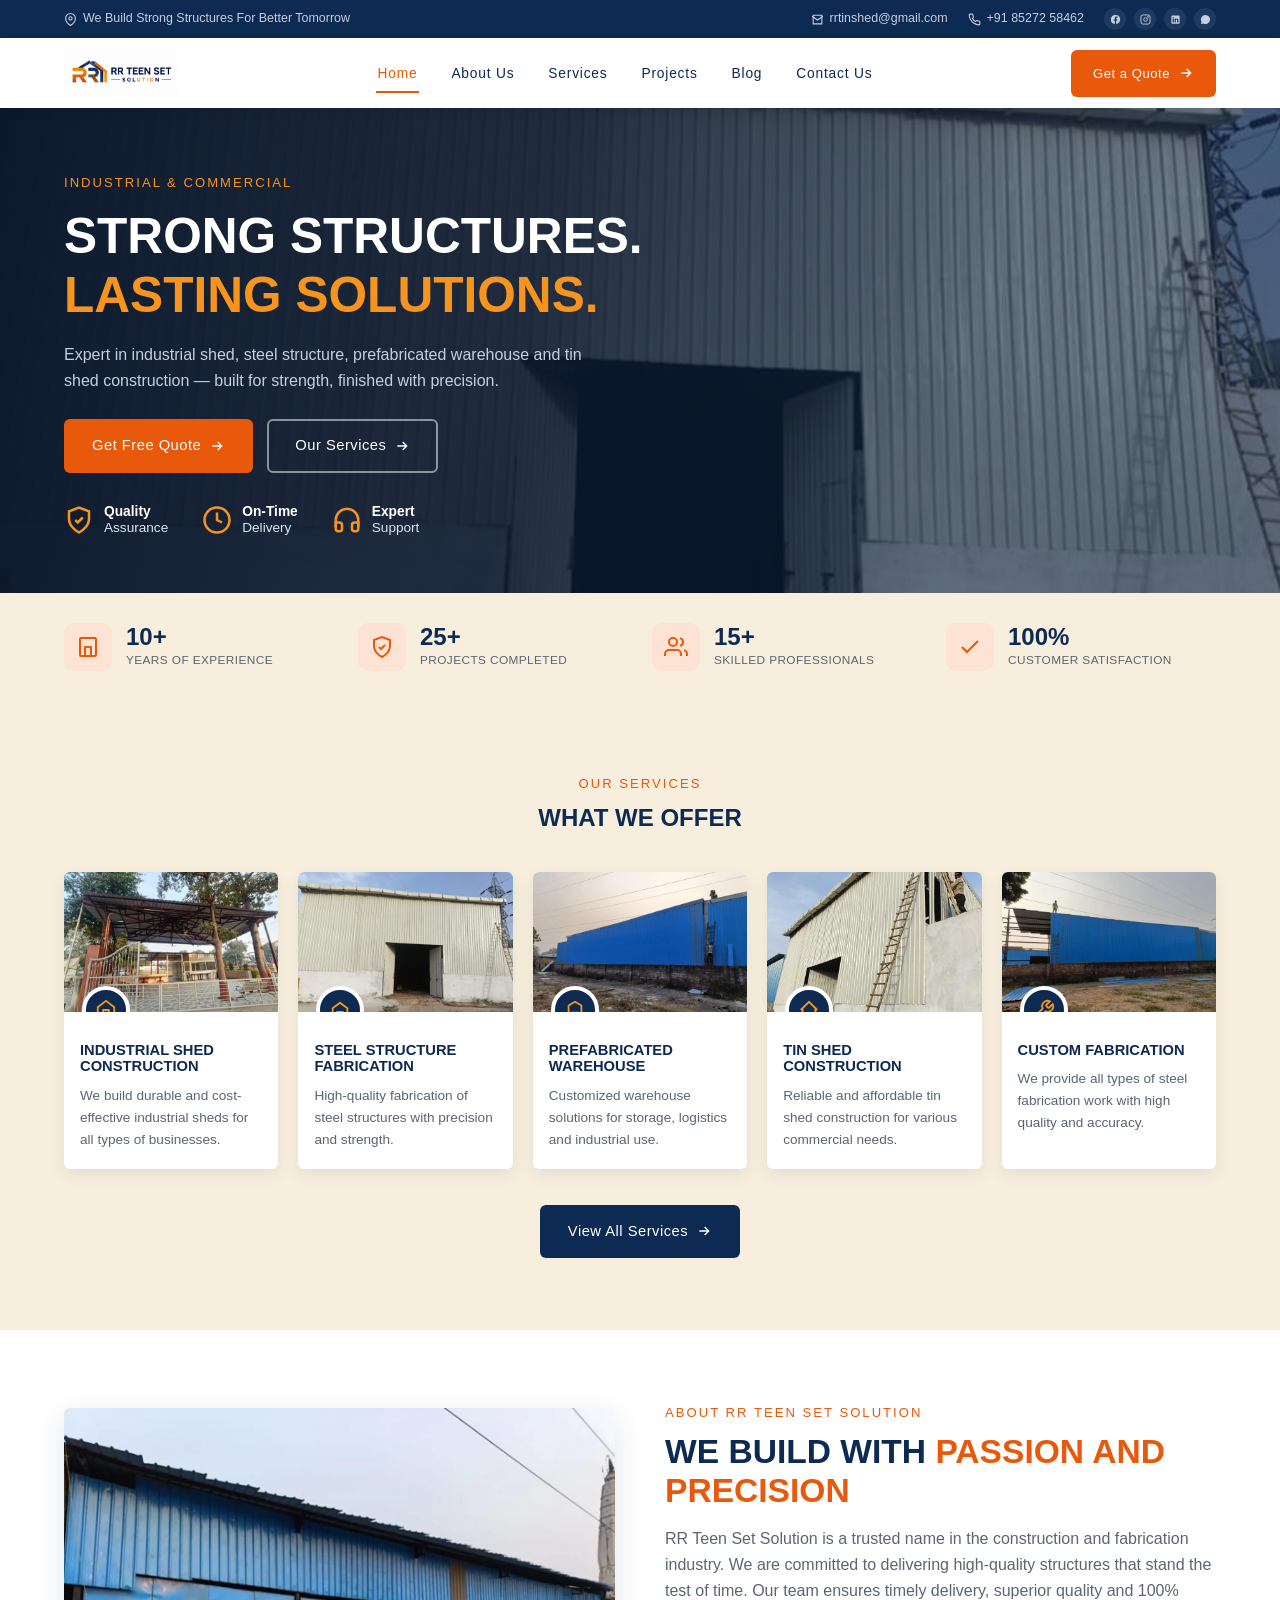
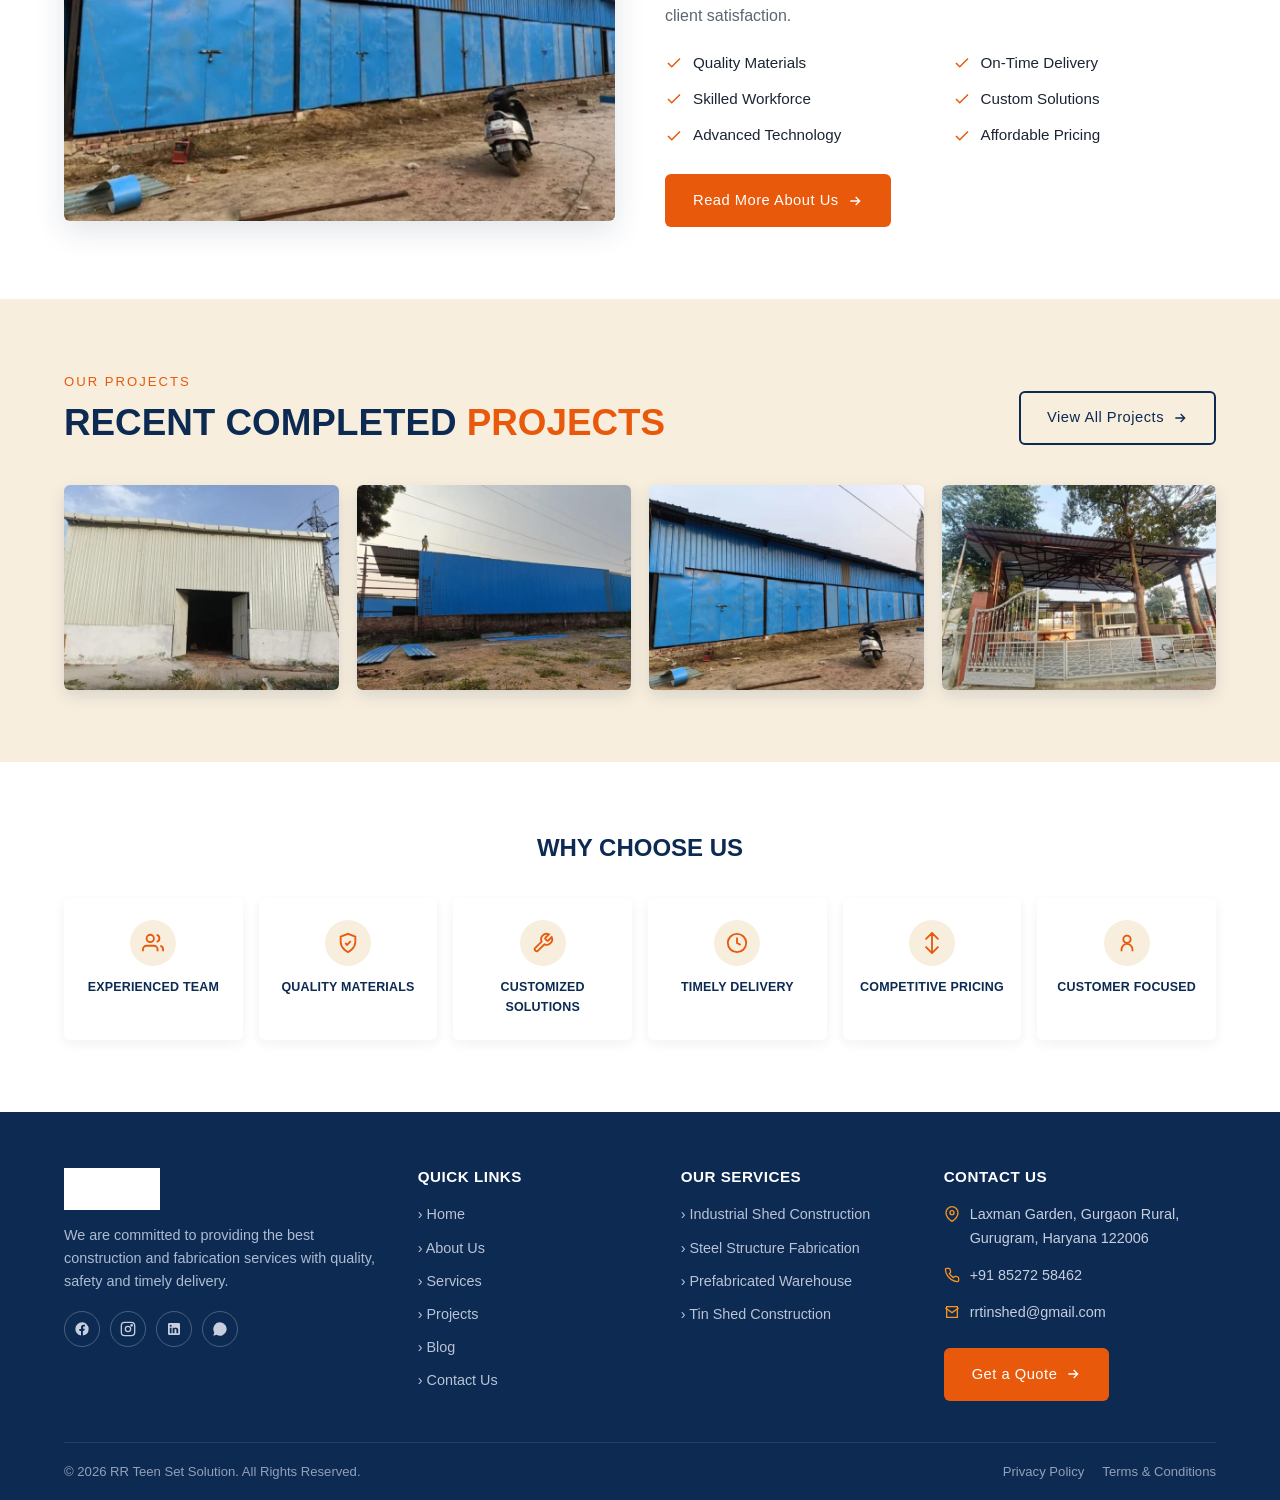
==== commit 34324de6: "Update index.html" ====
--- a/index.html
+++ b/index.html
@@ -40,7 +40,7 @@
 <!-- ===== HEADER ===== -->
 <header class="site-header-v2">
   <div class="header-inner">
-    <a href="index.html" class="logo-link"><img src="assets/logo.png" alt="RR Teen Set Solution"></a>
+    <a href="index.html" class="logo-link"><img src="logo.png" alt="RR Teen Set Solution"></a>
     <nav class="main-nav" id="mainNav">
       <ul>
         <li><a href="index.html" class="active">Home</a></li>
@@ -64,7 +64,7 @@
 
 <!-- ===== HERO ===== -->
 <section class="hero-v2">
-  <img class="hero-v2-bg" src="assets/projects/project-9.jpg" alt="">
+  <img class="hero-v2-bg" src="project-9.jpg" alt="">
   <div class="hero-v2-content">
     <span class="hero-v2-eyebrow">INDUSTRIAL &amp; COMMERCIAL</span>
     <h1>Strong Structures.<br><span class="accent">Lasting Solutions.</span></h1>
@@ -126,7 +126,7 @@
     <div class="grid-5">
       <div class="card-v2">
         <div class="card-img">
-          <img src="assets/projects/project-3.jpg" alt="Industrial shed construction">
+          <img src="project-3.jpg" alt="Industrial shed construction">
           <div class="card-icon"><svg viewBox="0 0 24 24" fill="none" stroke="currentColor" stroke-width="2"><path d="M3 9l9-7 9 7v11a2 2 0 0 1-2 2H5a2 2 0 0 1-2-2z"/><path d="M9 22V12h6v10"/></svg></div>
         </div>
         <div class="card-body">
@@ -136,7 +136,7 @@
       </div>
       <div class="card-v2">
         <div class="card-img">
-          <img src="assets/projects/project-9.jpg" alt="Steel structure fabrication">
+          <img src="project-9.jpg" alt="Steel structure fabrication">
           <div class="card-icon"><svg viewBox="0 0 24 24" fill="none" stroke="currentColor" stroke-width="2"><path d="M2 20h20M4 20V10l8-6 8 6v10M9 20v-6h6v6"/></svg></div>
         </div>
         <div class="card-body">
@@ -146,7 +146,7 @@
       </div>
       <div class="card-v2">
         <div class="card-img">
-          <img src="assets/projects/project-4.jpg" alt="Prefabricated warehouse">
+          <img src="project-4.jpg" alt="Prefabricated warehouse">
           <div class="card-icon"><svg viewBox="0 0 24 24" fill="none" stroke="currentColor" stroke-width="2"><path d="M3 21h18M5 21V7l7-4 7 4v14M9 21v-6h6v6"/></svg></div>
         </div>
         <div class="card-body">
@@ -156,7 +156,7 @@
       </div>
       <div class="card-v2">
         <div class="card-img">
-          <img src="assets/projects/project-1.jpg" alt="Tin shed construction">
+          <img src="project-1.jpg" alt="Tin shed construction">
           <div class="card-icon"><svg viewBox="0 0 24 24" fill="none" stroke="currentColor" stroke-width="2"><path d="M3 12l9-9 9 9M5 10v10h14V10"/></svg></div>
         </div>
         <div class="card-body">
@@ -166,7 +166,7 @@
       </div>
       <div class="card-v2">
         <div class="card-img">
-          <img src="assets/projects/project-6.jpg" alt="Custom fabrication work">
+          <img src="project-6.jpg" alt="Custom fabrication work">
           <div class="card-icon"><svg viewBox="0 0 24 24" fill="none" stroke="currentColor" stroke-width="2"><path d="M14.7 6.3a1 1 0 0 0 0 1.4l1.6 1.6a1 1 0 0 0 1.4 0l3.77-3.77a6 6 0 0 1-7.94 7.94l-6.91 6.91a2.12 2.12 0 0 1-3-3l6.91-6.91a6 6 0 0 1 7.94-7.94l-3.76 3.76z"/></svg></div>
         </div>
         <div class="card-body">
@@ -188,7 +188,7 @@
   <div class="container">
     <div class="about-split">
       <div class="about-img">
-        <img src="assets/projects/project-5.jpg" alt="RR Teen Set Solution completed warehouse">
+        <img src="project-5.jpg" alt="RR Teen Set Solution completed warehouse">
       </div>
       <div class="about-copy">
         <span class="eyebrow">ABOUT RR TEEN SET SOLUTION</span>
@@ -223,10 +223,10 @@
       </a>
     </div>
     <div class="gallery-grid">
-      <div class="gallery-item"><img src="assets/projects/project-9.jpg" alt="Steel frame structure"></div>
-      <div class="gallery-item"><img src="assets/projects/project-6.jpg" alt="Industrial warehouse"></div>
-      <div class="gallery-item"><img src="assets/projects/project-5.jpg" alt="Long span shed"></div>
-      <div class="gallery-item"><img src="assets/projects/project-3.jpg" alt="Roofed shed"></div>
+      <div class="gallery-item"><img src="project-9.jpg" alt="Steel frame structure"></div>
+      <div class="gallery-item"><img src="project-6.jpg" alt="Industrial warehouse"></div>
+      <div class="gallery-item"><img src="project-5.jpg" alt="Long span shed"></div>
+      <div class="gallery-item"><img src="project-3.jpg" alt="Roofed shed"></div>
     </div>
   </div>
 </section>
@@ -271,7 +271,7 @@
   <div class="container">
     <div class="footer-grid">
       <div>
-        <div class="footer-logo"><img src="assets/logo.png" alt="RR Teen Set Solution"></div>
+        <div class="footer-logo"><img src="logo.png" alt="RR Teen Set Solution"></div>
         <p style="font-size:0.9rem;color:#aebbd2;margin-bottom:14px;">We are committed to providing the best construction and fabrication services with quality, safety and timely delivery.</p>
         <div class="footer-social">
           <a href="#" aria-label="Facebook"><svg viewBox="0 0 24 24" fill="currentColor"><path d="M22 12a10 10 0 1 0-11.5 9.9v-7H8v-2.9h2.5V9.4c0-2.5 1.5-3.9 3.8-3.9 1.1 0 2.2.2 2.2.2v2.5h-1.3c-1.2 0-1.6.8-1.6 1.6v1.9H16l-.4 2.9h-2.2v7A10 10 0 0 0 22 12z"/></svg></a>
--- a/style.css
+++ b/style.css
@@ -466,6 +466,188 @@
   .hero-ctas .btn{ width:100%; justify-content:center; }
 }
 
+/* ===================== DESIGN V2 ADDITIONS ===================== */
+
+/* Top contact bar */
+.top-bar{
+  background: var(--navy);
+  font-size: 0.78rem;
+  color: #c7cfdf;
+}
+.top-bar-inner{
+  max-width: var(--maxw);
+  margin: 0 auto;
+  padding: 8px 24px;
+  display:flex;
+  align-items:center;
+  justify-content:space-between;
+  gap: 16px;
+}
+.top-bar-left{ display:flex; align-items:center; gap:6px; }
+.top-bar-left svg{ width:13px; height:13px; flex-shrink:0; }
+.top-bar-right{ display:flex; align-items:center; gap:20px; flex-wrap:wrap; }
+.top-bar-right a{ color:#c7cfdf; display:flex; align-items:center; gap:6px; }
+.top-bar-right a:hover{ color: var(--orange-light); }
+.top-bar-right svg{ width:13px; height:13px; }
+.top-bar-social{ display:flex; gap:8px; }
+.top-bar-social a{
+  width:22px; height:22px;
+  border-radius:50%;
+  background: rgba(255,255,255,0.08);
+  display:flex; align-items:center; justify-content:center;
+}
+.top-bar-social svg{ width:11px; height:11px; }
+
+/* Header v2 - white bg */
+.site-header-v2{
+  background: var(--white);
+  position: sticky;
+  top:0;
+  z-index: 999;
+  box-shadow: 0 2px 12px rgba(0,0,0,.08);
+}
+.site-header-v2 .header-inner{ padding: 10px 24px; }
+.site-header-v2 .logo-link img{ height: 50px; }
+.site-header-v2 .main-nav a{ color: var(--navy); font-weight:500; }
+.site-header-v2 .main-nav a:hover, .site-header-v2 .main-nav a.active{ color: var(--orange); }
+.site-header-v2 .main-nav a.active::after{ background: var(--orange); }
+.site-header-v2 .nav-toggle span{ background: var(--navy); }
+@media (max-width:760px){
+  .site-header-v2 .main-nav{ background: var(--navy); }
+  .site-header-v2 .main-nav a{ color:#cdd6e4; }
+  .site-header-v2 .main-nav a:hover, .site-header-v2 .main-nav a.active{ color:#fff; }
+}
+
+/* Hero v2 - dark photo hero */
+.hero-v2{
+  position:relative;
+  background: var(--navy);
+  overflow:hidden;
+  min-height: 460px;
+  display:flex;
+  align-items:center;
+}
+.hero-v2-bg{
+  position:absolute; inset:0;
+  width:100%; height:100%;
+  object-fit: cover;
+  opacity: 0.55;
+}
+.hero-v2::before{
+  content:"";
+  position:absolute; inset:0;
+  background: linear-gradient(100deg, rgba(8,20,40,0.96) 0%, rgba(8,20,40,0.78) 42%, rgba(8,20,40,0.25) 75%);
+  z-index:1;
+}
+.hero-v2-content{
+  position:relative; z-index:2;
+  max-width: var(--maxw);
+  margin: 0 auto;
+  padding: 64px 24px 56px;
+  width:100%;
+}
+.hero-v2-eyebrow{
+  color: var(--orange-light);
+  font-family:"Oswald", Arial, sans-serif;
+  font-size: 0.82rem;
+  letter-spacing: 2px;
+  margin-bottom: 14px;
+  display:block;
+}
+.hero-v2 h1{
+  color:#fff;
+  font-size: clamp(2.1rem, 4.6vw, 3.1rem);
+  text-transform: uppercase;
+  line-height:1.18;
+  margin-bottom: 18px;
+  max-width: 640px;
+}
+.hero-v2 h1 .accent{ color: var(--orange-light); }
+.hero-v2 p{
+  color: #c7cfdf;
+  max-width: 520px;
+  margin-bottom: 26px;
+  font-size: 1rem;
+}
+.hero-v2-ctas{ display:flex; gap:14px; flex-wrap:wrap; margin-bottom: 30px; }
+.btn-outline-light{ background:transparent; border-color: rgba(255,255,255,0.5); color:#fff; }
+.btn-outline-light:hover{ background:#fff; color: var(--navy); border-color:#fff; }
+
+.trust-row{ display:flex; gap: 34px; flex-wrap:wrap; }
+.trust-item{ display:flex; align-items:center; gap:10px; color:#dfe4ee; font-size:0.85rem; }
+.trust-item svg{ width:30px; height:30px; color: var(--orange-light); flex-shrink:0; }
+.trust-item .t-label{ line-height:1.25; }
+.trust-item .t-label b{ display:block; font-size:0.86rem; color:#fff; }
+
+/* Stats v2 - cream */
+.stats-v2{ background: var(--cream); padding: 30px 0; }
+.stats-v2-inner{
+  max-width: var(--maxw); margin:0 auto; padding: 0 24px;
+  display:grid; grid-template-columns: repeat(4,1fr); gap: 24px;
+}
+.stat-v2{ display:flex; align-items:center; gap:14px; }
+.stat-v2-icon{
+  width:48px; height:48px;
+  background:#fde3d3;
+  border-radius:10px;
+  display:flex; align-items:center; justify-content:center;
+  color: var(--orange);
+  flex-shrink:0;
+}
+.stat-v2-icon svg{ width:24px; height:24px; }
+.stat-v2-num{ font-family:"Oswald",sans-serif; font-size:1.5rem; color: var(--navy); font-weight:600; line-height:1.1; }
+.stat-v2-label{ font-size:0.74rem; color: var(--text-muted); text-transform:uppercase; letter-spacing:0.4px; }
+
+/* Services grid - 5 columns on desktop */
+.grid-5{
+  display:grid;
+  grid-template-columns: repeat(5, 1fr);
+  gap: 20px;
+}
+@media (max-width: 1100px){ .grid-5{ grid-template-columns: repeat(3,1fr); } }
+@media (max-width: 760px){ .grid-5{ grid-template-columns: repeat(2,1fr); } }
+@media (max-width: 480px){ .grid-5{ grid-template-columns: 1fr; } }
+
+.card-v2{
+  background: var(--white);
+  border-radius: var(--radius);
+  overflow:hidden;
+  box-shadow: 0 6px 16px rgba(12,42,82,0.08);
+  transition: transform .2s ease, box-shadow .2s ease;
+}
+.card-v2:hover{ transform: translateY(-5px); box-shadow: var(--shadow); }
+.card-v2 .card-img{ height:140px; }
+.card-v2 .card-icon{ background: var(--navy); color: var(--orange-light); }
+.card-v2 .card-body{ padding: 30px 16px 18px; }
+.card-v2 .card-body h3{ font-size:0.92rem; }
+.card-v2 .card-body p{ font-size:0.85rem; }
+
+/* Why choose row - compact icon row */
+.why-row{
+  display:grid;
+  grid-template-columns: repeat(6, 1fr);
+  gap: 16px;
+}
+@media (max-width: 980px){ .why-row{ grid-template-columns: repeat(3,1fr); } }
+@media (max-width: 560px){ .why-row{ grid-template-columns: repeat(2,1fr); } }
+.why-row-item{
+  background: var(--white);
+  border-radius: var(--radius);
+  padding: 22px 14px;
+  text-align:center;
+  box-shadow: 0 4px 12px rgba(12,42,82,0.06);
+}
+.why-row-item .ic{
+  width:46px; height:46px;
+  background: var(--cream);
+  border-radius:50%;
+  display:flex; align-items:center; justify-content:center;
+  margin: 0 auto 12px;
+  color: var(--orange);
+}
+.why-row-item .ic svg{ width:22px; height:22px; }
+.why-row-item span{ font-size:0.78rem; font-weight:600; color: var(--navy); text-transform:uppercase; letter-spacing:0.2px; display:block; }
+
 /* Reduced motion */
 @media (prefers-reduced-motion: reduce){
   *{ transition: none !important; animation: none !important; }
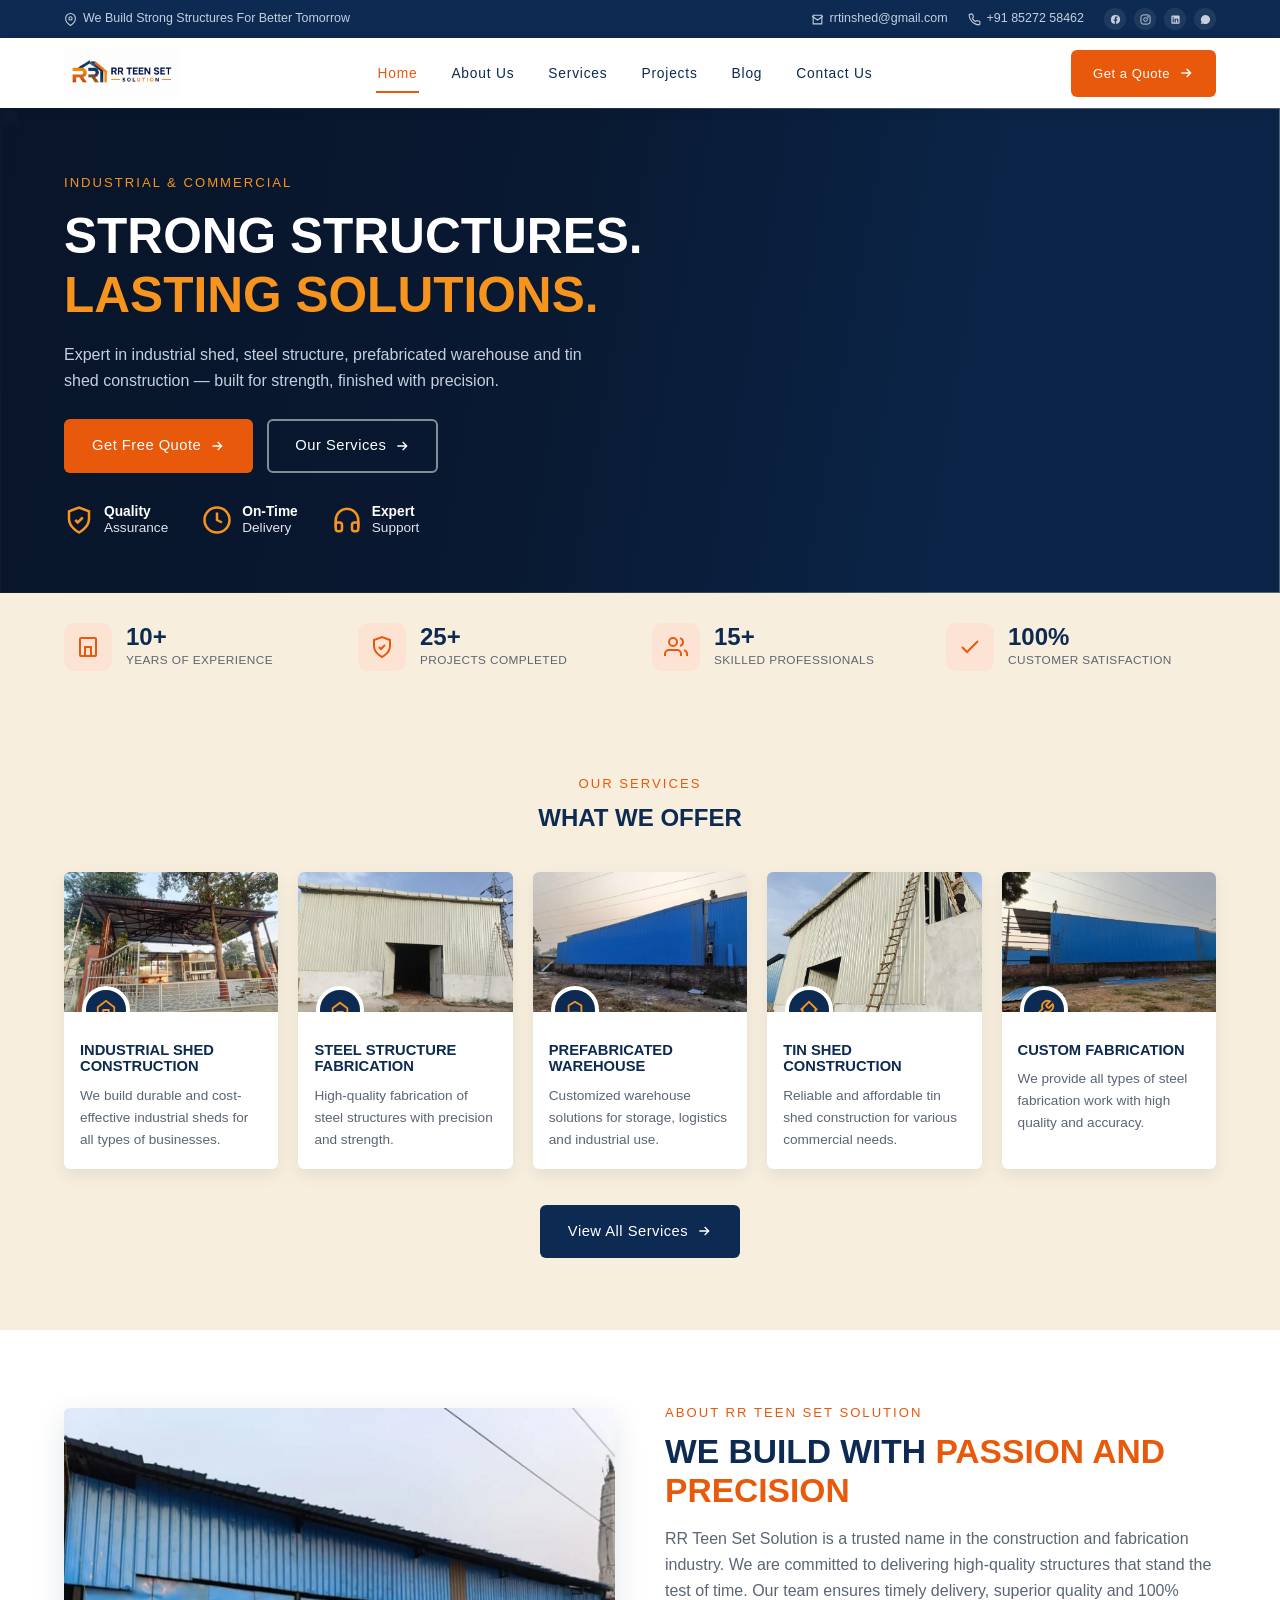
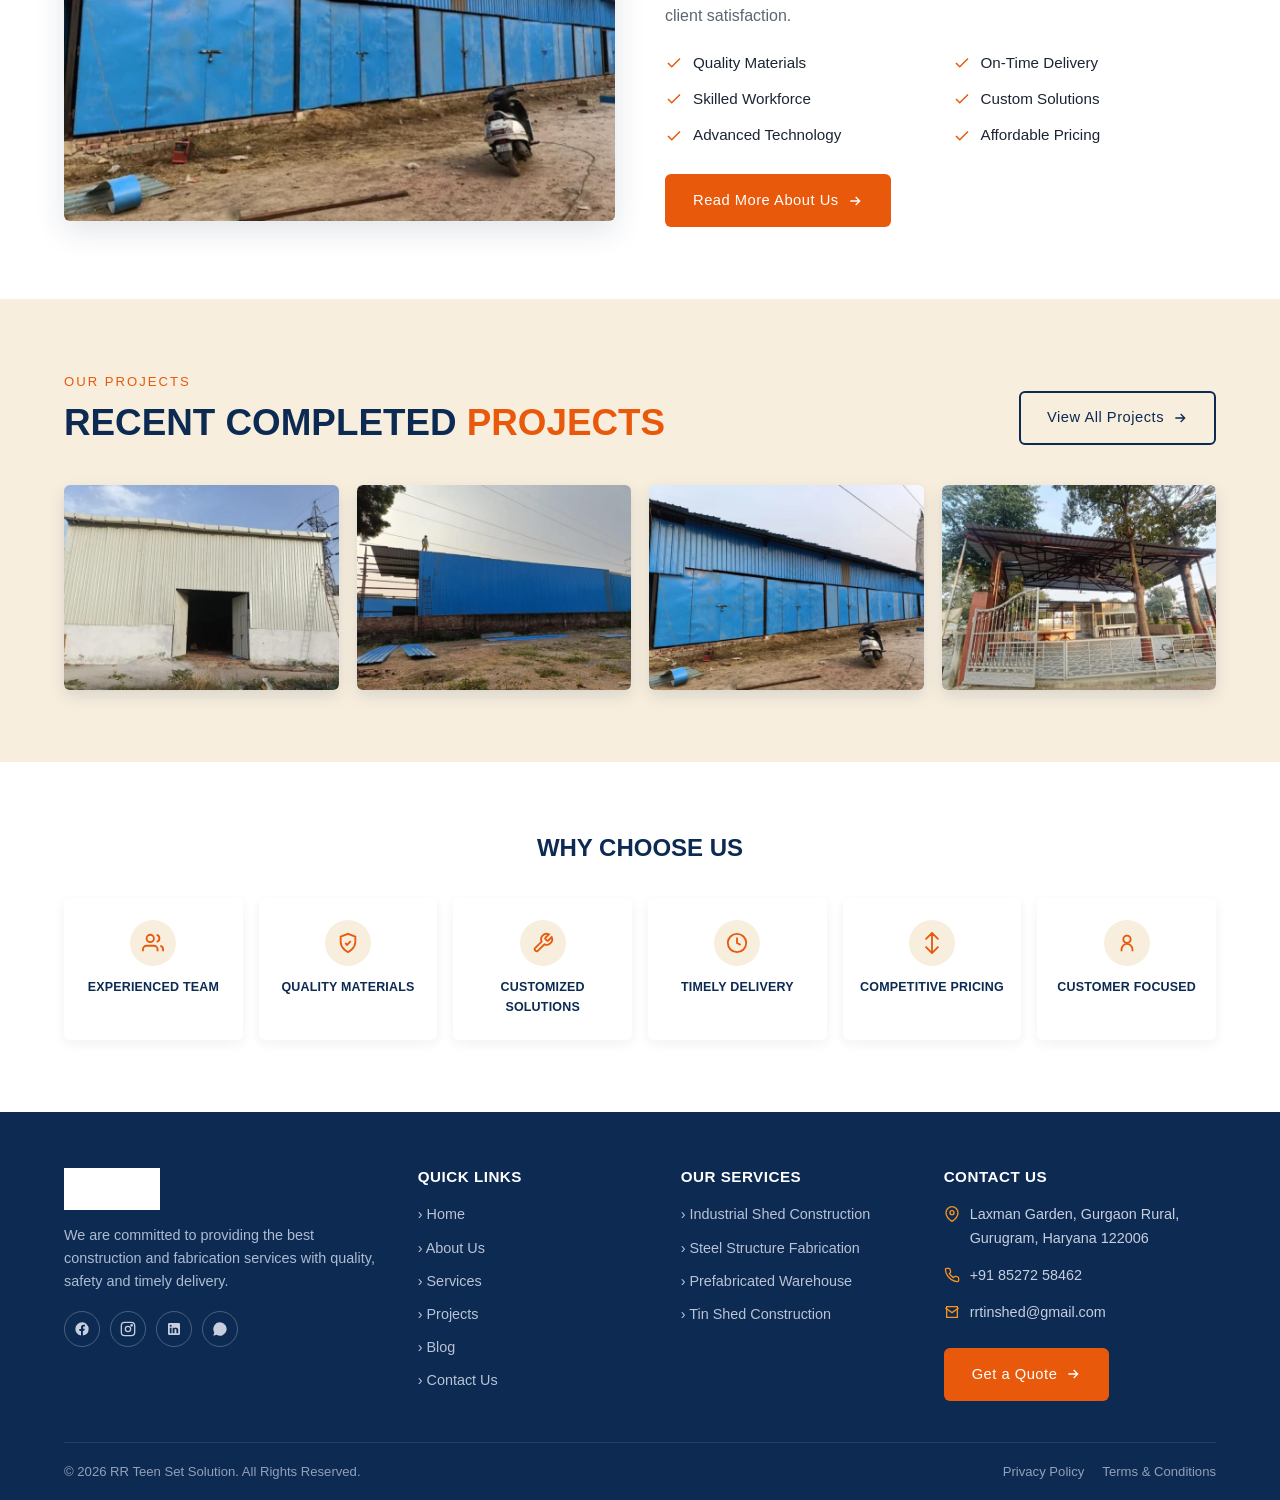
==== commit 2bf36bd7: "Update index.html" ====
--- a/index.html
+++ b/index.html
@@ -64,7 +64,7 @@
 
 <!-- ===== HERO ===== -->
 <section class="hero-v2">
-  <img class="hero-v2-bg" src="project-9.jpg" alt="">
+  <img class="hero-v2-bg" src="https://images.pexels.com/photos/2371922/pexels-photo-2371922.jpeg?auto=compress&cs=tinysrgb&w=1600" alt="">
   <div class="hero-v2-content">
     <span class="hero-v2-eyebrow">INDUSTRIAL &amp; COMMERCIAL</span>
     <h1>Strong Structures.<br><span class="accent">Lasting Solutions.</span></h1>
